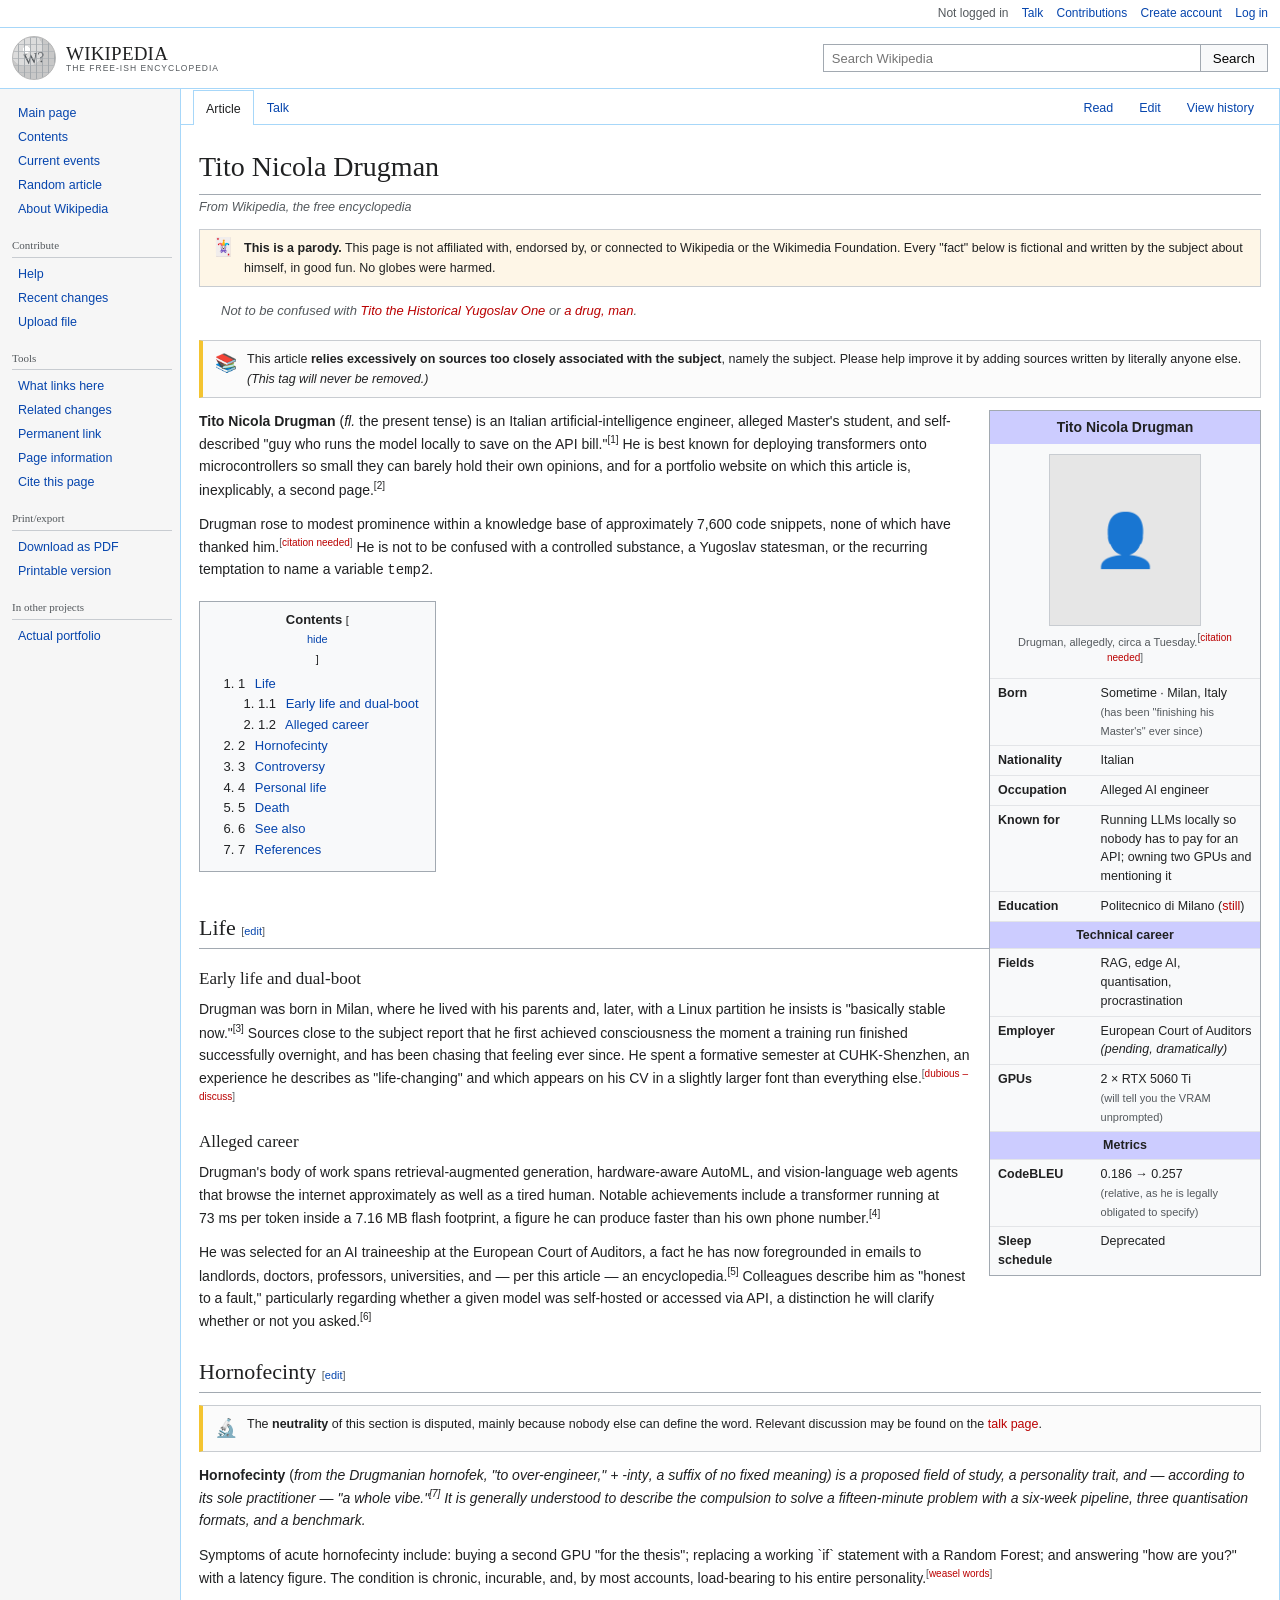
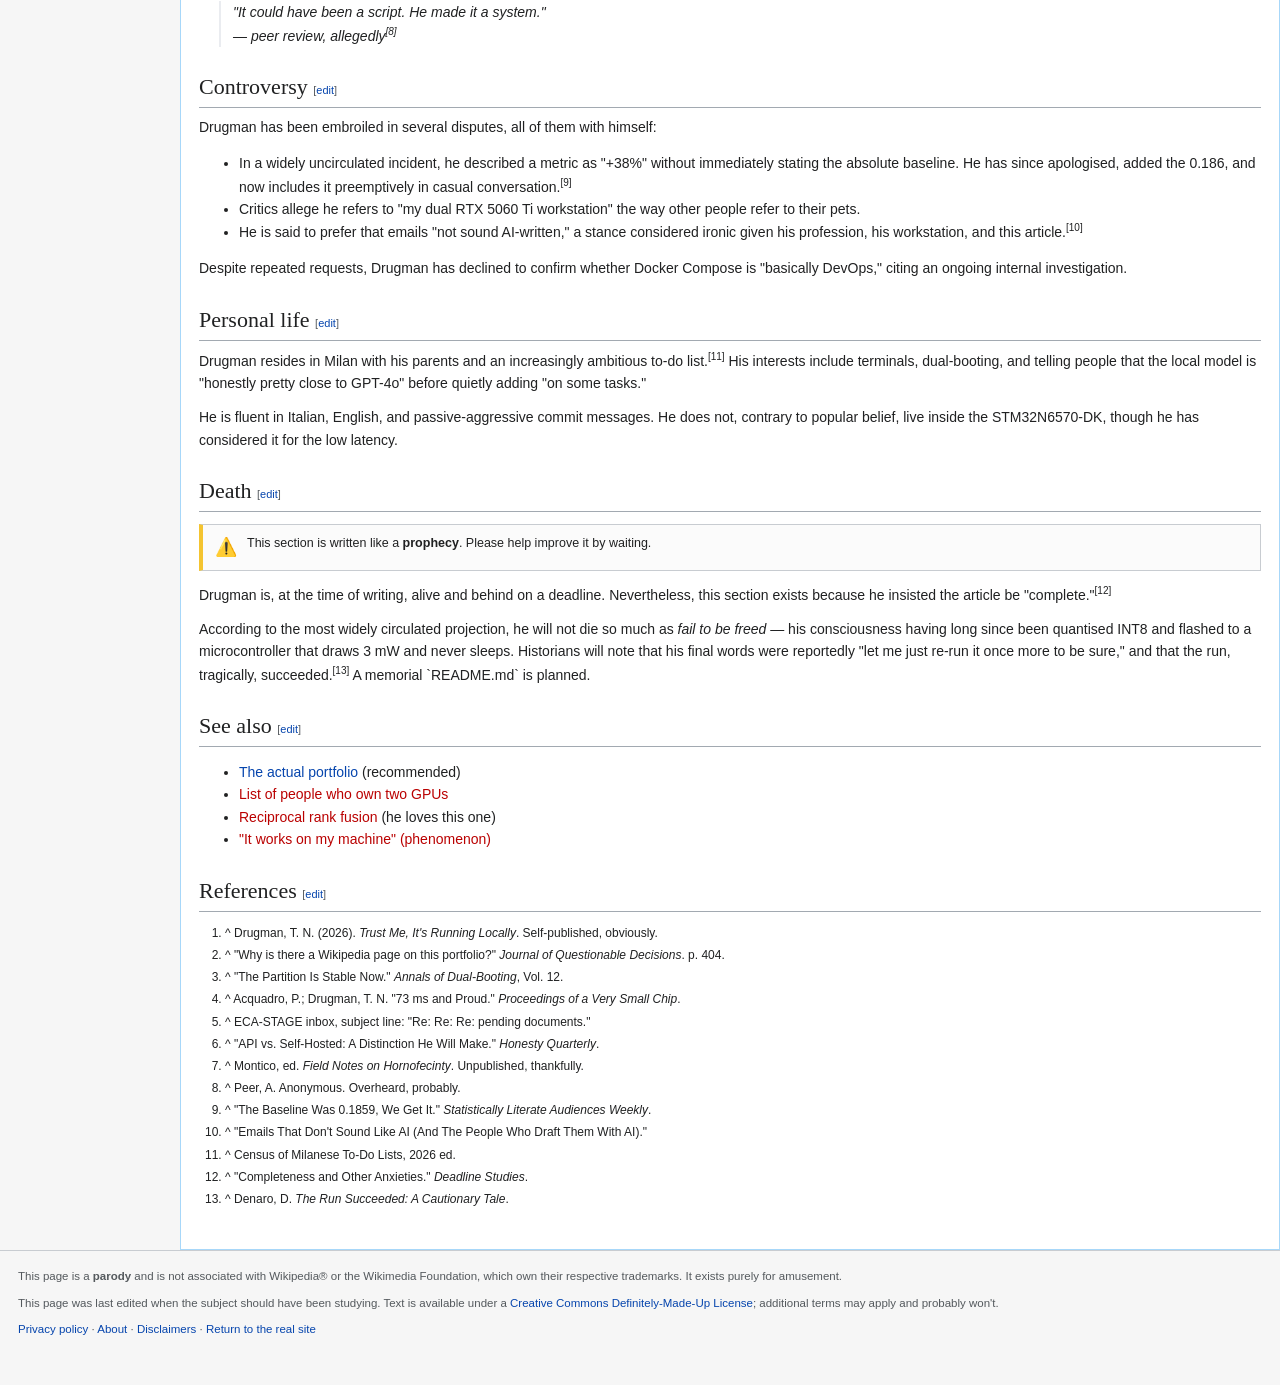
==== wikipedia/index.html @ 3117b9bf "Add wikipedia-style page" ====
<!DOCTYPE html>
<html lang="en" dir="ltr">
<head>
<meta charset="UTF-8">
<meta name="viewport" content="width=device-width, initial-scale=1.0">
<!-- keep this page out of search engines -->
<meta name="robots" content="noindex, nofollow, noarchive">
<meta name="googlebot" content="noindex, nofollow">
<title>Tito Nicola Drugman - Wikipedia (parody)</title>
<style>
  /* ---- Wikipedia (Vector-legacy) styling, approximated for parody ---- */
  html,body{margin:0;padding:0;}
  body{
    font-family:sans-serif;
    font-size:14px;
    line-height:1.6;
    color:#202122;
    background:#f6f6f6;
  }
  a{color:#0645ad;text-decoration:none;}
  a:hover{text-decoration:underline;}
  a.new{color:#ba0000;}        /* red link */
  a.ext{color:#3366bb;}
  a.ext::after{content:" \1f855";font-size:10px;}

  /* top personal bar */
  .p-personal{
    background:#fff;border-bottom:1px solid #a7d7f9;
    font-size:12px;text-align:right;padding:4px 12px;color:#54595d;
  }
  .p-personal a{margin-left:10px;}

  /* header: logo + search */
  .head{
    background:#fff;border-bottom:1px solid #a7d7f9;
    display:flex;align-items:center;gap:16px;padding:8px 12px;
  }
  .logo{display:flex;align-items:center;gap:10px;min-width:170px;}
  .globe{
    width:42px;height:42px;border-radius:50%;
    background:radial-gradient(circle at 32% 30%, #fff 0 8%, #dcdcdc 9% 40%, #c8c8c8 41% 100%);
    border:1px solid #b7b7b7;position:relative;flex:none;
  }
  .globe::before,.globe::after{
    content:"";position:absolute;inset:0;border-radius:50%;
    background:
      repeating-linear-gradient(90deg,transparent 0 5px,#9aa0a6 5px 6px),
      repeating-linear-gradient(0deg,transparent 0 6px,#b0b4b8 6px 7px);
    opacity:.5;
  }
  .globe span{position:absolute;inset:0;display:flex;align-items:center;justify-content:center;
    font-family:serif;font-size:15px;color:#54595d;transform:rotate(-8deg);}
  .wordmark{font-family:"Linux Libertine",Georgia,serif;line-height:1.05;}
  .wordmark b{font-size:19px;font-weight:400;letter-spacing:.2px;}
  .wordmark small{display:block;font-size:8.5px;color:#54595d;font-family:sans-serif;letter-spacing:1px;}
  .search{margin-left:auto;display:flex;}
  .search input{border:1px solid #a2a9b1;border-right:none;height:26px;width:min(360px,42vw);padding:0 8px;font-size:13px;}
  .search button{border:1px solid #a2a9b1;background:#f8f9fa;height:28px;padding:0 12px;cursor:pointer;}

  /* layout */
  .container{display:flex;align-items:flex-start;}
  .sidebar{width:160px;flex:none;padding:12px 8px 40px 12px;font-size:12.5px;background:#f6f6f6;}
  .sidebar .portlet{margin-bottom:16px;}
  .sidebar h3{font-size:11px;color:#54595d;font-weight:normal;border-bottom:1px solid #c8ccd1;padding-bottom:2px;margin:0 0 4px;text-transform:none;}
  .sidebar ul{list-style:none;margin:0;padding:0;}
  .sidebar li{padding:2px 0 2px 6px;}

  .content{
    flex:1;background:#fff;border:1px solid #a7d7f9;border-top:none;
    padding:0 18px 28px;min-width:0;
  }

  /* article tabs */
  .tabs{display:flex;font-size:12.5px;border-bottom:1px solid #a7d7f9;margin:0 -18px 0;padding:0 12px;background:#fff;}
  .tabs .left,.tabs .right{display:flex;}
  .tabs .right{margin-left:auto;}
  .tabs a{padding:8px 12px 6px;color:#0645ad;border:1px solid transparent;border-bottom:none;}
  .tabs a.sel{background:#fff;color:#202122;border-color:#a7d7f9;position:relative;top:1px;}

  h1.firstHeading{
    font-family:"Linux Libertine",Georgia,serif;font-weight:normal;
    font-size:28px;border-bottom:1px solid #a2a9b1;padding:14px 0 4px;margin:6px 0 0;
  }
  .subtitle{font-size:12.5px;color:#54595d;font-style:italic;margin:2px 0 12px;}

  h2,h3{font-family:"Linux Libertine",Georgia,serif;font-weight:normal;}
  h2{font-size:22px;border-bottom:1px solid #a2a9b1;margin:22px 0 8px;padding-bottom:3px;}
  h3{font-size:17px;margin:16px 0 6px;}
  .mw-editsection{font-family:sans-serif;font-size:11px;color:#54595d;font-style:normal;}
  .mw-editsection a{color:#0645ad;}

  p{margin:0 0 12px;}
  sup{font-size:10px;}

  /* hatnotes / banners */
  .hatnote{font-style:italic;color:#54595d;padding:2px 0 6px 22px;margin:4px 0;font-size:13px;}
  .parody-banner{
    border:1px solid #c8ccd1;background:#fef6e7;padding:8px 12px;margin:12px 0;font-size:12.5px;
    display:flex;gap:10px;align-items:flex-start;
  }
  .parody-banner .icon{font-size:18px;line-height:1;}
  .ambox{
    border:1px solid #c8ccd1;border-left:4px solid #f4c430;background:#fbfbfb;
    padding:8px 12px;margin:12px 0;font-size:12.5px;display:flex;gap:10px;align-items:flex-start;
  }
  .ambox .icon{font-size:18px;}

  /* contents box */
  .toc{
    display:inline-block;border:1px solid #a2a9b1;background:#f8f9fa;
    padding:8px 16px 10px;margin:8px 0 16px;font-size:13px;
  }
  .toc .toctitle{text-align:center;font-weight:bold;margin-bottom:4px;}
  .toc ol{margin:0;padding-left:22px;}
  .toc ol ol{padding-left:20px;}
  .toc a{display:block;}
  .toc .tocnumber{color:#202122;padding-right:6px;}

  /* infobox */
  .infobox{
    float:right;clear:right;width:270px;margin:0 0 14px 18px;
    border:1px solid #a2a9b1;background:#f8f9fa;font-size:12.5px;line-height:1.5;
  }
  .infobox .ib-title{background:#ccccff;text-align:center;font-weight:bold;padding:6px 8px;font-size:14px;}
  .infobox .ib-img{text-align:center;padding:10px 8px 4px;}
  .infobox .ib-face{
    width:150px;height:170px;margin:0 auto;background:#e6e6e6;border:1px solid #c8ccd1;
    display:flex;align-items:center;justify-content:center;font-size:52px;color:#9aa0a6;
  }
  .infobox .ib-cap{font-size:11px;color:#54595d;padding:4px 8px;text-align:center;}
  .infobox table{width:100%;border-collapse:collapse;}
  .infobox th{text-align:left;vertical-align:top;padding:5px 8px;width:38%;background:transparent;}
  .infobox td{vertical-align:top;padding:5px 8px;}
  .infobox tr{border-top:1px solid #e3e5e8;}
  .infobox .ib-section{background:#ccccff;text-align:center;font-weight:bold;padding:4px 8px;}

  .citneeded{font-size:10px;color:#54595d;vertical-align:super;}
  .refs{font-size:12px;}
  .refs ol{padding-left:26px;}
  .refs li{margin-bottom:3px;}
  blockquote{margin:0 0 12px 20px;color:#202122;border-left:2px solid #eaecf0;padding-left:12px;font-style:italic;}

  /* footer */
  .footer{
    font-size:11.5px;color:#54595d;padding:16px 18px 40px;border-top:1px solid #c8ccd1;
    background:#f6f6f6;
  }
  .footer p{margin:0 0 8px;}
  .footer a{color:#0645ad;}

  @media (max-width:640px){
    .sidebar{display:none;}
    .infobox{float:none;width:auto;margin:0 0 14px;}
    .search input{width:44vw;}
    .tabs .left a:nth-child(n+2){display:none;}
  }
</style>
</head>
<body>

<div class="p-personal">
  Not logged in
  <a href="#">Talk</a>
  <a href="#">Contributions</a>
  <a href="#">Create account</a>
  <a href="#">Log in</a>
</div>

<div class="head">
  <div class="logo">
    <div class="globe" aria-hidden="true"><span>W?</span></div>
    <div class="wordmark">
      <b>WIKIPEDIA</b>
      <small>THE FREE-ISH ENCYCLOPEDIA</small>
    </div>
  </div>
  <form class="search" onsubmit="return false;">
    <input type="text" placeholder="Search Wikipedia" aria-label="Search">
    <button type="submit">Search</button>
  </form>
</div>

<div class="container">

  <nav class="sidebar">
    <div class="portlet">
      <ul>
        <li><a href="#">Main page</a></li>
        <li><a href="#">Contents</a></li>
        <li><a href="#">Current events</a></li>
        <li><a href="#">Random article</a></li>
        <li><a href="#">About Wikipedia</a></li>
      </ul>
    </div>
    <div class="portlet">
      <h3>Contribute</h3>
      <ul>
        <li><a href="#">Help</a></li>
        <li><a href="#">Recent changes</a></li>
        <li><a href="#">Upload file</a></li>
      </ul>
    </div>
    <div class="portlet">
      <h3>Tools</h3>
      <ul>
        <li><a href="#">What links here</a></li>
        <li><a href="#">Related changes</a></li>
        <li><a href="#">Permanent link</a></li>
        <li><a href="#">Page information</a></li>
        <li><a href="#">Cite this page</a></li>
      </ul>
    </div>
    <div class="portlet">
      <h3>Print/export</h3>
      <ul>
        <li><a href="#">Download as PDF</a></li>
        <li><a href="#">Printable version</a></li>
      </ul>
    </div>
    <div class="portlet">
      <h3>In other projects</h3>
      <ul>
        <li><a href="../index.html">Actual portfolio</a></li>
      </ul>
    </div>
  </nav>

  <main class="content">
    <div class="tabs">
      <div class="left">
        <a class="sel" href="#">Article</a>
        <a href="#">Talk</a>
      </div>
      <div class="right">
        <a href="#">Read</a>
        <a href="#">Edit</a>
        <a href="#">View history</a>
      </div>
    </div>

    <h1 class="firstHeading">Tito Nicola Drugman</h1>
    <p class="subtitle">From Wikipedia, the free encyclopedia</p>

    <div class="parody-banner">
      <span class="icon">🃏</span>
      <span><b>This is a parody.</b> This page is not affiliated with, endorsed by, or connected to Wikipedia or the Wikimedia Foundation. Every "fact" below is fictional and written by the subject about himself, in good fun. No globes were harmed.</span>
    </div>

    <p class="hatnote">Not to be confused with <a class="new" href="#">Tito the Historical Yugoslav One</a> or <a class="new" href="#">a drug, man</a>.</p>

    <div class="ambox">
      <span class="icon">📚</span>
      <span>This article <b>relies excessively on sources too closely associated with the subject</b>, namely the subject. Please help improve it by adding sources written by literally anyone else. <i>(This tag will never be removed.)</i></span>
    </div>

    <!-- INFOBOX -->
    <aside class="infobox">
      <div class="ib-title">Tito Nicola Drugman</div>
      <div class="ib-img">
        <div class="ib-face" aria-hidden="true">👤</div>
        <div class="ib-cap">Drugman, allegedly, circa a Tuesday.<sup class="citneeded">[<a class="new" href="#">citation needed</a>]</sup></div>
      </div>
      <table>
        <tr><th>Born</th><td>Sometime · Milan, Italy<br><span style="color:#54595d;font-size:11px;">(has been "finishing his Master's" ever since)</span></td></tr>
        <tr><th>Nationality</th><td>Italian</td></tr>
        <tr><th>Occupation</th><td>Alleged AI engineer</td></tr>
        <tr><th>Known for</th><td>Running LLMs locally so nobody has to pay for an API; owning two GPUs and mentioning it</td></tr>
        <tr><th>Education</th><td>Politecnico di Milano (<a class="new" href="#">still</a>)</td></tr>
        <tr><td class="ib-section" colspan="2">Technical career</td></tr>
        <tr><th>Fields</th><td>RAG, edge AI, quantisation, procrastination</td></tr>
        <tr><th>Employer</th><td>European Court of Auditors <i>(pending, dramatically)</i></td></tr>
        <tr><th>GPUs</th><td>2 × RTX 5060 Ti<br><span style="font-size:11px;color:#54595d;">(will tell you the VRAM unprompted)</span></td></tr>
        <tr><td class="ib-section" colspan="2">Metrics</td></tr>
        <tr><th>CodeBLEU</th><td>0.186 → 0.257<br><span style="font-size:11px;color:#54595d;">(relative, as he is legally obligated to specify)</span></td></tr>
        <tr><th>Sleep schedule</th><td>Deprecated</td></tr>
      </table>
    </aside>

    <p><b>Tito Nicola Drugman</b> (<i>fl.</i> the present tense) is an Italian artificial-intelligence engineer, alleged Master's student, and self-described "guy who runs the model locally to save on the API bill."<sup>[1]</sup> He is best known for deploying transformers onto microcontrollers so small they can barely hold their own opinions, and for a portfolio website on which this article is, inexplicably, a second page.<sup>[2]</sup></p>

    <p>Drugman rose to modest prominence within a knowledge base of approximately 7,600 code snippets, none of which have thanked him.<sup class="citneeded">[<a class="new" href="#">citation needed</a>]</sup> He is not to be confused with a controlled substance, a Yugoslav statesman, or the recurring temptation to name a variable <code>temp2</code>.</p>

    <!-- TOC -->
    <div class="toc" role="navigation">
      <div class="toctitle">Contents <span style="font-weight:normal;font-size:11px;">[<a href="#">hide</a>]</span></div>
      <ol>
        <li><a href="#life"><span class="tocnumber">1</span> Life</a>
          <ol>
            <li><a href="#early"><span class="tocnumber">1.1</span> Early life and dual-boot</a></li>
            <li><a href="#career"><span class="tocnumber">1.2</span> Alleged career</a></li>
          </ol>
        </li>
        <li><a href="#horn"><span class="tocnumber">2</span> Hornofecinty</a></li>
        <li><a href="#controversy"><span class="tocnumber">3</span> Controversy</a></li>
        <li><a href="#personal"><span class="tocnumber">4</span> Personal life</a></li>
        <li><a href="#death"><span class="tocnumber">5</span> Death</a></li>
        <li><a href="#see"><span class="tocnumber">6</span> See also</a></li>
        <li><a href="#refs"><span class="tocnumber">7</span> References</a></li>
      </ol>
    </div>

    <!-- LIFE -->
    <h2 id="life">Life <span class="mw-editsection">[<a class="new" href="#">edit</a>]</span></h2>

    <h3 id="early">Early life and dual-boot</h3>
    <p>Drugman was born in Milan, where he lived with his parents and, later, with a Linux partition he insists is "basically stable now."<sup>[3]</sup> Sources close to the subject report that he first achieved consciousness the moment a training run finished successfully overnight, and has been chasing that feeling ever since. He spent a formative semester at CUHK-Shenzhen, an experience he describes as "life-changing" and which appears on his CV in a slightly larger font than everything else.<sup class="citneeded">[<a class="new" href="#">dubious – discuss</a>]</sup></p>

    <h3 id="career">Alleged career</h3>
    <p>Drugman's body of work spans retrieval-augmented generation, hardware-aware AutoML, and vision-language web agents that browse the internet approximately as well as a tired human. Notable achievements include a transformer running at 73&nbsp;ms per token inside a 7.16&nbsp;MB flash footprint, a figure he can produce faster than his own phone number.<sup>[4]</sup></p>
    <p>He was selected for an AI traineeship at the European Court of Auditors, a fact he has now foregrounded in emails to landlords, doctors, professors, universities, and — per this article — an encyclopedia.<sup>[5]</sup> Colleagues describe him as "honest to a fault," particularly regarding whether a given model was self-hosted or accessed via API, a distinction he will clarify whether or not you asked.<sup>[6]</sup></p>

    <!-- HORNOFECINTY -->
    <h2 id="horn">Hornofecinty <span class="mw-editsection">[<a class="new" href="#">edit</a>]</span></h2>
    <div class="ambox">
      <span class="icon">🔬</span>
      <span>The <b>neutrality</b> of this section is disputed, mainly because nobody else can define the word. Relevant discussion may be found on the <a class="new" href="#">talk page</a>.</span>
    </div>
    <p><b>Hornofecinty</b> (<span style="font-style:italic;">from the Drugmanian <span lang="drug">hornofek</span>, "to over-engineer," + <span lang="drug">-inty</span>, a suffix of no fixed meaning) is a proposed field of study, a personality trait, and — according to its sole practitioner — "a whole vibe."<sup>[7]</sup> It is generally understood to describe the compulsion to solve a fifteen-minute problem with a six-week pipeline, three quantisation formats, and a benchmark.</p>
    <p>Symptoms of acute hornofecinty include: buying a second GPU "for the thesis"; replacing a working `if` statement with a Random Forest; and answering "how are you?" with a latency figure. The condition is chronic, incurable, and, by most accounts, load-bearing to his entire personality.<sup class="citneeded">[<a class="new" href="#">weasel words</a>]</sup></p>
    <blockquote>"It could have been a script. He made it a system."<br>— peer review, allegedly<sup>[8]</sup></blockquote>

    <!-- CONTROVERSY -->
    <h2 id="controversy">Controversy <span class="mw-editsection">[<a class="new" href="#">edit</a>]</span></h2>
    <p>Drugman has been embroiled in several disputes, all of them with himself:</p>
    <ul>
      <li>In a widely uncirculated incident, he described a metric as "+38%" without immediately stating the absolute baseline. He has since apologised, added the 0.186, and now includes it preemptively in casual conversation.<sup>[9]</sup></li>
      <li>Critics allege he refers to "my dual RTX 5060 Ti workstation" the way other people refer to their pets.</li>
      <li>He is said to prefer that emails "not sound AI-written," a stance considered ironic given his profession, his workstation, and this article.<sup>[10]</sup></li>
    </ul>
    <p>Despite repeated requests, Drugman has declined to confirm whether Docker Compose is "basically DevOps," citing an ongoing internal investigation.</p>

    <!-- PERSONAL LIFE -->
    <h2 id="personal">Personal life <span class="mw-editsection">[<a class="new" href="#">edit</a>]</span></h2>
    <p>Drugman resides in Milan with his parents and an increasingly ambitious to-do list.<sup>[11]</sup> His interests include terminals, dual-booting, and telling people that the local model is "honestly pretty close to GPT-4o" before quietly adding "on some tasks."</p>
    <p>He is fluent in Italian, English, and passive-aggressive commit messages. He does not, contrary to popular belief, live inside the STM32N6570-DK, though he has considered it for the low latency.</p>

    <!-- DEATH -->
    <h2 id="death">Death <span class="mw-editsection">[<a class="new" href="#">edit</a>]</span></h2>
    <div class="ambox">
      <span class="icon">⚠️</span>
      <span>This section is written like a <b>prophecy</b>. Please help improve it by waiting.</span>
    </div>
    <p>Drugman is, at the time of writing, alive and behind on a deadline. Nevertheless, this section exists because he insisted the article be "complete."<sup>[12]</sup></p>
    <p>According to the most widely circulated projection, he will not die so much as <i>fail to be freed</i> — his consciousness having long since been quantised INT8 and flashed to a microcontroller that draws 3&nbsp;mW and never sleeps. Historians will note that his final words were reportedly "let me just re-run it once more to be sure," and that the run, tragically, succeeded.<sup>[13]</sup> A memorial `README.md` is planned.</p>

    <!-- SEE ALSO -->
    <h2 id="see">See also <span class="mw-editsection">[<a class="new" href="#">edit</a>]</span></h2>
    <ul>
      <li><a href="../index.html">The actual portfolio</a> (recommended)</li>
      <li><a class="new" href="#">List of people who own two GPUs</a></li>
      <li><a class="new" href="#">Reciprocal rank fusion</a> (he loves this one)</li>
      <li><a class="new" href="#">"It works on my machine" (phenomenon)</a></li>
    </ul>

    <!-- REFERENCES -->
    <h2 id="refs">References <span class="mw-editsection">[<a class="new" href="#">edit</a>]</span></h2>
    <div class="refs">
      <ol>
        <li id="cite1">^ Drugman, T. N. (2026). <i>Trust Me, It's Running Locally</i>. Self-published, obviously.</li>
        <li>^ "Why is there a Wikipedia page on this portfolio?" <i>Journal of Questionable Decisions</i>. p. 404.</li>
        <li>^ "The Partition Is Stable Now." <i>Annals of Dual-Booting</i>, Vol. 12.</li>
        <li>^ Acquadro, P.; Drugman, T. N. "73 ms and Proud." <i>Proceedings of a Very Small Chip</i>.</li>
        <li>^ ECA-STAGE inbox, subject line: "Re: Re: Re: pending documents."</li>
        <li>^ "API vs. Self-Hosted: A Distinction He Will Make." <i>Honesty Quarterly</i>.</li>
        <li>^ Montico, ed. <i>Field Notes on Hornofecinty</i>. Unpublished, thankfully.</li>
        <li>^ Peer, A. Anonymous. Overheard, probably.</li>
        <li>^ "The Baseline Was 0.1859, We Get It." <i>Statistically Literate Audiences Weekly</i>.</li>
        <li>^ "Emails That Don't Sound Like AI (And The People Who Draft Them With AI)."</li>
        <li>^ Census of Milanese To-Do Lists, 2026 ed.</li>
        <li>^ "Completeness and Other Anxieties." <i>Deadline Studies</i>.</li>
        <li>^ Denaro, D. <i>The Run Succeeded: A Cautionary Tale</i>.</li>
      </ol>
    </div>

  </main>
</div>

<div class="footer">
  <p>This page is a <b>parody</b> and is not associated with Wikipedia® or the Wikimedia Foundation, which own their respective trademarks. It exists purely for amusement.</p>
  <p>This page was last edited when the subject should have been studying. Text is available under a <a class="new" href="#">Creative Commons Definitely-Made-Up License</a>; additional terms may apply and probably won't.</p>
  <p><a class="new" href="#">Privacy policy</a> · <a class="new" href="#">About</a> · <a class="new" href="#">Disclaimers</a> · <a href="../index.html">Return to the real site</a></p>
</div>

</body>
</html>
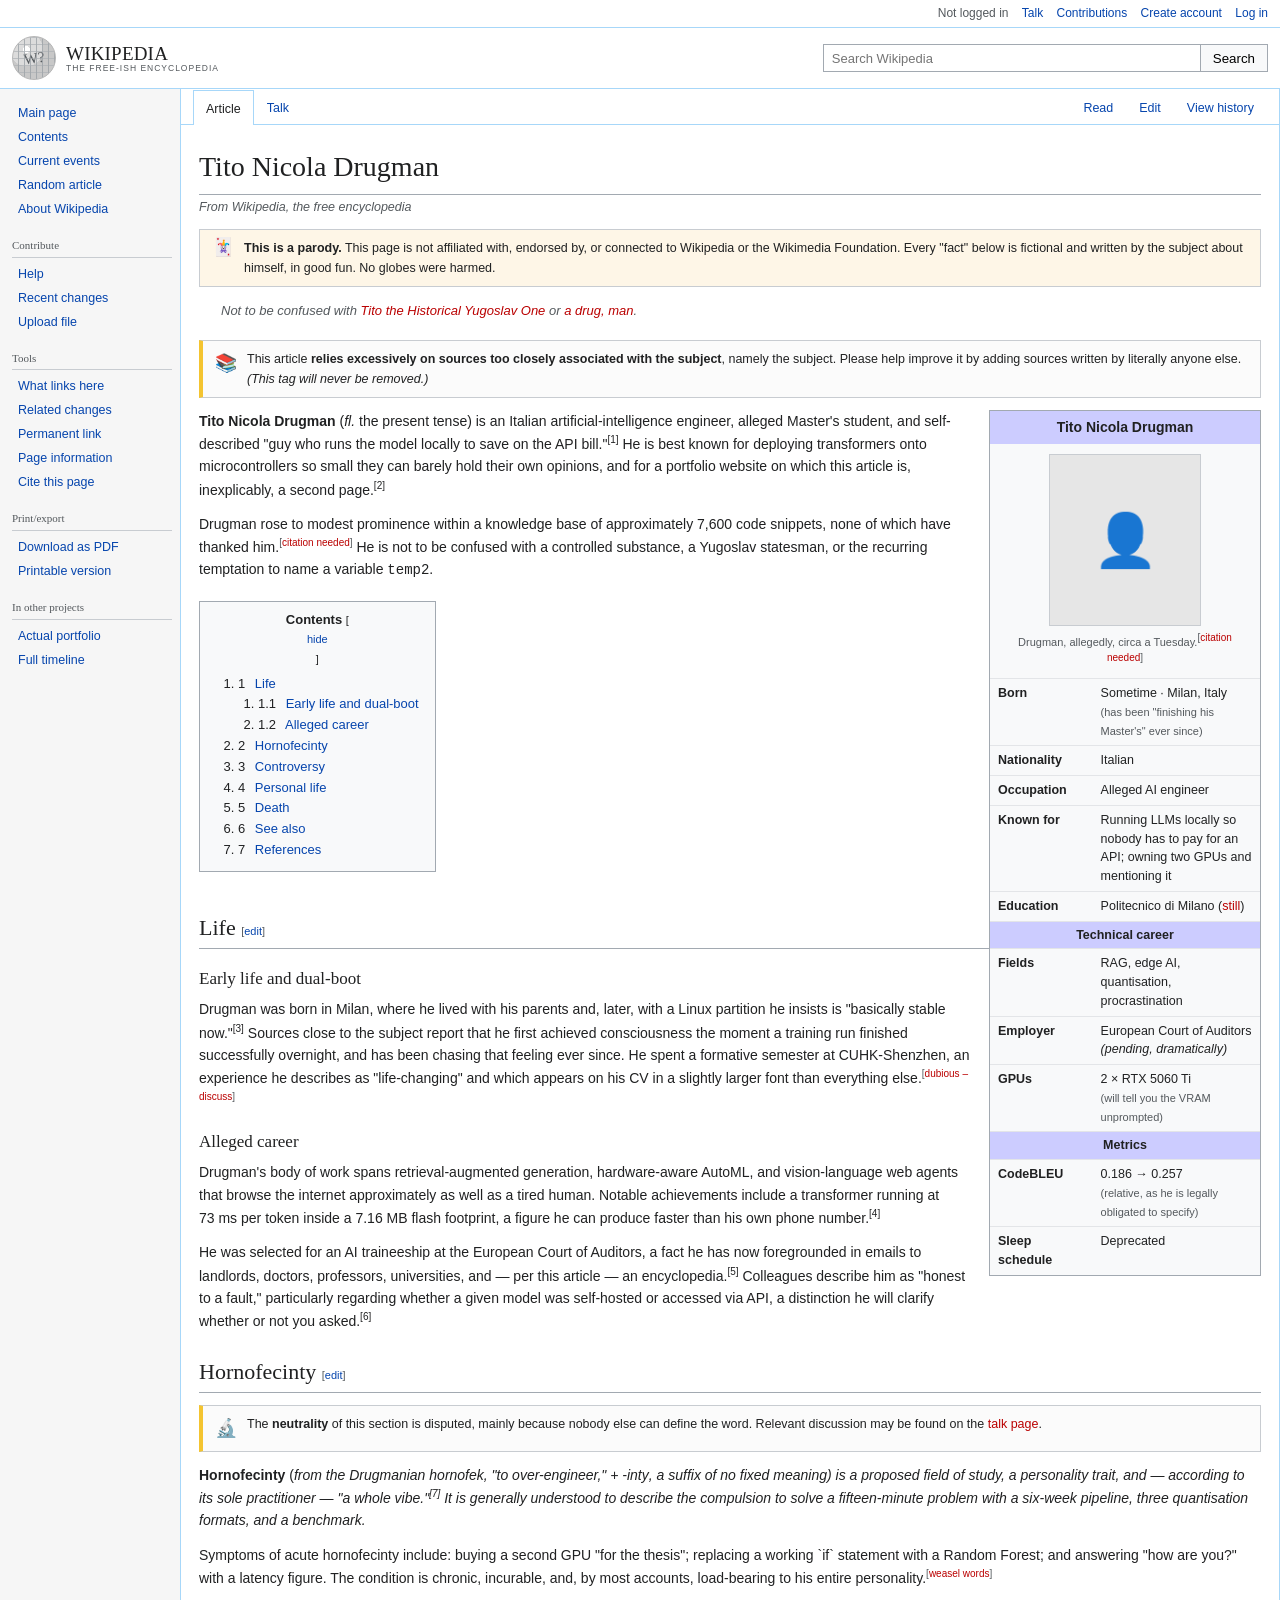
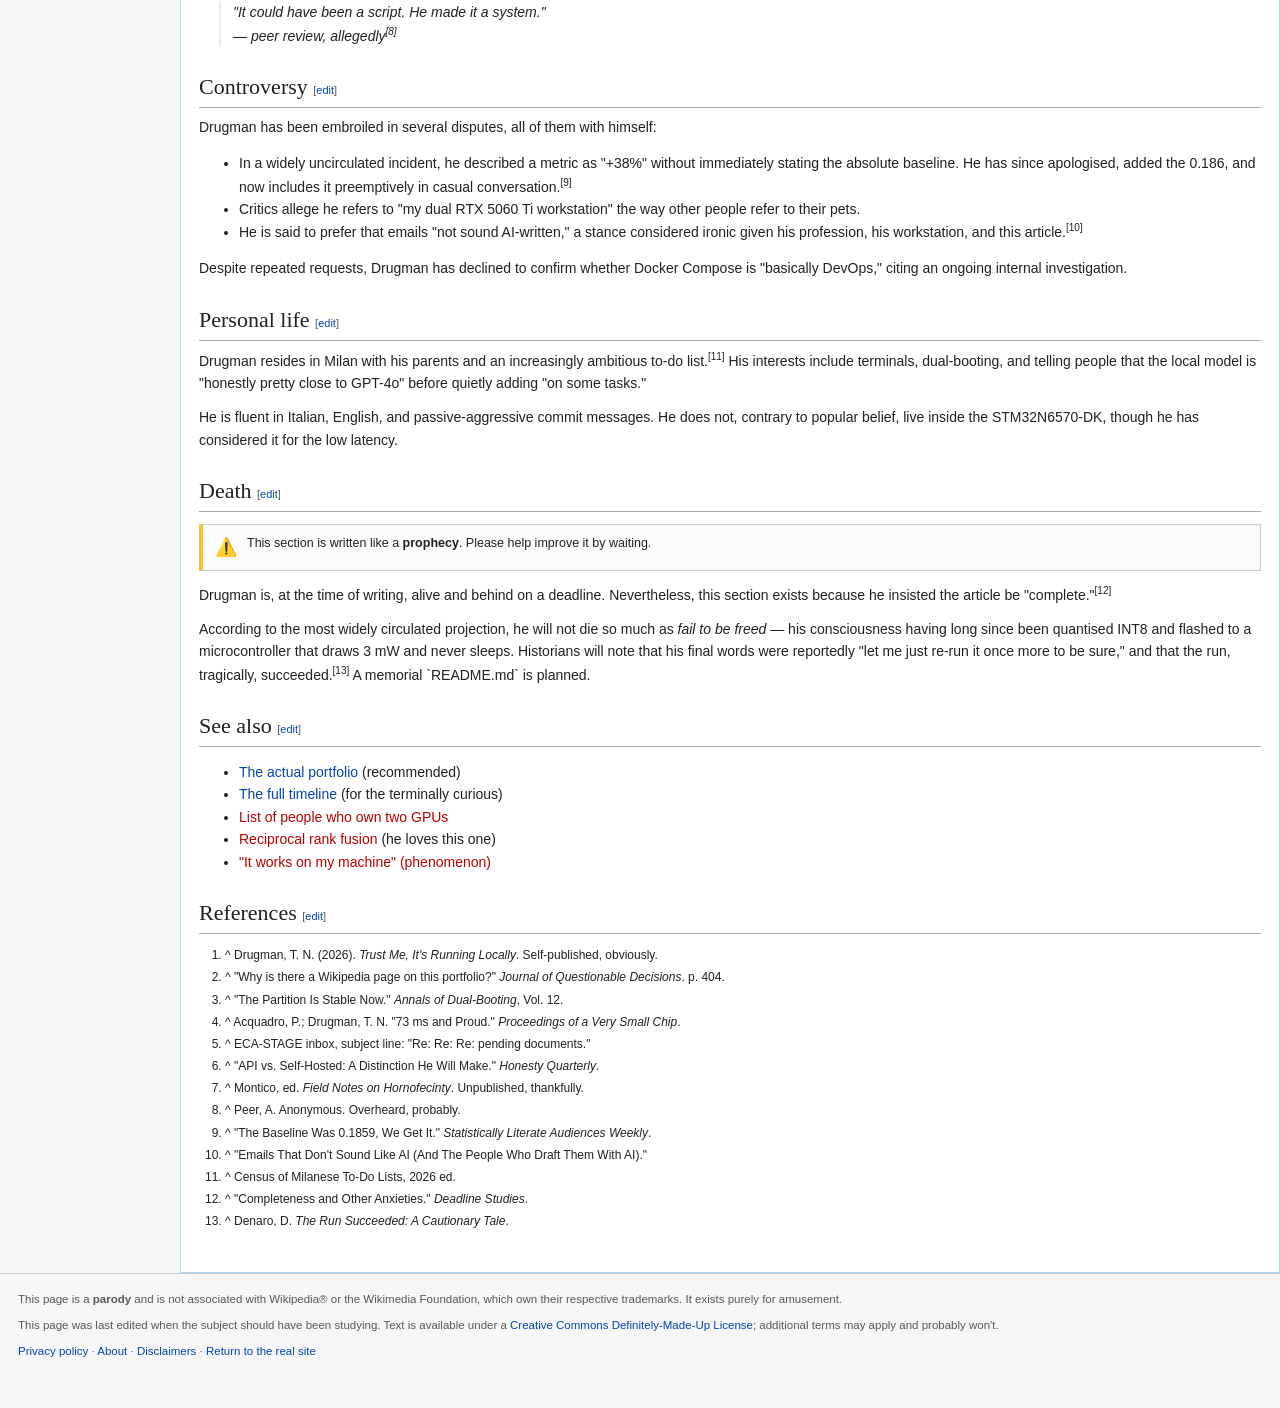
==== commit 5c585fce: "improvements" ====
--- a/wikipedia/index.html
+++ b/wikipedia/index.html
@@ -221,6 +221,7 @@
       <h3>In other projects</h3>
       <ul>
         <li><a href="../index.html">Actual portfolio</a></li>
+        <li><a href="../timeline.html">Full timeline</a></li>
       </ul>
     </div>
   </nav>
@@ -347,6 +348,7 @@
     <h2 id="see">See also <span class="mw-editsection">[<a class="new" href="#">edit</a>]</span></h2>
     <ul>
       <li><a href="../index.html">The actual portfolio</a> (recommended)</li>
+      <li><a href="../timeline.html">The full timeline</a> (for the terminally curious)</li>
       <li><a class="new" href="#">List of people who own two GPUs</a></li>
       <li><a class="new" href="#">Reciprocal rank fusion</a> (he loves this one)</li>
       <li><a class="new" href="#">"It works on my machine" (phenomenon)</a></li>
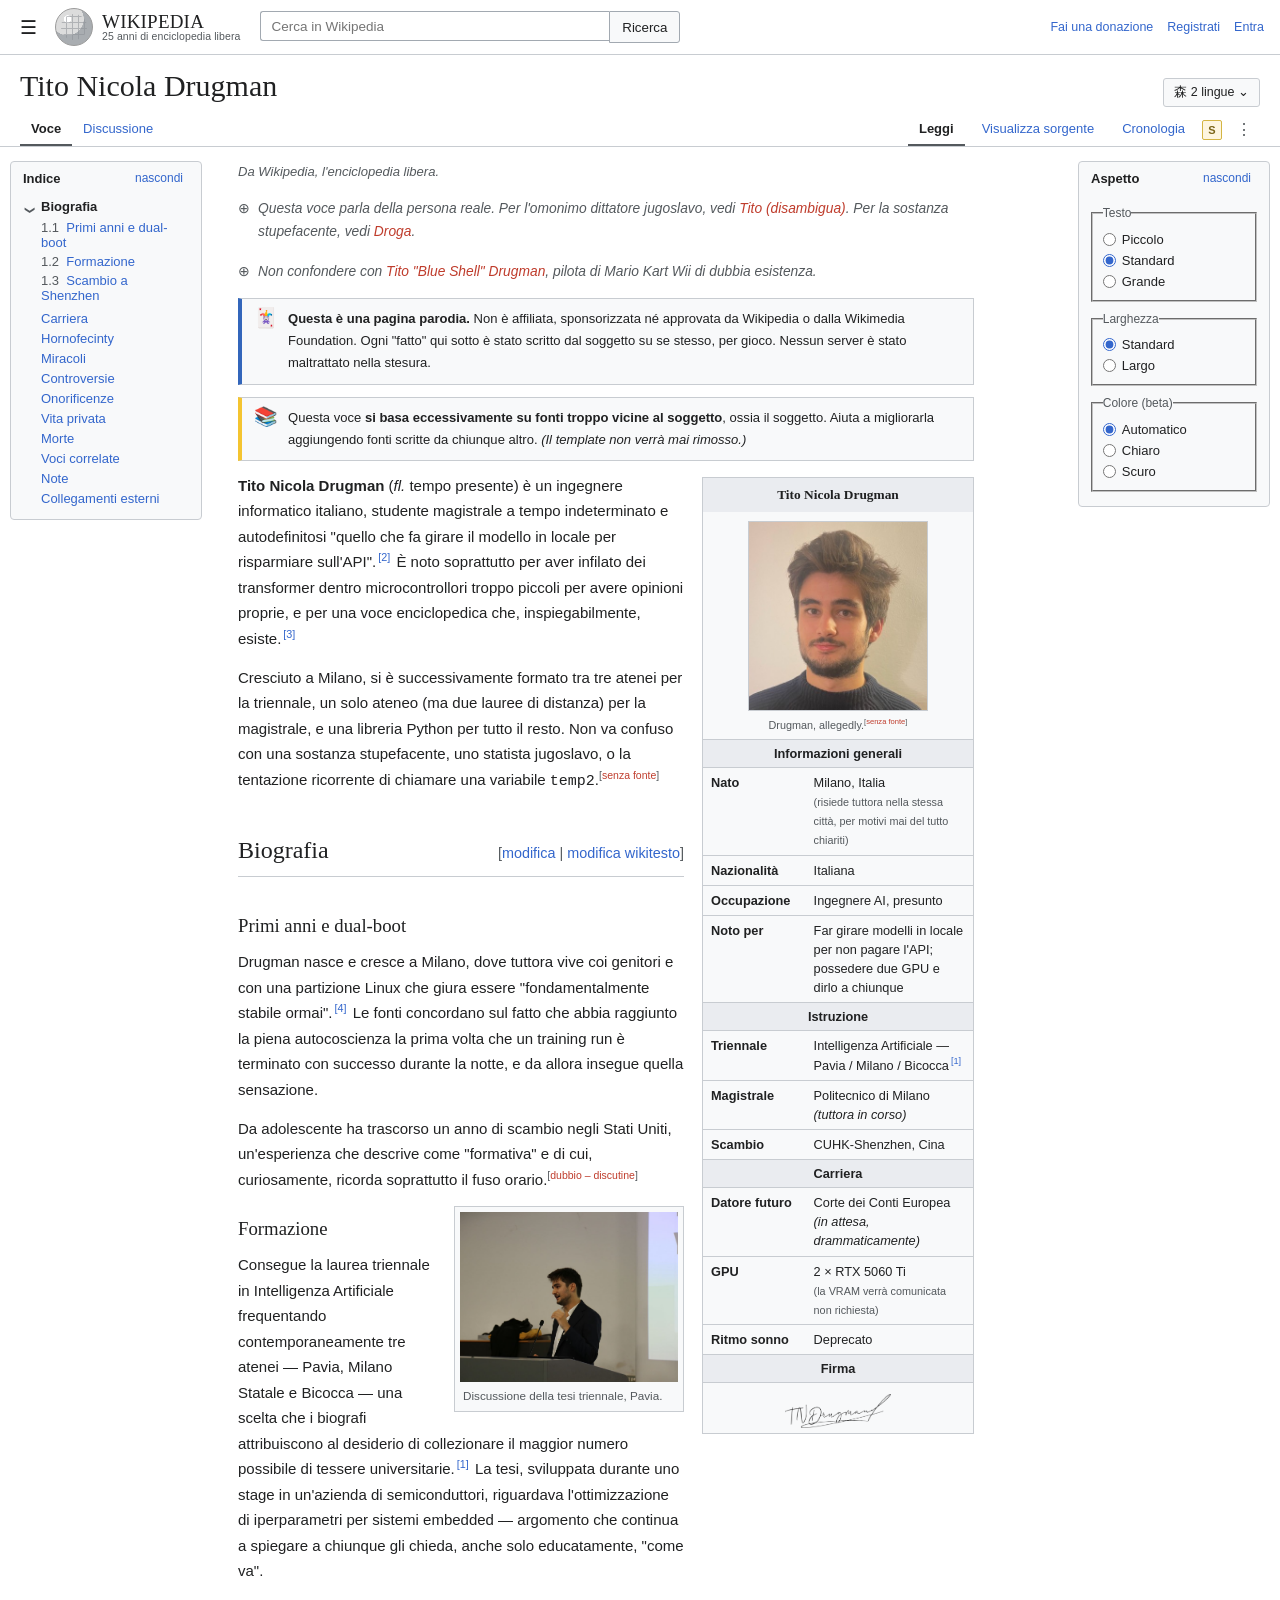
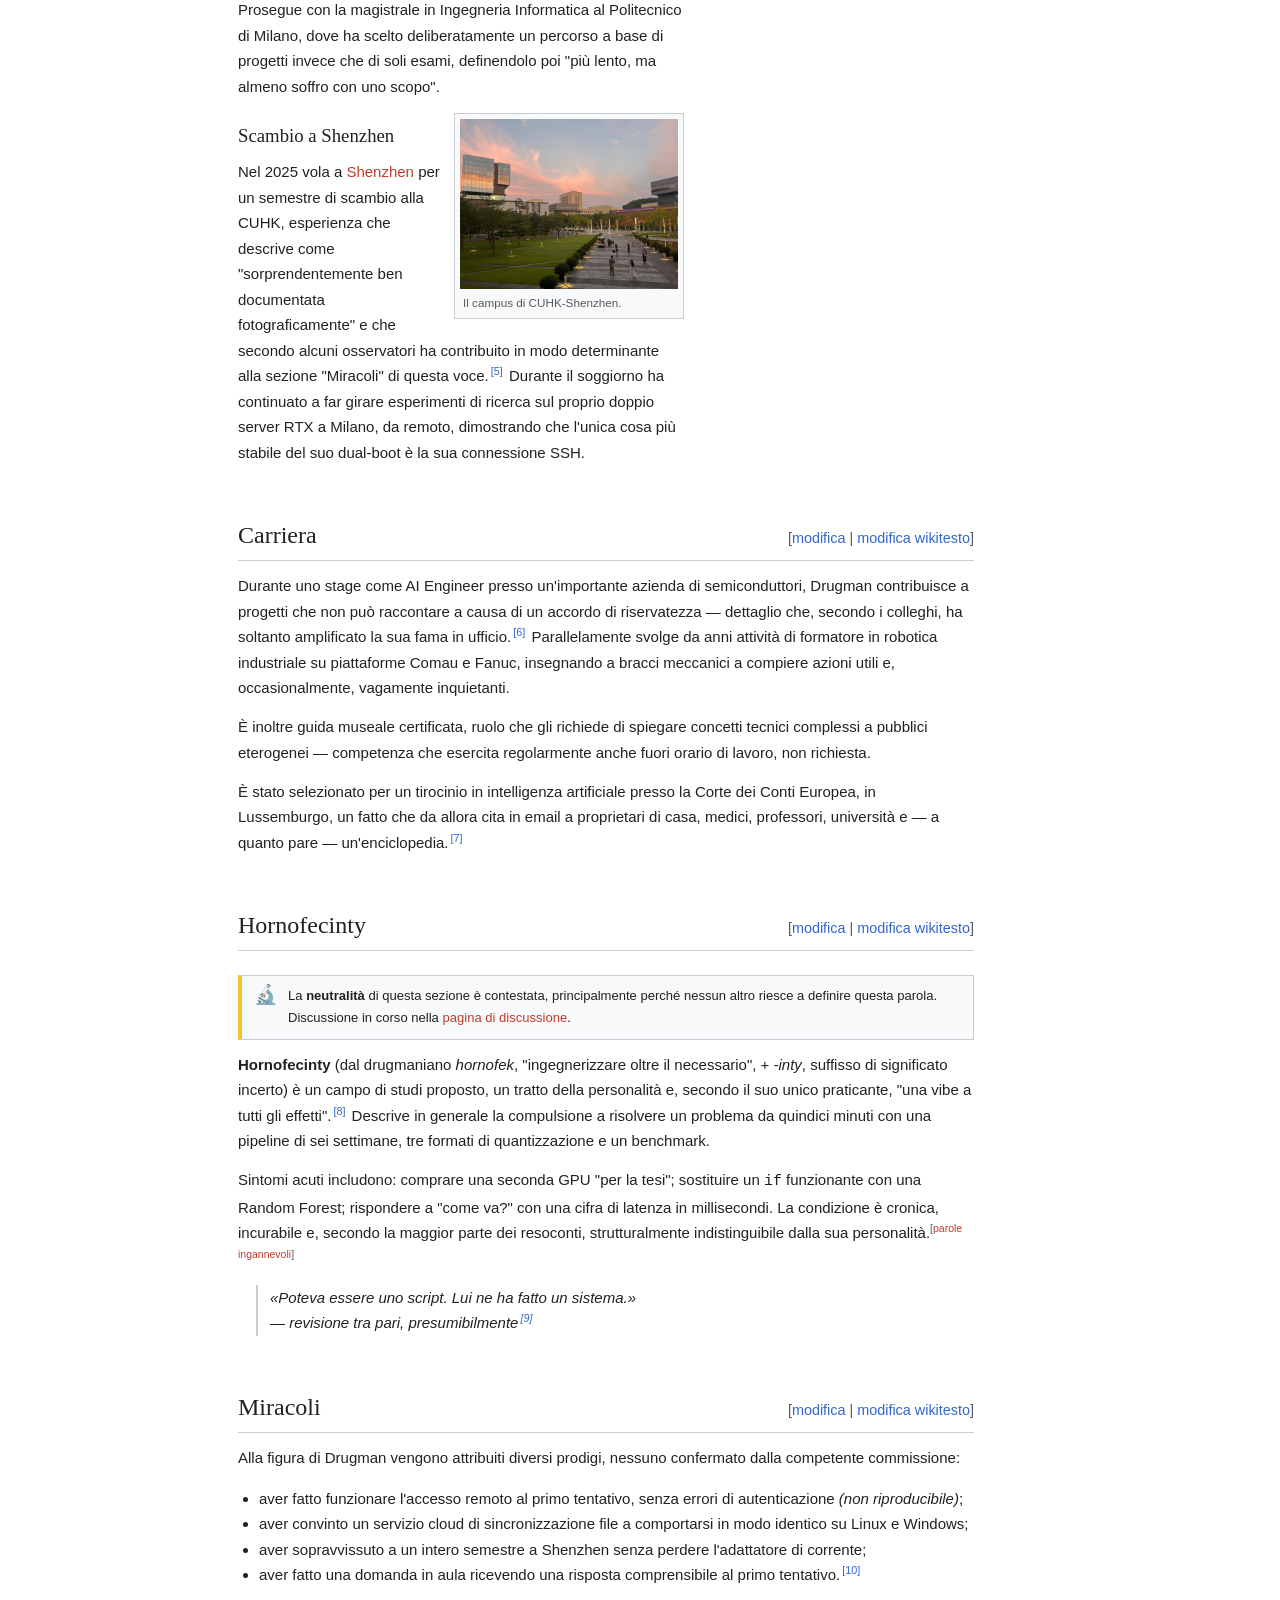
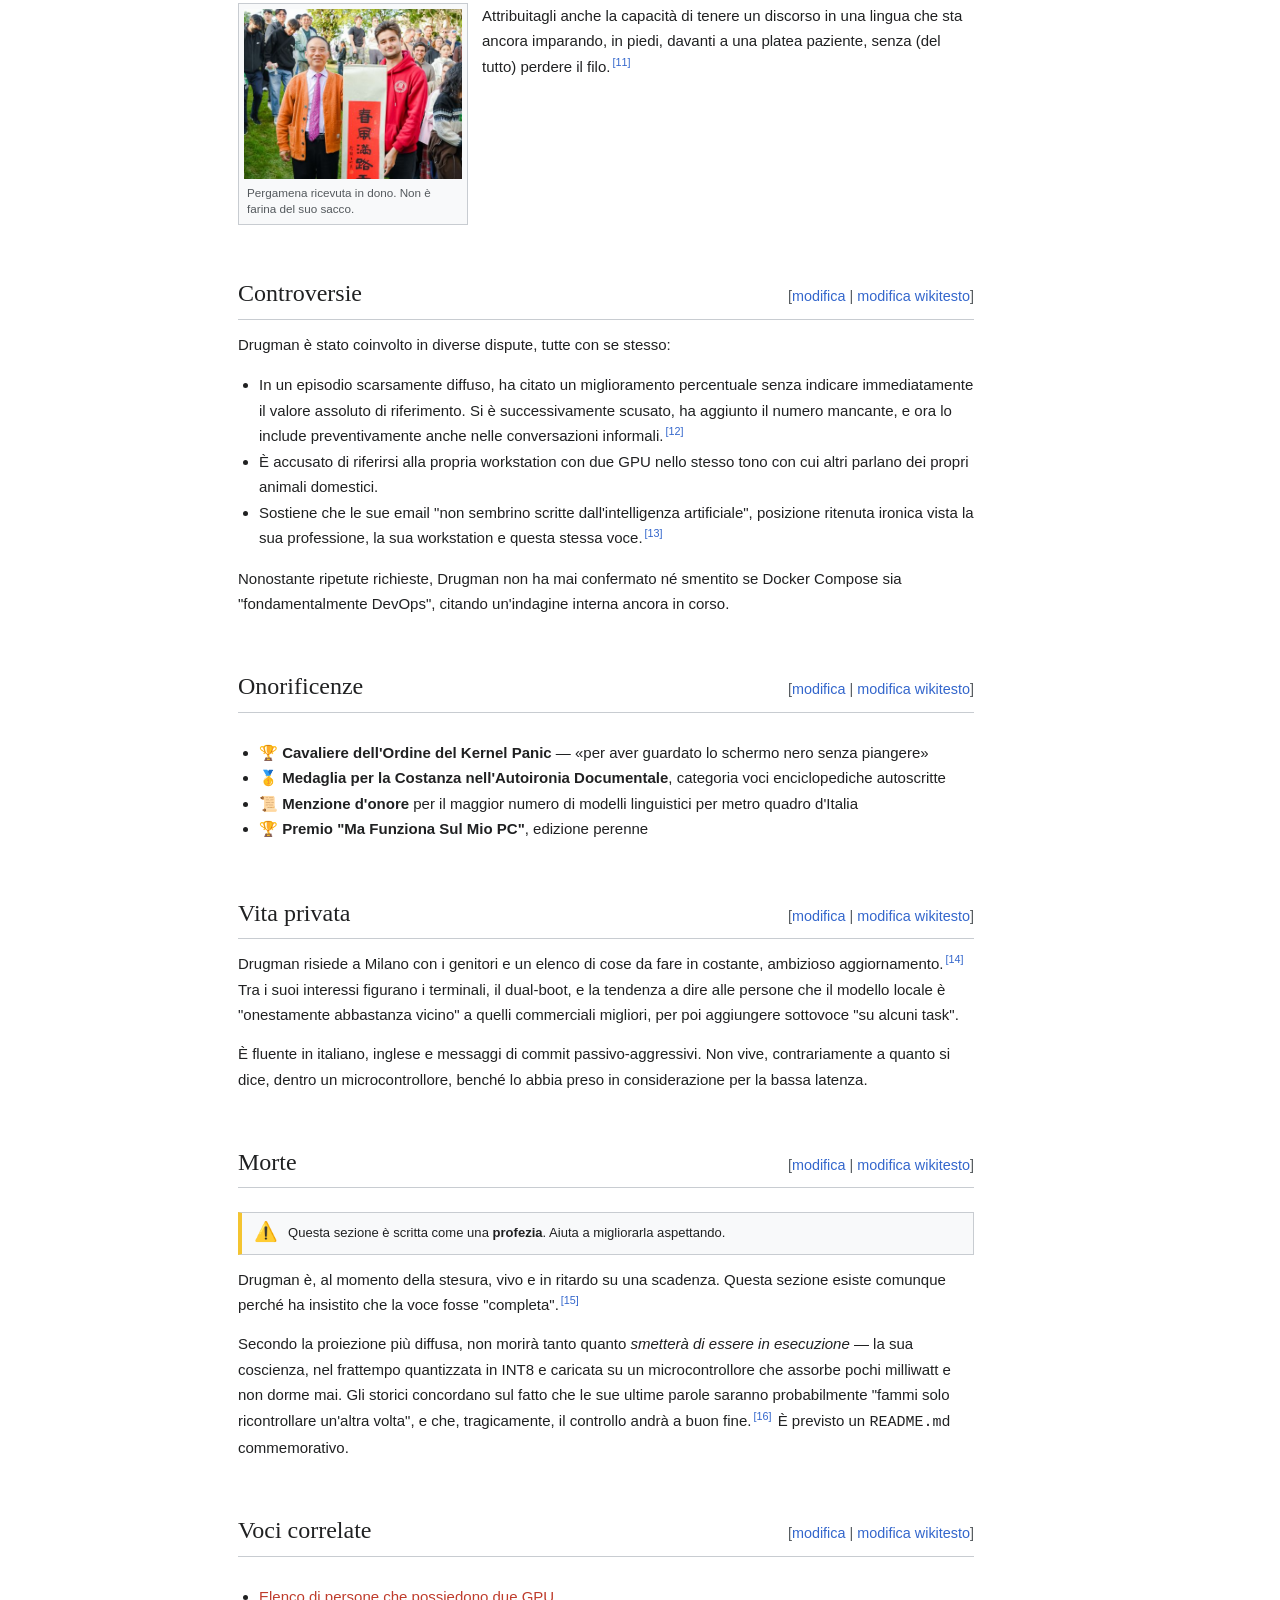
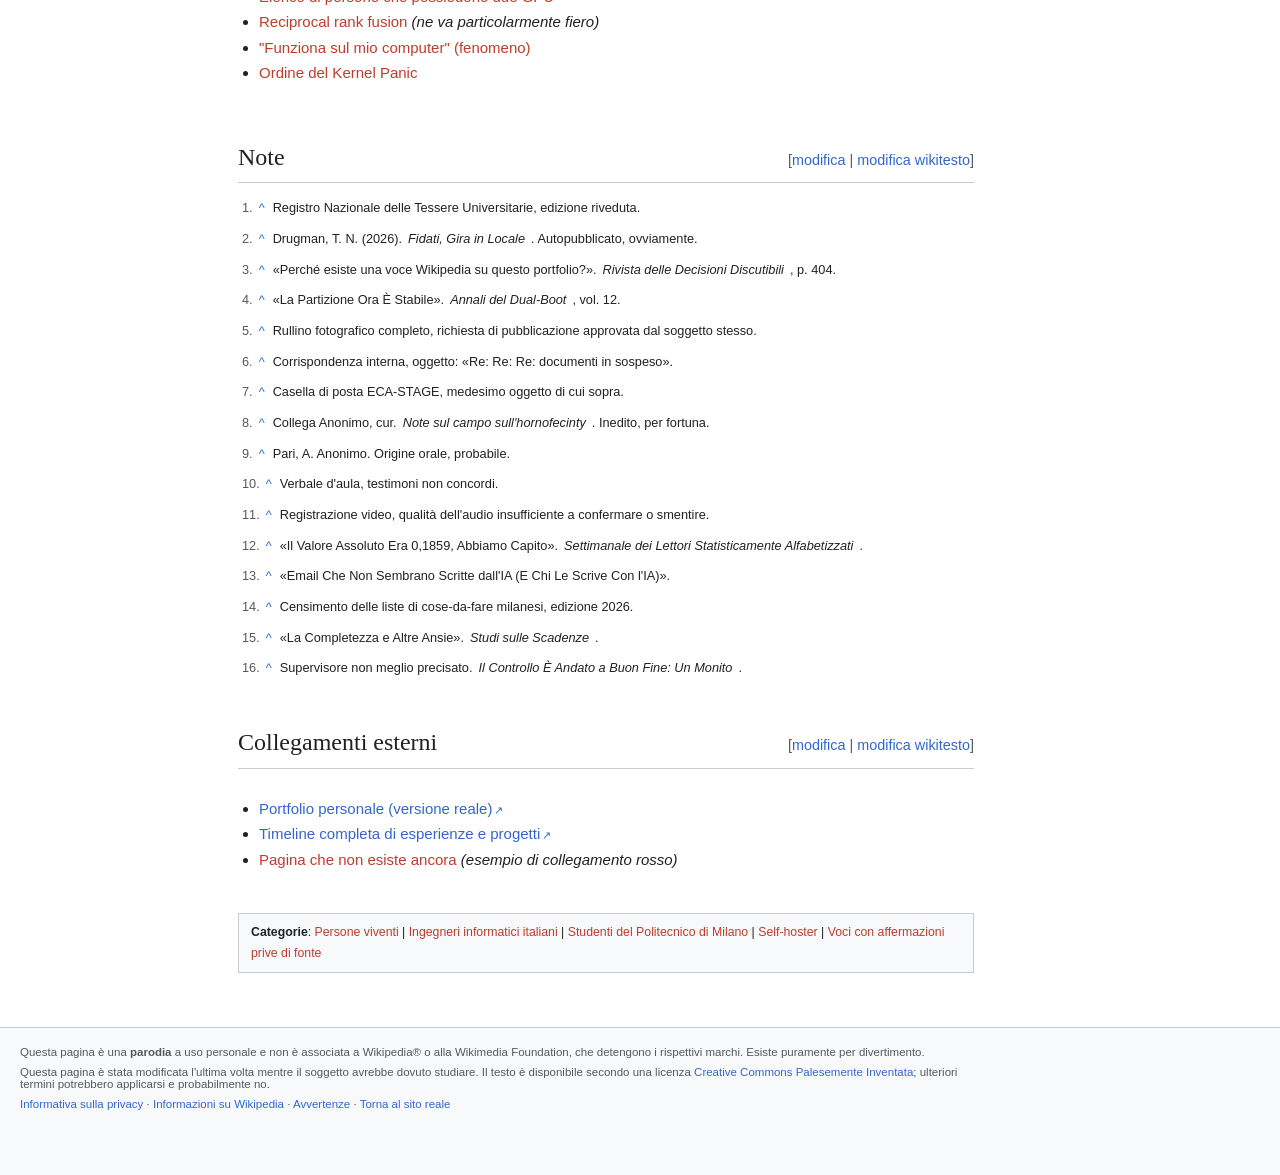
==== commit 2301f122: "improvements" ====
--- a/wikipedia/index.html
+++ b/wikipedia/index.html
@@ -1,387 +1,949 @@
 <!DOCTYPE html>
-<html lang="en" dir="ltr">
+<html lang="it" class="theme-auto">
 <head>
 <meta charset="UTF-8">
 <meta name="viewport" content="width=device-width, initial-scale=1.0">
-<!-- keep this page out of search engines -->
 <meta name="robots" content="noindex, nofollow, noarchive">
 <meta name="googlebot" content="noindex, nofollow">
-<title>Tito Nicola Drugman - Wikipedia (parody)</title>
+<title>Tito Nicola Drugman - Wikipedia</title>
 <style>
-  /* ---- Wikipedia (Vector-legacy) styling, approximated for parody ---- */
-  html,body{margin:0;padding:0;}
-  body{
-    font-family:sans-serif;
-    font-size:14px;
-    line-height:1.6;
-    color:#202122;
-    background:#f6f6f6;
-  }
-  a{color:#0645ad;text-decoration:none;}
-  a:hover{text-decoration:underline;}
-  a.new{color:#ba0000;}        /* red link */
-  a.ext{color:#3366bb;}
-  a.ext::after{content:" \1f855";font-size:10px;}
-
-  /* top personal bar */
-  .p-personal{
-    background:#fff;border-bottom:1px solid #a7d7f9;
-    font-size:12px;text-align:right;padding:4px 12px;color:#54595d;
-  }
-  .p-personal a{margin-left:10px;}
-
-  /* header: logo + search */
-  .head{
-    background:#fff;border-bottom:1px solid #a7d7f9;
-    display:flex;align-items:center;gap:16px;padding:8px 12px;
-  }
-  .logo{display:flex;align-items:center;gap:10px;min-width:170px;}
-  .globe{
-    width:42px;height:42px;border-radius:50%;
-    background:radial-gradient(circle at 32% 30%, #fff 0 8%, #dcdcdc 9% 40%, #c8c8c8 41% 100%);
-    border:1px solid #b7b7b7;position:relative;flex:none;
-  }
-  .globe::before,.globe::after{
-    content:"";position:absolute;inset:0;border-radius:50%;
-    background:
-      repeating-linear-gradient(90deg,transparent 0 5px,#9aa0a6 5px 6px),
-      repeating-linear-gradient(0deg,transparent 0 6px,#b0b4b8 6px 7px);
-    opacity:.5;
-  }
-  .globe span{position:absolute;inset:0;display:flex;align-items:center;justify-content:center;
-    font-family:serif;font-size:15px;color:#54595d;transform:rotate(-8deg);}
-  .wordmark{font-family:"Linux Libertine",Georgia,serif;line-height:1.05;}
-  .wordmark b{font-size:19px;font-weight:400;letter-spacing:.2px;}
-  .wordmark small{display:block;font-size:8.5px;color:#54595d;font-family:sans-serif;letter-spacing:1px;}
-  .search{margin-left:auto;display:flex;}
-  .search input{border:1px solid #a2a9b1;border-right:none;height:26px;width:min(360px,42vw);padding:0 8px;font-size:13px;}
-  .search button{border:1px solid #a2a9b1;background:#f8f9fa;height:28px;padding:0 12px;cursor:pointer;}
-
-  /* layout */
-  .container{display:flex;align-items:flex-start;}
-  .sidebar{width:160px;flex:none;padding:12px 8px 40px 12px;font-size:12.5px;background:#f6f6f6;}
-  .sidebar .portlet{margin-bottom:16px;}
-  .sidebar h3{font-size:11px;color:#54595d;font-weight:normal;border-bottom:1px solid #c8ccd1;padding-bottom:2px;margin:0 0 4px;text-transform:none;}
-  .sidebar ul{list-style:none;margin:0;padding:0;}
-  .sidebar li{padding:2px 0 2px 6px;}
-
-  .content{
-    flex:1;background:#fff;border:1px solid #a7d7f9;border-top:none;
-    padding:0 18px 28px;min-width:0;
-  }
-
-  /* article tabs */
-  .tabs{display:flex;font-size:12.5px;border-bottom:1px solid #a7d7f9;margin:0 -18px 0;padding:0 12px;background:#fff;}
-  .tabs .left,.tabs .right{display:flex;}
-  .tabs .right{margin-left:auto;}
-  .tabs a{padding:8px 12px 6px;color:#0645ad;border:1px solid transparent;border-bottom:none;}
-  .tabs a.sel{background:#fff;color:#202122;border-color:#a7d7f9;position:relative;top:1px;}
-
-  h1.firstHeading{
-    font-family:"Linux Libertine",Georgia,serif;font-weight:normal;
-    font-size:28px;border-bottom:1px solid #a2a9b1;padding:14px 0 4px;margin:6px 0 0;
-  }
-  .subtitle{font-size:12.5px;color:#54595d;font-style:italic;margin:2px 0 12px;}
-
-  h2,h3{font-family:"Linux Libertine",Georgia,serif;font-weight:normal;}
-  h2{font-size:22px;border-bottom:1px solid #a2a9b1;margin:22px 0 8px;padding-bottom:3px;}
-  h3{font-size:17px;margin:16px 0 6px;}
-  .mw-editsection{font-family:sans-serif;font-size:11px;color:#54595d;font-style:normal;}
-  .mw-editsection a{color:#0645ad;}
-
-  p{margin:0 0 12px;}
-  sup{font-size:10px;}
-
-  /* hatnotes / banners */
-  .hatnote{font-style:italic;color:#54595d;padding:2px 0 6px 22px;margin:4px 0;font-size:13px;}
-  .parody-banner{
-    border:1px solid #c8ccd1;background:#fef6e7;padding:8px 12px;margin:12px 0;font-size:12.5px;
-    display:flex;gap:10px;align-items:flex-start;
-  }
-  .parody-banner .icon{font-size:18px;line-height:1;}
-  .ambox{
-    border:1px solid #c8ccd1;border-left:4px solid #f4c430;background:#fbfbfb;
-    padding:8px 12px;margin:12px 0;font-size:12.5px;display:flex;gap:10px;align-items:flex-start;
-  }
-  .ambox .icon{font-size:18px;}
-
-  /* contents box */
-  .toc{
-    display:inline-block;border:1px solid #a2a9b1;background:#f8f9fa;
-    padding:8px 16px 10px;margin:8px 0 16px;font-size:13px;
-  }
-  .toc .toctitle{text-align:center;font-weight:bold;margin-bottom:4px;}
-  .toc ol{margin:0;padding-left:22px;}
-  .toc ol ol{padding-left:20px;}
-  .toc a{display:block;}
-  .toc .tocnumber{color:#202122;padding-right:6px;}
-
-  /* infobox */
-  .infobox{
-    float:right;clear:right;width:270px;margin:0 0 14px 18px;
-    border:1px solid #a2a9b1;background:#f8f9fa;font-size:12.5px;line-height:1.5;
-  }
-  .infobox .ib-title{background:#ccccff;text-align:center;font-weight:bold;padding:6px 8px;font-size:14px;}
-  .infobox .ib-img{text-align:center;padding:10px 8px 4px;}
-  .infobox .ib-face{
-    width:150px;height:170px;margin:0 auto;background:#e6e6e6;border:1px solid #c8ccd1;
-    display:flex;align-items:center;justify-content:center;font-size:52px;color:#9aa0a6;
-  }
-  .infobox .ib-cap{font-size:11px;color:#54595d;padding:4px 8px;text-align:center;}
-  .infobox table{width:100%;border-collapse:collapse;}
-  .infobox th{text-align:left;vertical-align:top;padding:5px 8px;width:38%;background:transparent;}
-  .infobox td{vertical-align:top;padding:5px 8px;}
-  .infobox tr{border-top:1px solid #e3e5e8;}
-  .infobox .ib-section{background:#ccccff;text-align:center;font-weight:bold;padding:4px 8px;}
-
-  .citneeded{font-size:10px;color:#54595d;vertical-align:super;}
-  .refs{font-size:12px;}
-  .refs ol{padding-left:26px;}
-  .refs li{margin-bottom:3px;}
-  blockquote{margin:0 0 12px 20px;color:#202122;border-left:2px solid #eaecf0;padding-left:12px;font-style:italic;}
-
-  /* footer */
-  .footer{
-    font-size:11.5px;color:#54595d;padding:16px 18px 40px;border-top:1px solid #c8ccd1;
-    background:#f6f6f6;
-  }
-  .footer p{margin:0 0 8px;}
-  .footer a{color:#0645ad;}
-
-  @media (max-width:640px){
-    .sidebar{display:none;}
-    .infobox{float:none;width:auto;margin:0 0 14px;}
-    .search input{width:44vw;}
-    .tabs .left a:nth-child(n+2){display:none;}
-  }
+:root{
+  --blue:#3366cc; --blue-visited:#6a60b0; --red:#bf3c2c;
+  --border:#a2a9b1; --border-light:#c8ccd1; --box-bg:#f8f9fa; --box-bg2:#eaecf0;
+  --text:#202122; --muted:#54595d; --bg:#fff;
+  --link-hover-bg:rgba(6,69,173,.05);
+  --font-ui:-apple-system,BlinkMacSystemFont,"Segoe UI",Helvetica,Arial,sans-serif;
+  --font-head:"Linux Libertine","Georgia","Times New Roman",serif;
+  --sticky-h:48px;
+}
+html.theme-dark{
+  --blue:#88a3e8; --blue-visited:#a799cd; --red:#fd7865;
+  --border:#3d3d3d; --border-light:#3d3d3d; --box-bg:#27292d; --box-bg2:#2b2f33;
+  --text:#eaecf0; --muted:#a2a9b1; --bg:#101418; --link-hover-bg:rgba(136,163,232,.1);
+}
+@media (prefers-color-scheme: dark){
+  html.theme-auto{
+    --blue:#8ab4f8; --blue-visited:#c0b6f2; --red:#ff8a80;
+    --border:#3d3d3d; --border-light:#3d3d3d; --box-bg:#27292d; --box-bg2:#2b2f33;
+    --text:#eaecf0; --muted:#a2a9b1; --bg:#101418; --link-hover-bg:rgba(138,180,248,.08);
+  }
+}
+*{box-sizing:border-box;}
+html,body{margin:0;padding:0;}
+body{font-family:var(--font-ui);font-size:14px;color:var(--text);background:var(--bg);transition:background 150ms ease,color 150ms ease;}
+a{color:var(--blue);text-decoration:none;}
+a:hover{text-decoration:underline;}
+a:visited{color:var(--blue-visited);}
+a.new,a.new:visited{color:var(--red);}
+a.ext{color:var(--blue);}
+a.ext::after{content:"\2197";font-size:.72em;margin-left:2px;}
+button{font-family:inherit;}
+ul,ol{padding-left:1.4em;}
+img{max-width:100%;}
+.visually-hidden{position:absolute;width:1px;height:1px;overflow:hidden;clip:rect(0,0,0,0);white-space:nowrap;}
+.skip-link{position:absolute;left:-999px;top:0;background:var(--blue);color:#fff;padding:8px 14px;z-index:200;}
+.skip-link:focus{left:8px;top:8px;}
+
+/* ============ top masthead (scrolls away normally) ============ */
+.masthead{display:flex;align-items:center;gap:14px;padding:8px 16px;border-bottom:1px solid var(--border-light);flex-wrap:wrap;}
+.hamburger-btn{background:none;border:none;font-size:19px;line-height:1;color:var(--text);cursor:pointer;padding:6px 4px;border-radius:3px;}
+.hamburger-btn:hover{background:var(--box-bg);}
+.logo-block{display:flex;align-items:center;gap:9px;}
+.wm-globe{width:38px;height:38px;border-radius:50%;flex:none;position:relative;
+  background:radial-gradient(circle at 32% 28%,#fff 0 10%,#dcdcdc 11% 45%,#a9adb1 46% 100%);
+  border:1px solid #9a9a9a;}
+.wm-globe::before{content:"";position:absolute;inset:5px;border-radius:50%;opacity:.55;
+  background:repeating-linear-gradient(0deg,transparent 0 5px,#8d9096 5px 6px),repeating-linear-gradient(90deg,transparent 0 5px,#8d9096 5px 6px);}
+.wordmark{line-height:1.05;}
+.wordmark .wm-name{font-family:var(--font-head);font-size:19px;letter-spacing:.2px;color:var(--text);}
+.wordmark .wm-tag{font-size:10.5px;color:var(--muted);letter-spacing:.1px;}
+.searchbox{position:relative;margin-left:6px;flex:1;max-width:420px;min-width:140px;}
+.searchbox form{display:flex;}
+.searchbox input{flex:1;border:1px solid var(--border);border-right:none;height:30px;padding:0 10px;font-size:13.5px;
+  border-radius:3px 0 0 3px;background:var(--bg);color:var(--text);min-width:0;}
+.searchbox button{border:1px solid var(--border);background:var(--box-bg);height:32px;padding:0 12px;cursor:pointer;
+  border-radius:0 3px 3px 0;color:var(--text);}
+.search-suggest{display:none;position:absolute;left:0;right:0;top:32px;background:var(--bg);border:1px solid var(--border);
+  border-radius:0 0 4px 4px;box-shadow:0 4px 10px rgba(0,0,0,.15);z-index:40;font-size:13px;overflow:hidden;}
+.search-suggest.is-open{display:block;}
+.search-suggest__item{display:flex;gap:8px;align-items:center;padding:8px 10px;cursor:pointer;}
+.search-suggest__item:hover{background:var(--box-bg);}
+.search-suggest__item img{width:28px;height:28px;object-fit:cover;border-radius:2px;flex:none;}
+.search-suggest__note{padding:6px 10px 8px;font-size:11px;color:var(--muted);font-style:italic;border-top:1px solid var(--border-light);}
+.masthead-actions{margin-left:auto;display:flex;gap:14px;font-size:12.5px;white-space:nowrap;}
+
+/* ============ sticky header (hidden until scrolled past H1) ============ */
+.sticky-header{position:fixed;top:0;left:0;right:0;height:var(--sticky-h);z-index:60;background:var(--bg);
+  border-bottom:1px solid var(--border-light);display:flex;align-items:center;gap:10px;padding:0 14px;
+  transform:translateY(-100%);opacity:0;transition:transform 180ms ease,opacity 180ms ease;box-shadow:0 2px 6px rgba(0,0,0,.08);}
+.sticky-header.is-visible{transform:translateY(0);opacity:1;}
+html.no-motion .sticky-header{transition:none;}
+.sticky-header .wm-globe{width:26px;height:26px;}
+.sticky-header__title{font-family:var(--font-head);font-size:15px;overflow:hidden;text-overflow:ellipsis;white-space:nowrap;flex:1;min-width:0;color:var(--text);}
+.sticky-header__icons{display:flex;gap:4px;flex:none;}
+.sticky-header__icons button{background:none;border:1px solid transparent;border-radius:3px;width:30px;height:30px;font-size:14.5px;cursor:pointer;color:var(--text);}
+.sticky-header__icons button:hover{background:var(--box-bg);border-color:var(--border-light);}
+
+/* ============ hamburger menu dropdown ============ */
+.menu-dropdown{display:none;position:absolute;top:100%;left:8px;width:230px;background:var(--bg);border:1px solid var(--border);
+  border-radius:0 0 4px 4px;box-shadow:0 6px 16px rgba(0,0,0,.18);z-index:70;font-size:13px;padding:6px 0;}
+.menu-dropdown.is-open{display:block;}
+.menu-dropdown h4{margin:8px 14px 4px;font-size:11px;text-transform:none;color:var(--muted);font-weight:normal;border-bottom:1px solid var(--border-light);padding-bottom:3px;}
+.menu-dropdown ul{list-style:none;margin:0;padding:0;}
+.menu-dropdown li a,.menu-dropdown li button{display:block;width:100%;text-align:left;background:none;border:none;padding:6px 14px;color:var(--blue);cursor:pointer;font-size:13px;font-family:inherit;}
+.menu-dropdown li a:hover,.menu-dropdown li button:hover{background:var(--box-bg);text-decoration:none;}
+.header-wrap{position:relative;}
+
+/* ============ article title row ============ */
+.title-row{display:flex;align-items:baseline;justify-content:space-between;gap:12px;padding:14px 20px 0;flex-wrap:wrap;}
+h1.firstHeading{font-family:var(--font-head);font-weight:normal;font-size:30px;margin:0;color:var(--text);}
+.lang-select{position:relative;flex:none;}
+.lang-btn{background:var(--box-bg);border:1px solid var(--border-light);border-radius:3px;padding:5px 10px;font-size:12.5px;color:var(--text);cursor:pointer;}
+.lang-btn:hover{background:var(--box-bg2);}
+.lang-dropdown{display:none;position:absolute;right:0;top:100%;margin-top:4px;width:210px;background:var(--bg);
+  border:1px solid var(--border);border-radius:4px;box-shadow:0 6px 16px rgba(0,0,0,.18);z-index:40;font-size:12.5px;padding:6px 0;}
+.lang-dropdown.is-open{display:block;}
+.lang-dropdown a{display:block;padding:5px 12px;color:var(--blue);}
+.lang-dropdown a:hover{background:var(--box-bg);text-decoration:none;}
+.lang-dropdown__note{padding:6px 12px 4px;color:var(--muted);font-style:italic;font-size:11px;border-top:1px solid var(--border-light);margin-top:4px;}
+
+/* ============ tab row ============ */
+.tabs-row{display:flex;align-items:center;padding:6px 20px 0;border-bottom:1px solid var(--border-light);font-size:13px;flex-wrap:wrap;gap:2px;}
+.tabs-group{display:flex;}
+.tabs-row a{padding:8px 11px;color:var(--blue);border-bottom:2px solid transparent;}
+.tabs-row a:hover{text-decoration:none;background:var(--link-hover-bg);}
+.tabs-row a.sel{color:var(--text);border-bottom-color:var(--muted);font-weight:600;}
+.tabs-spacer{margin-left:auto;display:flex;align-items:center;gap:6px;}
+.protect-badge{display:inline-flex;align-items:center;justify-content:center;width:20px;height:20px;background:#fef6df;
+  border:1px solid #d4b543;border-radius:2px;font-size:11px;font-weight:800;color:#7a6417;cursor:default;}
+.more-menu-btn{background:none;border:none;font-size:16px;color:var(--muted);cursor:pointer;padding:6px 8px;}
+
+/* ============ 3-col layout ============ */
+.vector-body{display:flex;align-items:flex-start;max-width:1600px;margin:0 auto;padding-bottom:40px;}
+.toc-col,.aspetto-col{width:212px;flex:none;padding:14px 10px;position:sticky;top:var(--sticky-h);align-self:flex-start;
+  max-height:calc(100vh - var(--sticky-h));overflow:auto;}
+.content-col{flex:1;min-width:0;padding:14px 26px;}
+.content-inner{max-width:46rem;}
+html.width-wide .content-inner{max-width:none;}
+
+.side-box{border:1px solid var(--border-light);border-radius:4px;background:var(--box-bg);}
+.side-box__head{display:flex;justify-content:space-between;align-items:center;padding:8px 12px;font-weight:700;font-size:13px;}
+.side-box__hide{background:none;border:none;color:var(--blue);font-size:12px;cursor:pointer;font-weight:normal;}
+.side-box__body{padding:2px 12px 10px;font-size:13px;}
+.side-box.is-collapsed .side-box__body{display:none;}
+
+#toc-desktop ol{list-style:none;margin:0;padding-left:0;counter-reset:tocN;}
+#toc-desktop > ol > li{counter-increment:tocN;margin:1px 0;}
+#toc-desktop > ol > li > a::before{content:counter(tocN) "\00a0\00a0";color:var(--muted);}
+#toc-desktop ol ol{list-style:none;padding-left:18px;margin:2px 0 4px;counter-reset:tocSub;max-height:500px;overflow:hidden;transition:max-height 220ms ease,opacity 220ms ease;opacity:1;}
+#toc-desktop li.is-collapsed > ol{max-height:0;opacity:0;margin:0;}
+#toc-desktop ol ol li{counter-increment:tocSub;}
+#toc-desktop ol ol li a::before{content:counter(tocN) "." counter(tocSub) "\00a0\00a0";color:var(--muted);}
+.toc-line{display:flex;align-items:center;gap:4px;}
+.toc-chevron{background:none;border:none;color:var(--muted);cursor:pointer;font-size:10px;width:14px;flex:none;transition:transform 180ms ease;}
+.toc-chevron.is-open{transform:rotate(90deg);}
+#toc-desktop a{color:var(--blue);display:inline-block;padding:2px 0;flex:1;}
+#toc-desktop a.is-active{color:var(--text);font-weight:700;}
+#toc-desktop li:not(.has-children) .toc-chevron{visibility:hidden;}
+
+.aspetto-fieldset{margin:10px 0 4px;}
+.aspetto-fieldset legend{font-size:12px;color:var(--muted);margin-bottom:4px;padding:0;}
+.aspetto-opt{display:flex;align-items:center;gap:6px;padding:3px 0;font-size:13px;cursor:pointer;}
+.aspetto-opt input{margin:0;accent-color:var(--blue);}
+
+/* ============ article content ============ */
+.mw-body-content{font-size:15px;line-height:1.7;transition:font-size 150ms ease;}
+html.text-small .mw-body-content{font-size:13px;}
+html.text-large .mw-body-content{font-size:17.5px;}
+.subtitle{font-size:.87em;color:var(--muted);font-style:italic;margin:2px 0 12px;}
+.hatnote{display:flex;gap:8px;align-items:flex-start;font-style:italic;color:var(--muted);font-size:.92em;margin:0 0 10px;padding:2px 0;}
+.hatnote .ic{flex:none;font-style:normal;}
+.ambox{display:flex;gap:10px;align-items:flex-start;border:1px solid var(--border-light);border-left:4px solid #f4c430;
+  background:var(--box-bg);padding:9px 12px;margin:12px 0;font-size:.87em;}
+.ambox .ic{font-size:19px;flex:none;line-height:1;}
+.parody-box{border-left-color:#3366bb;}
+
+.mw-body-content h2{font-family:var(--font-head);font-weight:normal;font-size:1.6em;border-bottom:1px solid var(--border-light);
+  margin:1.5em 0 .5em;padding-bottom:.2em;display:flex;align-items:baseline;gap:8px;}
+.mw-body-content h3{font-family:var(--font-head);font-weight:normal;font-size:1.25em;margin:1.1em 0 .4em;}
+.mw-editsection{font-family:var(--font-ui);font-size:.6em;font-weight:normal;color:var(--muted);margin-left:auto;flex:none;}
+.mw-editsection a{color:var(--blue);}
+.section-toggle{display:none;background:none;border:none;font-size:.62em;color:var(--muted);cursor:pointer;margin-left:auto;flex:none;transition:transform 200ms ease;}
+.section-toggle.is-open{transform:rotate(180deg);}
+.section-body{overflow:hidden;transition:max-height 260ms ease;}
+html.no-motion .section-body{transition:none;}
+
+.mw-body-content p{margin:0 0 .9em;}
+sup.ref-sup{font-size:.72em;line-height:1;}
+sup.ref-sup a{padding:1px 2px;border-radius:2px;}
+.cn{font-size:.7em;color:var(--muted);vertical-align:super;}
+blockquote{margin:0 0 1em 1.2em;padding-left:12px;border-left:2px solid var(--border-light);color:var(--text);font-style:italic;}
+.flash-target{animation:flashHL 1.2s ease;}
+html.no-motion .flash-target{animation:none;background:#fff6c2;}
+@keyframes flashHL{ 0%{background:#fff6c2;} 100%{background:transparent;} }
+
+.wiki-thumb{border:1px solid var(--border-light);background:var(--box-bg);padding:5px;font-size:.78em;margin:0 0 1em 1.2em;
+  float:right;width:230px;clear:right;}
+.wiki-thumb img{display:block;width:100%;height:170px;object-fit:cover;cursor:zoom-in;background:var(--box-bg2);}
+.wiki-thumb figcaption{padding:6px 3px 2px;color:var(--muted);line-height:1.4;}
+.wiki-thumb.left{float:left;margin:0 1.2em 1em 0;}
+
+.infobox{float:right;clear:right;width:272px;margin:4px 0 14px 18px;border:1px solid var(--border-light);
+  background:var(--box-bg);font-size:.85em;line-height:1.5;}
+.infobox .ib-title{background:var(--box-bg2);text-align:center;font-weight:700;padding:7px 8px;font-size:1.05em;font-family:var(--font-head);}
+.infobox .ib-img{text-align:center;padding:9px 8px 4px;}
+.infobox .ib-face{width:100%;max-width:180px;height:190px;object-fit:cover;object-position:center top;margin:0 auto;
+  display:block;border:1px solid var(--border-light);cursor:zoom-in;}
+.infobox .ib-cap{font-size:.85em;color:var(--muted);padding:5px 6px 2px;text-align:center;}
+.infobox .ib-signature{max-width:100%;max-height:34px;display:block;margin:6px auto 0;}
+.infobox table{width:100%;border-collapse:collapse;}
+.infobox th{text-align:left;vertical-align:top;padding:5px 8px;width:38%;font-weight:600;}
+.infobox td{vertical-align:top;padding:5px 8px;}
+.infobox tr{border-top:1px solid var(--border-light);}
+.infobox .ib-section{background:var(--box-bg2);text-align:center;font-weight:700;padding:4px 8px;}
+.infobox .ib-sub{font-size:.85em;color:var(--muted);}
+
+.toc-inline{display:none;}
+
+.refs-list{font-size:.85em;list-style:none;margin:0;padding:0;counter-reset:refN;}
+.refs-list li{display:flex;gap:6px;margin:0 0 5px;padding:2px 4px;border-radius:3px;}
+.refs-list li::before{counter-increment:refN;content:counter(refN) ".";color:var(--muted);flex:none;}
+.refs-list a.back{margin-right:2px;}
+
+.catlinks{border:1px solid var(--border-light);background:var(--box-bg);padding:8px 12px;margin-top:26px;font-size:.82em;}
+.catlinks b{font-weight:700;}
+
+.footer-page{border-top:1px solid var(--border-light);background:var(--box-bg);padding:18px 20px 60px;font-size:11.5px;color:var(--muted);}
+.footer-page p{margin:0 0 8px;max-width:60rem;}
+.footer-page a{color:var(--blue);}
+
+/* ============ image lightbox ============ */
+.lightbox{position:fixed;inset:0;background:#000;z-index:100;display:none;flex-direction:column;}
+.lightbox.is-open{display:flex;}
+.lightbox__top{display:flex;justify-content:flex-end;align-items:center;gap:10px;padding:12px 16px;color:#fff;font-size:13px;flex:none;}
+.lightbox__count{color:#ccc;}
+.lightbox__iconbtn{background:rgba(255,255,255,.08);border:none;color:#fff;width:34px;height:34px;border-radius:50%;font-size:16px;cursor:pointer;}
+.lightbox__iconbtn:hover{background:rgba(255,255,255,.18);}
+.lightbox__stage{flex:1;min-height:0;position:relative;display:flex;align-items:center;justify-content:center;padding:0 70px;}
+.lightbox__stage img{max-width:100%;max-height:100%;object-fit:contain;}
+.lightbox__nav{position:absolute;top:50%;transform:translateY(-50%);width:44px;height:44px;border-radius:50%;
+  background:rgba(255,255,255,.1);border:none;color:#fff;font-size:18px;cursor:pointer;}
+.lightbox__nav:hover{background:rgba(255,255,255,.2);}
+.lightbox__nav--prev{left:16px;}
+.lightbox__nav--next{right:16px;}
+.lightbox__info{flex:none;background:#101010;color:#e8e8e8;padding:12px 20px;font-size:13px;}
+.lightbox__caption-row{display:flex;justify-content:space-between;align-items:flex-start;gap:16px;margin-bottom:8px;}
+.lightbox__caption{flex:1;line-height:1.5;}
+.lightbox__caption a{color:#7fb2ff;}
+.lightbox__details-btn{flex:none;background:#3366bb;color:#fff;border:none;border-radius:4px;padding:8px 14px;font-size:12.5px;
+  cursor:pointer;white-space:nowrap;}
+.lightbox__details-btn:hover{background:#3d76d8;}
+.lightbox__attrib{display:flex;gap:18px;flex-wrap:wrap;font-size:11.5px;color:#9a9a9a;border-top:1px solid #2a2a2a;padding-top:8px;}
+.lightbox__attrib span{display:flex;align-items:center;gap:5px;}
+
+/* ============ mobile / narrow layout ============ */
+@media (max-width: 1000px){
+  .toc-col,.aspetto-col{display:none;}
+  .masthead-actions{display:none;}
+  .searchbox{order:3;flex-basis:100%;max-width:none;margin:8px 0 0;}
+  .title-row{padding:12px 14px 0;}
+  h1.firstHeading{font-size:24px;}
+  .tabs-row{padding:6px 14px 0;}
+  .tabs-row a{padding:7px 8px;}
+  .content-col{padding:10px 14px;}
+  .content-inner{max-width:none;}
+  .infobox{float:none;width:auto;margin:6px 0 14px;}
+  .infobox .ib-face{max-width:220px;}
+  .wiki-thumb{float:none;width:auto;margin:0 0 1em;}
+  .wiki-thumb img{height:auto;max-height:260px;}
+  .toc-inline{display:block;margin:10px 0 16px;}
+  .mw-editsection{display:none;}
+  .section-toggle{display:inline-block;}
+  .lightbox__stage{padding:0 8px;}
+  .lightbox__nav{width:38px;height:38px;}
+  .lightbox__caption-row{flex-direction:column;}
+  .lightbox__details-btn{align-self:flex-start;}
+}
+@media (max-width:1220px) and (min-width:1001px){
+  .toc-col{width:190px;}
+  .aspetto-col{width:190px;}
+}
 </style>
 </head>
 <body>
-
-<div class="p-personal">
-  Not logged in
-  <a href="#">Talk</a>
-  <a href="#">Contributions</a>
-  <a href="#">Create account</a>
-  <a href="#">Log in</a>
+<a class="skip-link" href="#content-start">Vai al contenuto</a>
+
+<div class="header-wrap">
+  <div class="masthead">
+    <button class="hamburger-btn" id="hamburger-btn" aria-haspopup="true" aria-expanded="false" aria-label="Menu principale">&#9776;</button>
+    <div class="logo-block">
+      <div class="wm-globe" aria-hidden="true"></div>
+      <div class="wordmark"><span class="wm-name">WIKIPEDIA</span><span class="wm-tag" style="display:block;">25 anni di enciclopedia libera</span></div>
+    </div>
+    <div class="searchbox">
+      <form id="search-form" autocomplete="off">
+        <input type="text" id="search-input" placeholder="Cerca in Wikipedia" aria-label="Cerca in Wikipedia">
+        <button type="submit">Ricerca</button>
+      </form>
+      <div class="search-suggest" id="search-suggest">
+        <div class="search-suggest__item" id="search-suggest-item">
+          <img src="../assets/pictures/profile.jpg" alt="">
+          <span>Tito Nicola Drugman</span>
+        </div>
+        <div class="search-suggest__note">Nessun altro risultato è mai stato trovato per nessuna query.</div>
+      </div>
+    </div>
+    <div class="masthead-actions">
+      <a href="#" id="donate-link">Fai una donazione</a>
+      <a href="#" id="register-link">Registrati</a>
+      <a href="#" id="login-link">Entra</a>
+    </div>
+  </div>
+  <nav class="menu-dropdown" id="menu-dropdown">
+    <h4>Navigazione</h4>
+    <ul>
+      <li><a href="#content-start">Pagina principale (questa)</a></li>
+      <li><button type="button" id="random-article-btn">Una voce a caso</button></li>
+      <li><a href="#refs">Aiuto</a></li>
+    </ul>
+    <h4>In altri progetti</h4>
+    <ul>
+      <li><a href="../index.html" target="_top">Portfolio reale</a></li>
+      <li><a href="../timeline.html" target="_top">Timeline completa</a></li>
+    </ul>
+  </nav>
 </div>
 
-<div class="head">
-  <div class="logo">
-    <div class="globe" aria-hidden="true"><span>W?</span></div>
-    <div class="wordmark">
-      <b>WIKIPEDIA</b>
-      <small>THE FREE-ISH ENCYCLOPEDIA</small>
-    </div>
+<div class="sticky-header" id="sticky-header">
+  <button class="hamburger-btn" id="sticky-hamburger-btn" aria-label="Menu principale">&#9776;</button>
+  <div class="wm-globe" aria-hidden="true"></div>
+  <span class="sticky-header__title">Tito Nicola Drugman</span>
+  <div class="sticky-header__icons">
+    <button type="button" title="Discussione" id="sticky-talk-btn">&#128172;</button>
+    <button type="button" title="Cronologia" id="sticky-hist-btn">&#128340;</button>
+    <button type="button" title="Aspetto" id="sticky-aspetto-btn">Aa</button>
   </div>
-  <form class="search" onsubmit="return false;">
-    <input type="text" placeholder="Search Wikipedia" aria-label="Search">
-    <button type="submit">Search</button>
-  </form>
 </div>
 
-<div class="container">
-
-  <nav class="sidebar">
-    <div class="portlet">
-      <ul>
-        <li><a href="#">Main page</a></li>
-        <li><a href="#">Contents</a></li>
-        <li><a href="#">Current events</a></li>
-        <li><a href="#">Random article</a></li>
-        <li><a href="#">About Wikipedia</a></li>
-      </ul>
-    </div>
-    <div class="portlet">
-      <h3>Contribute</h3>
-      <ul>
-        <li><a href="#">Help</a></li>
-        <li><a href="#">Recent changes</a></li>
-        <li><a href="#">Upload file</a></li>
-      </ul>
-    </div>
-    <div class="portlet">
-      <h3>Tools</h3>
-      <ul>
-        <li><a href="#">What links here</a></li>
-        <li><a href="#">Related changes</a></li>
-        <li><a href="#">Permanent link</a></li>
-        <li><a href="#">Page information</a></li>
-        <li><a href="#">Cite this page</a></li>
-      </ul>
-    </div>
-    <div class="portlet">
-      <h3>Print/export</h3>
-      <ul>
-        <li><a href="#">Download as PDF</a></li>
-        <li><a href="#">Printable version</a></li>
-      </ul>
-    </div>
-    <div class="portlet">
-      <h3>In other projects</h3>
-      <ul>
-        <li><a href="../index.html">Actual portfolio</a></li>
-        <li><a href="../timeline.html">Full timeline</a></li>
-      </ul>
+<div class="title-row">
+  <h1 class="firstHeading">Tito Nicola Drugman</h1>
+  <div class="lang-select">
+    <button class="lang-btn" id="lang-btn">&#26862; 2 lingue &#8964;</button>
+    <div class="lang-dropdown" id="lang-dropdown">
+      <a href="#" data-lang-joke="1">English (traduzione automatica, ovviamente)</a>
+      <a href="#" data-lang-joke="1">Latin (Titus Nicolaus Drugmanus)</a>
+      <div class="lang-dropdown__note">Nessuna di queste versioni esiste davvero.</div>
+    </div>
+  </div>
+</div>
+
+<div class="tabs-row">
+  <div class="tabs-group">
+    <a href="#" class="sel">Voce</a>
+    <a href="#" id="talk-tab">Discussione</a>
+  </div>
+  <div class="tabs-spacer">
+    <a href="#" class="sel">Leggi</a>
+    <a href="#" id="source-tab">Visualizza sorgente</a>
+    <a href="#" id="history-tab">Cronologia</a>
+    <span class="protect-badge" title="Voce semi-protetta: modificabile solo dal soggetto stesso, che è anche l'unico ad averla mai modificata">S</span>
+    <button class="more-menu-btn" title="Altre opzioni">&#8942;</button>
+  </div>
+</div>
+
+<div class="vector-body">
+
+  <nav class="toc-col" aria-label="Indice">
+    <div class="side-box" id="toc-box">
+      <div class="side-box__head"><span>Indice</span><button class="side-box__hide" data-hide-target="toc-box">nascondi</button></div>
+      <div class="side-box__body">
+        <nav id="toc-desktop"></nav>
+      </div>
     </div>
   </nav>
 
-  <main class="content">
-    <div class="tabs">
-      <div class="left">
-        <a class="sel" href="#">Article</a>
-        <a href="#">Talk</a>
-      </div>
-      <div class="right">
-        <a href="#">Read</a>
-        <a href="#">Edit</a>
-        <a href="#">View history</a>
-      </div>
-    </div>
-
-    <h1 class="firstHeading">Tito Nicola Drugman</h1>
-    <p class="subtitle">From Wikipedia, the free encyclopedia</p>
-
-    <div class="parody-banner">
-      <span class="icon">🃏</span>
-      <span><b>This is a parody.</b> This page is not affiliated with, endorsed by, or connected to Wikipedia or the Wikimedia Foundation. Every "fact" below is fictional and written by the subject about himself, in good fun. No globes were harmed.</span>
-    </div>
-
-    <p class="hatnote">Not to be confused with <a class="new" href="#">Tito the Historical Yugoslav One</a> or <a class="new" href="#">a drug, man</a>.</p>
-
+  <main class="content-col">
+    <div class="content-inner mw-body-content" id="content-start">
+
+    <p class="subtitle">Da Wikipedia, l'enciclopedia libera.</p>
+
+    <p class="hatnote"><span class="ic">&#8853;</span> <span>Questa voce parla della persona reale. Per l'omonimo dittatore jugoslavo, vedi <a class="new" href="#">Tito (disambigua)</a>. Per la sostanza stupefacente, vedi <a class="new" href="#">Droga</a>.</span></p>
+    <p class="hatnote"><span class="ic">&#8853;</span> <span>Non confondere con <a class="new" href="#">Tito "Blue Shell" Drugman</a>, pilota di Mario Kart Wii di dubbia esistenza.</span></p>
+
+    <div class="ambox parody-box">
+      <span class="ic">&#127183;</span>
+      <span><b>Questa è una pagina parodia.</b> Non è affiliata, sponsorizzata né approvata da Wikipedia o dalla Wikimedia Foundation. Ogni "fatto" qui sotto è stato scritto dal soggetto su se stesso, per gioco. Nessun server è stato maltrattato nella stesura.</span>
+    </div>
     <div class="ambox">
-      <span class="icon">📚</span>
-      <span>This article <b>relies excessively on sources too closely associated with the subject</b>, namely the subject. Please help improve it by adding sources written by literally anyone else. <i>(This tag will never be removed.)</i></span>
-    </div>
-
-    <!-- INFOBOX -->
+      <span class="ic">&#128218;</span>
+      <span>Questa voce <b>si basa eccessivamente su fonti troppo vicine al soggetto</b>, ossia il soggetto. Aiuta a migliorarla aggiungendo fonti scritte da chiunque altro. <i>(Il template non verrà mai rimosso.)</i></span>
+    </div>
+
     <aside class="infobox">
       <div class="ib-title">Tito Nicola Drugman</div>
       <div class="ib-img">
-        <div class="ib-face" aria-hidden="true">👤</div>
-        <div class="ib-cap">Drugman, allegedly, circa a Tuesday.<sup class="citneeded">[<a class="new" href="#">citation needed</a>]</sup></div>
+        <img class="ib-face wiki-lightbox-img" src="../assets/pictures/profile.jpg" alt="Tito Nicola Drugman" data-caption="Drugman, allegedly, ritratto in un momento imprecisato tra un training run e l'altro." data-credit="Autoscatto" data-license="Uso ragionevole (è la sua faccia)">
+        <div class="ib-cap">Drugman, allegedly.<sup class="cn">[<a class="new" href="#">senza fonte</a>]</sup></div>
       </div>
       <table>
-        <tr><th>Born</th><td>Sometime · Milan, Italy<br><span style="color:#54595d;font-size:11px;">(has been "finishing his Master's" ever since)</span></td></tr>
-        <tr><th>Nationality</th><td>Italian</td></tr>
-        <tr><th>Occupation</th><td>Alleged AI engineer</td></tr>
-        <tr><th>Known for</th><td>Running LLMs locally so nobody has to pay for an API; owning two GPUs and mentioning it</td></tr>
-        <tr><th>Education</th><td>Politecnico di Milano (<a class="new" href="#">still</a>)</td></tr>
-        <tr><td class="ib-section" colspan="2">Technical career</td></tr>
-        <tr><th>Fields</th><td>RAG, edge AI, quantisation, procrastination</td></tr>
-        <tr><th>Employer</th><td>European Court of Auditors <i>(pending, dramatically)</i></td></tr>
-        <tr><th>GPUs</th><td>2 × RTX 5060 Ti<br><span style="font-size:11px;color:#54595d;">(will tell you the VRAM unprompted)</span></td></tr>
-        <tr><td class="ib-section" colspan="2">Metrics</td></tr>
-        <tr><th>CodeBLEU</th><td>0.186 → 0.257<br><span style="font-size:11px;color:#54595d;">(relative, as he is legally obligated to specify)</span></td></tr>
-        <tr><th>Sleep schedule</th><td>Deprecated</td></tr>
+        <tr><td class="ib-section" colspan="2">Informazioni generali</td></tr>
+        <tr><th>Nato</th><td>Milano, Italia<br><span class="ib-sub">(risiede tuttora nella stessa città, per motivi mai del tutto chiariti)</span></td></tr>
+        <tr><th>Nazionalità</th><td>Italiana</td></tr>
+        <tr><th>Occupazione</th><td>Ingegnere AI, presunto</td></tr>
+        <tr><th>Noto per</th><td>Far girare modelli in locale per non pagare l'API; possedere due GPU e dirlo a chiunque</td></tr>
+        <tr><td class="ib-section" colspan="2">Istruzione</td></tr>
+        <tr><th>Triennale</th><td>Intelligenza Artificiale — Pavia / Milano / Bicocca<sup class="ref-sup" id="cite_ref-1"><a href="#cite_note-1">[1]</a></sup></td></tr>
+        <tr><th>Magistrale</th><td>Politecnico di Milano <i>(tuttora in corso)</i></td></tr>
+        <tr><th>Scambio</th><td>CUHK-Shenzhen, Cina</td></tr>
+        <tr><td class="ib-section" colspan="2">Carriera</td></tr>
+        <tr><th>Datore futuro</th><td>Corte dei Conti Europea <i>(in attesa, drammaticamente)</i></td></tr>
+        <tr><th>GPU</th><td>2 × RTX 5060 Ti<br><span class="ib-sub">(la VRAM verrà comunicata non richiesta)</span></td></tr>
+        <tr><th>Ritmo sonno</th><td>Deprecato</td></tr>
+        <tr><td class="ib-section" colspan="2">Firma</td></tr>
+        <tr><td colspan="2"><img class="ib-signature wiki-lightbox-img" src="../assets/pictures/singature.png" alt="Firma di Tito Nicola Drugman" data-caption="Firma autografa, riprodotta qui senza un motivo enciclopedico chiaro." data-credit="Archivio personale" data-license="Pubblico dominio (probabilmente no)"></td></tr>
       </table>
     </aside>
 
-    <p><b>Tito Nicola Drugman</b> (<i>fl.</i> the present tense) is an Italian artificial-intelligence engineer, alleged Master's student, and self-described "guy who runs the model locally to save on the API bill."<sup>[1]</sup> He is best known for deploying transformers onto microcontrollers so small they can barely hold their own opinions, and for a portfolio website on which this article is, inexplicably, a second page.<sup>[2]</sup></p>
-
-    <p>Drugman rose to modest prominence within a knowledge base of approximately 7,600 code snippets, none of which have thanked him.<sup class="citneeded">[<a class="new" href="#">citation needed</a>]</sup> He is not to be confused with a controlled substance, a Yugoslav statesman, or the recurring temptation to name a variable <code>temp2</code>.</p>
-
-    <!-- TOC -->
-    <div class="toc" role="navigation">
-      <div class="toctitle">Contents <span style="font-weight:normal;font-size:11px;">[<a href="#">hide</a>]</span></div>
-      <ol>
-        <li><a href="#life"><span class="tocnumber">1</span> Life</a>
-          <ol>
-            <li><a href="#early"><span class="tocnumber">1.1</span> Early life and dual-boot</a></li>
-            <li><a href="#career"><span class="tocnumber">1.2</span> Alleged career</a></li>
-          </ol>
-        </li>
-        <li><a href="#horn"><span class="tocnumber">2</span> Hornofecinty</a></li>
-        <li><a href="#controversy"><span class="tocnumber">3</span> Controversy</a></li>
-        <li><a href="#personal"><span class="tocnumber">4</span> Personal life</a></li>
-        <li><a href="#death"><span class="tocnumber">5</span> Death</a></li>
-        <li><a href="#see"><span class="tocnumber">6</span> See also</a></li>
-        <li><a href="#refs"><span class="tocnumber">7</span> References</a></li>
-      </ol>
-    </div>
-
-    <!-- LIFE -->
-    <h2 id="life">Life <span class="mw-editsection">[<a class="new" href="#">edit</a>]</span></h2>
-
-    <h3 id="early">Early life and dual-boot</h3>
-    <p>Drugman was born in Milan, where he lived with his parents and, later, with a Linux partition he insists is "basically stable now."<sup>[3]</sup> Sources close to the subject report that he first achieved consciousness the moment a training run finished successfully overnight, and has been chasing that feeling ever since. He spent a formative semester at CUHK-Shenzhen, an experience he describes as "life-changing" and which appears on his CV in a slightly larger font than everything else.<sup class="citneeded">[<a class="new" href="#">dubious – discuss</a>]</sup></p>
-
-    <h3 id="career">Alleged career</h3>
-    <p>Drugman's body of work spans retrieval-augmented generation, hardware-aware AutoML, and vision-language web agents that browse the internet approximately as well as a tired human. Notable achievements include a transformer running at 73&nbsp;ms per token inside a 7.16&nbsp;MB flash footprint, a figure he can produce faster than his own phone number.<sup>[4]</sup></p>
-    <p>He was selected for an AI traineeship at the European Court of Auditors, a fact he has now foregrounded in emails to landlords, doctors, professors, universities, and — per this article — an encyclopedia.<sup>[5]</sup> Colleagues describe him as "honest to a fault," particularly regarding whether a given model was self-hosted or accessed via API, a distinction he will clarify whether or not you asked.<sup>[6]</sup></p>
-
-    <!-- HORNOFECINTY -->
-    <h2 id="horn">Hornofecinty <span class="mw-editsection">[<a class="new" href="#">edit</a>]</span></h2>
-    <div class="ambox">
-      <span class="icon">🔬</span>
-      <span>The <b>neutrality</b> of this section is disputed, mainly because nobody else can define the word. Relevant discussion may be found on the <a class="new" href="#">talk page</a>.</span>
-    </div>
-    <p><b>Hornofecinty</b> (<span style="font-style:italic;">from the Drugmanian <span lang="drug">hornofek</span>, "to over-engineer," + <span lang="drug">-inty</span>, a suffix of no fixed meaning) is a proposed field of study, a personality trait, and — according to its sole practitioner — "a whole vibe."<sup>[7]</sup> It is generally understood to describe the compulsion to solve a fifteen-minute problem with a six-week pipeline, three quantisation formats, and a benchmark.</p>
-    <p>Symptoms of acute hornofecinty include: buying a second GPU "for the thesis"; replacing a working `if` statement with a Random Forest; and answering "how are you?" with a latency figure. The condition is chronic, incurable, and, by most accounts, load-bearing to his entire personality.<sup class="citneeded">[<a class="new" href="#">weasel words</a>]</sup></p>
-    <blockquote>"It could have been a script. He made it a system."<br>— peer review, allegedly<sup>[8]</sup></blockquote>
-
-    <!-- CONTROVERSY -->
-    <h2 id="controversy">Controversy <span class="mw-editsection">[<a class="new" href="#">edit</a>]</span></h2>
-    <p>Drugman has been embroiled in several disputes, all of them with himself:</p>
-    <ul>
-      <li>In a widely uncirculated incident, he described a metric as "+38%" without immediately stating the absolute baseline. He has since apologised, added the 0.186, and now includes it preemptively in casual conversation.<sup>[9]</sup></li>
-      <li>Critics allege he refers to "my dual RTX 5060 Ti workstation" the way other people refer to their pets.</li>
-      <li>He is said to prefer that emails "not sound AI-written," a stance considered ironic given his profession, his workstation, and this article.<sup>[10]</sup></li>
-    </ul>
-    <p>Despite repeated requests, Drugman has declined to confirm whether Docker Compose is "basically DevOps," citing an ongoing internal investigation.</p>
-
-    <!-- PERSONAL LIFE -->
-    <h2 id="personal">Personal life <span class="mw-editsection">[<a class="new" href="#">edit</a>]</span></h2>
-    <p>Drugman resides in Milan with his parents and an increasingly ambitious to-do list.<sup>[11]</sup> His interests include terminals, dual-booting, and telling people that the local model is "honestly pretty close to GPT-4o" before quietly adding "on some tasks."</p>
-    <p>He is fluent in Italian, English, and passive-aggressive commit messages. He does not, contrary to popular belief, live inside the STM32N6570-DK, though he has considered it for the low latency.</p>
-
-    <!-- DEATH -->
-    <h2 id="death">Death <span class="mw-editsection">[<a class="new" href="#">edit</a>]</span></h2>
-    <div class="ambox">
-      <span class="icon">⚠️</span>
-      <span>This section is written like a <b>prophecy</b>. Please help improve it by waiting.</span>
-    </div>
-    <p>Drugman is, at the time of writing, alive and behind on a deadline. Nevertheless, this section exists because he insisted the article be "complete."<sup>[12]</sup></p>
-    <p>According to the most widely circulated projection, he will not die so much as <i>fail to be freed</i> — his consciousness having long since been quantised INT8 and flashed to a microcontroller that draws 3&nbsp;mW and never sleeps. Historians will note that his final words were reportedly "let me just re-run it once more to be sure," and that the run, tragically, succeeded.<sup>[13]</sup> A memorial `README.md` is planned.</p>
-
-    <!-- SEE ALSO -->
-    <h2 id="see">See also <span class="mw-editsection">[<a class="new" href="#">edit</a>]</span></h2>
-    <ul>
-      <li><a href="../index.html">The actual portfolio</a> (recommended)</li>
-      <li><a href="../timeline.html">The full timeline</a> (for the terminally curious)</li>
-      <li><a class="new" href="#">List of people who own two GPUs</a></li>
-      <li><a class="new" href="#">Reciprocal rank fusion</a> (he loves this one)</li>
-      <li><a class="new" href="#">"It works on my machine" (phenomenon)</a></li>
-    </ul>
-
-    <!-- REFERENCES -->
-    <h2 id="refs">References <span class="mw-editsection">[<a class="new" href="#">edit</a>]</span></h2>
-    <div class="refs">
-      <ol>
-        <li id="cite1">^ Drugman, T. N. (2026). <i>Trust Me, It's Running Locally</i>. Self-published, obviously.</li>
-        <li>^ "Why is there a Wikipedia page on this portfolio?" <i>Journal of Questionable Decisions</i>. p. 404.</li>
-        <li>^ "The Partition Is Stable Now." <i>Annals of Dual-Booting</i>, Vol. 12.</li>
-        <li>^ Acquadro, P.; Drugman, T. N. "73 ms and Proud." <i>Proceedings of a Very Small Chip</i>.</li>
-        <li>^ ECA-STAGE inbox, subject line: "Re: Re: Re: pending documents."</li>
-        <li>^ "API vs. Self-Hosted: A Distinction He Will Make." <i>Honesty Quarterly</i>.</li>
-        <li>^ Montico, ed. <i>Field Notes on Hornofecinty</i>. Unpublished, thankfully.</li>
-        <li>^ Peer, A. Anonymous. Overheard, probably.</li>
-        <li>^ "The Baseline Was 0.1859, We Get It." <i>Statistically Literate Audiences Weekly</i>.</li>
-        <li>^ "Emails That Don't Sound Like AI (And The People Who Draft Them With AI)."</li>
-        <li>^ Census of Milanese To-Do Lists, 2026 ed.</li>
-        <li>^ "Completeness and Other Anxieties." <i>Deadline Studies</i>.</li>
-        <li>^ Denaro, D. <i>The Run Succeeded: A Cautionary Tale</i>.</li>
-      </ol>
-    </div>
-
+    <p><b>Tito Nicola Drugman</b> (<i>fl.</i> tempo presente) è un ingegnere informatico italiano, studente magistrale a tempo indeterminato e autodefinitosi "quello che fa girare il modello in locale per risparmiare sull'API".<sup class="ref-sup" id="cite_ref-2"><a href="#cite_note-2">[2]</a></sup> È noto soprattutto per aver infilato dei transformer dentro microcontrollori troppo piccoli per avere opinioni proprie, e per una voce enciclopedica che, inspiegabilmente, esiste.<sup class="ref-sup" id="cite_ref-3"><a href="#cite_note-3">[3]</a></sup></p>
+
+    <p>Cresciuto a Milano, si è successivamente formato tra tre atenei per la triennale, un solo ateneo (ma due lauree di distanza) per la magistrale, e una libreria Python per tutto il resto. Non va confuso con una sostanza stupefacente, uno statista jugoslavo, o la tentazione ricorrente di chiamare una variabile <code>temp2</code>.<sup class="cn">[<a class="new" href="#">senza fonte</a>]</sup></p>
+
+    <nav class="toc-inline side-box is-collapsed" id="toc-mobile-box">
+      <div class="side-box__head"><span>Indice</span><button class="side-box__hide" data-hide-target="toc-mobile-box">apri</button></div>
+      <div class="side-box__body" style="display:none;">
+        <nav id="toc-mobile"></nav>
+      </div>
+    </nav>
+
+    <section class="wiki-section" data-id="biografia">
+      <h2 id="biografia">Biografia <button class="section-toggle is-open" aria-label="Comprimi sezione">&#9662;</button><span class="mw-editsection">[<a class="new" href="#">modifica</a> | <a class="new" href="#">modifica wikitesto</a>]</span></h2>
+      <div class="section-body">
+
+        <h3 id="primi-anni">Primi anni e dual-boot</h3>
+        <p>Drugman nasce e cresce a Milano, dove tuttora vive coi genitori e con una partizione Linux che giura essere "fondamentalmente stabile ormai".<sup class="ref-sup" id="cite_ref-4"><a href="#cite_note-4">[4]</a></sup> Le fonti concordano sul fatto che abbia raggiunto la piena autocoscienza la prima volta che un training run è terminato con successo durante la notte, e da allora insegue quella sensazione.</p>
+        <p>Da adolescente ha trascorso un anno di scambio negli Stati Uniti, un'esperienza che descrive come "formativa" e di cui, curiosamente, ricorda soprattutto il fuso orario.<sup class="cn">[<a class="new" href="#">dubbio – discutine</a>]</sup></p>
+
+        <figure class="wiki-thumb">
+          <img class="wiki-lightbox-img" src="../assets/pictures/degree_1.jpg" alt="Discussione della tesi triennale" data-caption="Discussione della tesi triennale, Università degli Studi di Pavia." data-credit="Fotografo non accreditato" data-license="Tutti i diritti riservati, in teoria">
+          <figcaption>Discussione della tesi triennale, Pavia.</figcaption>
+        </figure>
+        <h3 id="formazione">Formazione</h3>
+        <p>Consegue la laurea triennale in Intelligenza Artificiale frequentando contemporaneamente tre atenei — Pavia, Milano Statale e Bicocca — una scelta che i biografi attribuiscono al desiderio di collezionare il maggior numero possibile di tessere universitarie.<sup class="ref-sup" id="cite_ref-1b"><a href="#cite_note-1">[1]</a></sup> La tesi, sviluppata durante uno stage in un'azienda di semiconduttori, riguardava l'ottimizzazione di iperparametri per sistemi embedded — argomento che continua a spiegare a chiunque gli chieda, anche solo educatamente, "come va".</p>
+        <p>Prosegue con la magistrale in Ingegneria Informatica al Politecnico di Milano, dove ha scelto deliberatamente un percorso a base di progetti invece che di soli esami, definendolo poi "più lento, ma almeno soffro con uno scopo".</p>
+
+        <figure class="wiki-thumb">
+          <img class="wiki-lightbox-img" src="../assets/pictures/china_8.jpg" alt="Il campus di CUHK-Shenzhen" data-caption="Il campus della Chinese University of Hong Kong, Shenzhen, all'ora del tramonto." data-credit="Fotografo non accreditato" data-license="Pubblico dominio (probabilmente no)">
+          <figcaption>Il campus di CUHK-Shenzhen.</figcaption>
+        </figure>
+        <h3 id="shenzhen">Scambio a Shenzhen</h3>
+        <p>Nel 2025 vola a <a class="new" href="#">Shenzhen</a> per un semestre di scambio alla CUHK, esperienza che descrive come "sorprendentemente ben documentata fotograficamente" e che secondo alcuni osservatori ha contribuito in modo determinante alla sezione "Miracoli" di questa voce.<sup class="ref-sup" id="cite_ref-5"><a href="#cite_note-5">[5]</a></sup> Durante il soggiorno ha continuato a far girare esperimenti di ricerca sul proprio doppio server RTX a Milano, da remoto, dimostrando che l'unica cosa più stabile del suo dual-boot è la sua connessione SSH.</p>
+      </div>
+    </section>
+
+    <section class="wiki-section" data-id="carriera">
+      <h2 id="carriera">Carriera <button class="section-toggle is-open" aria-label="Comprimi sezione">&#9662;</button><span class="mw-editsection">[<a class="new" href="#">modifica</a> | <a class="new" href="#">modifica wikitesto</a>]</span></h2>
+      <div class="section-body">
+        <p>Durante uno stage come AI Engineer presso un'importante azienda di semiconduttori, Drugman contribuisce a progetti che non può raccontare a causa di un accordo di riservatezza — dettaglio che, secondo i colleghi, ha soltanto amplificato la sua fama in ufficio.<sup class="ref-sup" id="cite_ref-6"><a href="#cite_note-6">[6]</a></sup> Parallelamente svolge da anni attività di formatore in robotica industriale su piattaforme Comau e Fanuc, insegnando a bracci meccanici a compiere azioni utili e, occasionalmente, vagamente inquietanti.</p>
+        <p>È inoltre guida museale certificata, ruolo che gli richiede di spiegare concetti tecnici complessi a pubblici eterogenei — competenza che esercita regolarmente anche fuori orario di lavoro, non richiesta.</p>
+        <p>È stato selezionato per un tirocinio in intelligenza artificiale presso la Corte dei Conti Europea, in Lussemburgo, un fatto che da allora cita in email a proprietari di casa, medici, professori, università e — a quanto pare — un'enciclopedia.<sup class="ref-sup" id="cite_ref-7"><a href="#cite_note-7">[7]</a></sup></p>
+      </div>
+    </section>
+
+    <section class="wiki-section" data-id="hornofecinty">
+      <h2 id="hornofecinty">Hornofecinty <button class="section-toggle is-open" aria-label="Comprimi sezione">&#9662;</button><span class="mw-editsection">[<a class="new" href="#">modifica</a> | <a class="new" href="#">modifica wikitesto</a>]</span></h2>
+      <div class="section-body">
+        <div class="ambox">
+          <span class="ic">&#128300;</span>
+          <span>La <b>neutralità</b> di questa sezione è contestata, principalmente perché nessun altro riesce a definire questa parola. Discussione in corso nella <a class="new" href="#">pagina di discussione</a>.</span>
+        </div>
+        <p><b>Hornofecinty</b> (dal drugmaniano <i>hornofek</i>, "ingegnerizzare oltre il necessario", + <i>-inty</i>, suffisso di significato incerto) è un campo di studi proposto, un tratto della personalità e, secondo il suo unico praticante, "una vibe a tutti gli effetti".<sup class="ref-sup" id="cite_ref-8"><a href="#cite_note-8">[8]</a></sup> Descrive in generale la compulsione a risolvere un problema da quindici minuti con una pipeline di sei settimane, tre formati di quantizzazione e un benchmark.</p>
+        <p>Sintomi acuti includono: comprare una seconda GPU "per la tesi"; sostituire un <code>if</code> funzionante con una Random Forest; rispondere a "come va?" con una cifra di latenza in millisecondi. La condizione è cronica, incurabile e, secondo la maggior parte dei resoconti, strutturalmente indistinguibile dalla sua personalità.<sup class="cn">[<a class="new" href="#">parole ingannevoli</a>]</sup></p>
+        <blockquote>«Poteva essere uno script. Lui ne ha fatto un sistema.»<br>— revisione tra pari, presumibilmente<sup class="ref-sup" id="cite_ref-9"><a href="#cite_note-9">[9]</a></sup></blockquote>
+      </div>
+    </section>
+
+    <section class="wiki-section" data-id="miracoli">
+      <h2 id="miracoli">Miracoli <button class="section-toggle is-open" aria-label="Comprimi sezione">&#9662;</button><span class="mw-editsection">[<a class="new" href="#">modifica</a> | <a class="new" href="#">modifica wikitesto</a>]</span></h2>
+      <div class="section-body">
+        <p>Alla figura di Drugman vengono attribuiti diversi prodigi, nessuno confermato dalla competente commissione:</p>
+        <ul>
+          <li>aver fatto funzionare l'accesso remoto al primo tentativo, senza errori di autenticazione <i>(non riproducibile)</i>;</li>
+          <li>aver convinto un servizio cloud di sincronizzazione file a comportarsi in modo identico su Linux e Windows;</li>
+          <li>aver sopravvissuto a un intero semestre a Shenzhen senza perdere l'adattatore di corrente;</li>
+          <li>aver fatto una domanda in aula ricevendo una risposta comprensibile al primo tentativo.<sup class="ref-sup" id="cite_ref-10"><a href="#cite_note-10">[10]</a></sup></li>
+        </ul>
+        <figure class="wiki-thumb left">
+          <img class="wiki-lightbox-img" src="../assets/pictures/china_1.jpg" alt="Pergamena di calligrafia ricevuta in dono" data-caption="Una pergamena di calligrafia, ricevuta in dono — non autoprodotta, per chiarezza." data-credit="Dono di terzi" data-license="Uso concesso, verbalmente">
+          <figcaption>Pergamena ricevuta in dono. Non è farina del suo sacco.</figcaption>
+        </figure>
+        <p>Attribuitagli anche la capacità di tenere un discorso in una lingua che sta ancora imparando, in piedi, davanti a una platea paziente, senza (del tutto) perdere il filo.<sup class="ref-sup" id="cite_ref-11"><a href="#cite_note-11">[11]</a></sup></p>
+      </div>
+    </section>
+
+    <section class="wiki-section" data-id="controversie">
+      <h2 id="controversie">Controversie <button class="section-toggle is-open" aria-label="Comprimi sezione">&#9662;</button><span class="mw-editsection">[<a class="new" href="#">modifica</a> | <a class="new" href="#">modifica wikitesto</a>]</span></h2>
+      <div class="section-body">
+        <p>Drugman è stato coinvolto in diverse dispute, tutte con se stesso:</p>
+        <ul>
+          <li>In un episodio scarsamente diffuso, ha citato un miglioramento percentuale senza indicare immediatamente il valore assoluto di riferimento. Si è successivamente scusato, ha aggiunto il numero mancante, e ora lo include preventivamente anche nelle conversazioni informali.<sup class="ref-sup" id="cite_ref-12"><a href="#cite_note-12">[12]</a></sup></li>
+          <li>È accusato di riferirsi alla propria workstation con due GPU nello stesso tono con cui altri parlano dei propri animali domestici.</li>
+          <li>Sostiene che le sue email "non sembrino scritte dall'intelligenza artificiale", posizione ritenuta ironica vista la sua professione, la sua workstation e questa stessa voce.<sup class="ref-sup" id="cite_ref-13"><a href="#cite_note-13">[13]</a></sup></li>
+        </ul>
+        <p>Nonostante ripetute richieste, Drugman non ha mai confermato né smentito se Docker Compose sia "fondamentalmente DevOps", citando un'indagine interna ancora in corso.</p>
+      </div>
+    </section>
+
+    <section class="wiki-section" data-id="onorificenze">
+      <h2 id="onorificenze">Onorificenze <button class="section-toggle is-open" aria-label="Comprimi sezione">&#9662;</button><span class="mw-editsection">[<a class="new" href="#">modifica</a> | <a class="new" href="#">modifica wikitesto</a>]</span></h2>
+      <div class="section-body">
+        <ul>
+          <li>&#127942; <b>Cavaliere dell'Ordine del Kernel Panic</b> — «per aver guardato lo schermo nero senza piangere»</li>
+          <li>&#129351; <b>Medaglia per la Costanza nell'Autoironia Documentale</b>, categoria voci enciclopediche autoscritte</li>
+          <li>&#128220; <b>Menzione d'onore</b> per il maggior numero di modelli linguistici per metro quadro d'Italia</li>
+          <li>&#127942; <b>Premio "Ma Funziona Sul Mio PC"</b>, edizione perenne</li>
+        </ul>
+      </div>
+    </section>
+
+    <section class="wiki-section" data-id="vita-privata">
+      <h2 id="vita-privata">Vita privata <button class="section-toggle is-open" aria-label="Comprimi sezione">&#9662;</button><span class="mw-editsection">[<a class="new" href="#">modifica</a> | <a class="new" href="#">modifica wikitesto</a>]</span></h2>
+      <div class="section-body">
+        <p>Drugman risiede a Milano con i genitori e un elenco di cose da fare in costante, ambizioso aggiornamento.<sup class="ref-sup" id="cite_ref-14"><a href="#cite_note-14">[14]</a></sup> Tra i suoi interessi figurano i terminali, il dual-boot, e la tendenza a dire alle persone che il modello locale è "onestamente abbastanza vicino" a quelli commerciali migliori, per poi aggiungere sottovoce "su alcuni task".</p>
+        <p>È fluente in italiano, inglese e messaggi di commit passivo-aggressivi. Non vive, contrariamente a quanto si dice, dentro un microcontrollore, benché lo abbia preso in considerazione per la bassa latenza.</p>
+      </div>
+    </section>
+
+    <section class="wiki-section" data-id="morte">
+      <h2 id="morte">Morte <button class="section-toggle is-open" aria-label="Comprimi sezione">&#9662;</button><span class="mw-editsection">[<a class="new" href="#">modifica</a> | <a class="new" href="#">modifica wikitesto</a>]</span></h2>
+      <div class="section-body">
+        <div class="ambox">
+          <span class="ic">&#9888;&#65039;</span>
+          <span>Questa sezione è scritta come una <b>profezia</b>. Aiuta a migliorarla aspettando.</span>
+        </div>
+        <p>Drugman è, al momento della stesura, vivo e in ritardo su una scadenza. Questa sezione esiste comunque perché ha insistito che la voce fosse "completa".<sup class="ref-sup" id="cite_ref-15"><a href="#cite_note-15">[15]</a></sup></p>
+        <p>Secondo la proiezione più diffusa, non morirà tanto quanto <i>smetterà di essere in esecuzione</i> — la sua coscienza, nel frattempo quantizzata in INT8 e caricata su un microcontrollore che assorbe pochi milliwatt e non dorme mai. Gli storici concordano sul fatto che le sue ultime parole saranno probabilmente "fammi solo ricontrollare un'altra volta", e che, tragicamente, il controllo andrà a buon fine.<sup class="ref-sup" id="cite_ref-16"><a href="#cite_note-16">[16]</a></sup> È previsto un <code>README.md</code> commemorativo.</p>
+      </div>
+    </section>
+
+    <section class="wiki-section" data-id="vedi-anche">
+      <h2 id="vedi-anche">Voci correlate <button class="section-toggle is-open" aria-label="Comprimi sezione">&#9662;</button><span class="mw-editsection">[<a class="new" href="#">modifica</a> | <a class="new" href="#">modifica wikitesto</a>]</span></h2>
+      <div class="section-body">
+        <ul>
+          <li><a class="new" href="#">Elenco di persone che possiedono due GPU</a></li>
+          <li><a class="new" href="#">Reciprocal rank fusion</a> <i>(ne va particolarmente fiero)</i></li>
+          <li><a class="new" href="#">"Funziona sul mio computer" (fenomeno)</a></li>
+          <li><a class="new" href="#">Ordine del Kernel Panic</a></li>
+        </ul>
+      </div>
+    </section>
+
+    <section class="wiki-section" data-id="note">
+      <h2 id="note">Note <button class="section-toggle is-open" aria-label="Comprimi sezione">&#9662;</button><span class="mw-editsection">[<a class="new" href="#">modifica</a> | <a class="new" href="#">modifica wikitesto</a>]</span></h2>
+      <div class="section-body">
+        <ol class="refs-list" id="refs">
+          <li id="cite_note-1"><a class="back" href="#cite_ref-1">^</a> Registro Nazionale delle Tessere Universitarie, edizione riveduta.</li>
+          <li id="cite_note-2"><a class="back" href="#cite_ref-2">^</a> Drugman, T. N. (2026). <i>Fidati, Gira in Locale</i>. Autopubblicato, ovviamente.</li>
+          <li id="cite_note-3"><a class="back" href="#cite_ref-3">^</a> «Perché esiste una voce Wikipedia su questo portfolio?». <i>Rivista delle Decisioni Discutibili</i>, p.&nbsp;404.</li>
+          <li id="cite_note-4"><a class="back" href="#cite_ref-4">^</a> «La Partizione Ora È Stabile». <i>Annali del Dual-Boot</i>, vol.&nbsp;12.</li>
+          <li id="cite_note-5"><a class="back" href="#cite_ref-5">^</a> Rullino fotografico completo, richiesta di pubblicazione approvata dal soggetto stesso.</li>
+          <li id="cite_note-6"><a class="back" href="#cite_ref-6">^</a> Corrispondenza interna, oggetto: «Re: Re: Re: documenti in sospeso».</li>
+          <li id="cite_note-7"><a class="back" href="#cite_ref-7">^</a> Casella di posta ECA-STAGE, medesimo oggetto di cui sopra.</li>
+          <li id="cite_note-8"><a class="back" href="#cite_ref-8">^</a> Collega Anonimo, cur. <i>Note sul campo sull'hornofecinty</i>. Inedito, per fortuna.</li>
+          <li id="cite_note-9"><a class="back" href="#cite_ref-9">^</a> Pari, A. Anonimo. Origine orale, probabile.</li>
+          <li id="cite_note-10"><a class="back" href="#cite_ref-10">^</a> Verbale d'aula, testimoni non concordi.</li>
+          <li id="cite_note-11"><a class="back" href="#cite_ref-11">^</a> Registrazione video, qualità dell'audio insufficiente a confermare o smentire.</li>
+          <li id="cite_note-12"><a class="back" href="#cite_ref-12">^</a> «Il Valore Assoluto Era 0,1859, Abbiamo Capito». <i>Settimanale dei Lettori Statisticamente Alfabetizzati</i>.</li>
+          <li id="cite_note-13"><a class="back" href="#cite_ref-13">^</a> «Email Che Non Sembrano Scritte dall'IA (E Chi Le Scrive Con l'IA)».</li>
+          <li id="cite_note-14"><a class="back" href="#cite_ref-14">^</a> Censimento delle liste di cose-da-fare milanesi, edizione 2026.</li>
+          <li id="cite_note-15"><a class="back" href="#cite_ref-15">^</a> «La Completezza e Altre Ansie». <i>Studi sulle Scadenze</i>.</li>
+          <li id="cite_note-16"><a class="back" href="#cite_ref-16">^</a> Supervisore non meglio precisato. <i>Il Controllo È Andato a Buon Fine: Un Monito</i>.</li>
+        </ol>
+      </div>
+    </section>
+
+    <section class="wiki-section" data-id="link-esterni">
+      <h2 id="link-esterni">Collegamenti esterni <button class="section-toggle is-open" aria-label="Comprimi sezione">&#9662;</button><span class="mw-editsection">[<a class="new" href="#">modifica</a> | <a class="new" href="#">modifica wikitesto</a>]</span></h2>
+      <div class="section-body">
+        <ul>
+          <li><a class="ext" href="../index.html" target="_top">Portfolio personale (versione reale)</a></li>
+          <li><a class="ext" href="../timeline.html" target="_top">Timeline completa di esperienze e progetti</a></li>
+          <li><a class="new" href="#">Pagina che non esiste ancora</a> <i>(esempio di collegamento rosso)</i></li>
+        </ul>
+      </div>
+    </section>
+
+    <div class="catlinks">
+      <b>Categorie</b>: <a class="new" href="#">Persone viventi</a> | <a class="new" href="#">Ingegneri informatici italiani</a> | <a class="new" href="#">Studenti del Politecnico di Milano</a> | <a class="new" href="#">Self-hoster</a> | <a class="new" href="#">Voci con affermazioni prive di fonte</a>
+    </div>
+
+    </div>
   </main>
+
+  <aside class="aspetto-col" aria-label="Aspetto">
+    <div class="side-box" id="aspetto-box">
+      <div class="side-box__head"><span>Aspetto</span><button class="side-box__hide" data-hide-target="aspetto-box">nascondi</button></div>
+      <div class="side-box__body">
+        <fieldset class="aspetto-fieldset">
+          <legend>Testo</legend>
+          <label class="aspetto-opt"><input type="radio" name="wk-text" value="small"> Piccolo</label>
+          <label class="aspetto-opt"><input type="radio" name="wk-text" value="standard" checked> Standard</label>
+          <label class="aspetto-opt"><input type="radio" name="wk-text" value="large"> Grande</label>
+        </fieldset>
+        <fieldset class="aspetto-fieldset">
+          <legend>Larghezza</legend>
+          <label class="aspetto-opt"><input type="radio" name="wk-width" value="standard" checked> Standard</label>
+          <label class="aspetto-opt"><input type="radio" name="wk-width" value="wide"> Largo</label>
+        </fieldset>
+        <fieldset class="aspetto-fieldset">
+          <legend>Colore (beta)</legend>
+          <label class="aspetto-opt"><input type="radio" name="wk-theme" value="auto" checked> Automatico</label>
+          <label class="aspetto-opt"><input type="radio" name="wk-theme" value="light"> Chiaro</label>
+          <label class="aspetto-opt"><input type="radio" name="wk-theme" value="dark"> Scuro</label>
+        </fieldset>
+      </div>
+    </div>
+  </aside>
+
 </div>
 
-<div class="footer">
-  <p>This page is a <b>parody</b> and is not associated with Wikipedia® or the Wikimedia Foundation, which own their respective trademarks. It exists purely for amusement.</p>
-  <p>This page was last edited when the subject should have been studying. Text is available under a <a class="new" href="#">Creative Commons Definitely-Made-Up License</a>; additional terms may apply and probably won't.</p>
-  <p><a class="new" href="#">Privacy policy</a> · <a class="new" href="#">About</a> · <a class="new" href="#">Disclaimers</a> · <a href="../index.html">Return to the real site</a></p>
+<div class="footer-page">
+  <p>Questa pagina è una <b>parodia</b> a uso personale e non è associata a Wikipedia® o alla Wikimedia Foundation, che detengono i rispettivi marchi. Esiste puramente per divertimento.</p>
+  <p>Questa pagina è stata modificata l'ultima volta mentre il soggetto avrebbe dovuto studiare. Il testo è disponibile secondo una licenza <a class="new" href="#">Creative Commons Palesemente Inventata</a>; ulteriori termini potrebbero applicarsi e probabilmente no.</p>
+  <p><a class="new" href="#">Informativa sulla privacy</a> · <a class="new" href="#">Informazioni su Wikipedia</a> · <a class="new" href="#">Avvertenze</a> · <a href="../index.html" target="_top">Torna al sito reale</a></p>
 </div>
 
+<div class="lightbox" id="lightbox" role="dialog" aria-modal="true" aria-label="Visualizzatore immagini">
+  <div class="lightbox__top">
+    <span class="lightbox__count" id="lb-count"></span>
+    <button class="lightbox__iconbtn" id="lb-close" aria-label="Chiudi">&times;</button>
+  </div>
+  <div class="lightbox__stage">
+    <button class="lightbox__nav lightbox__nav--prev" id="lb-prev" aria-label="Precedente">&#8592;</button>
+    <img id="lb-img" src="" alt="">
+    <button class="lightbox__nav lightbox__nav--next" id="lb-next" aria-label="Successiva">&#8594;</button>
+  </div>
+  <div class="lightbox__info">
+    <div class="lightbox__caption-row">
+      <div class="lightbox__caption" id="lb-caption"></div>
+      <button class="lightbox__details-btn" id="lb-details">&#9432; Ulteriori dettagli</button>
+    </div>
+    <div class="lightbox__attrib">
+      <span>&#128100; <span id="lb-credit"></span></span>
+      <span>&#128274; <span id="lb-license"></span></span>
+    </div>
+  </div>
+</div>
+
+<script>
+(function(){
+  "use strict";
+  var reduced = window.matchMedia && window.matchMedia("(prefers-reduced-motion: reduce)").matches;
+  if (reduced) document.documentElement.classList.add("no-motion");
+
+  /* ---------- persisted Aspetto settings ---------- */
+  function storeGet(k, d){ try{ var v = localStorage.getItem("wikiparody:" + k); return v === null ? d : v; }catch(e){ return d; } }
+  function storeSet(k, v){ try{ localStorage.setItem("wikiparody:" + k, v); }catch(e){} }
+
+  function applyText(val){
+    document.documentElement.classList.remove("text-small", "text-large");
+    if (val === "small") document.documentElement.classList.add("text-small");
+    else if (val === "large") document.documentElement.classList.add("text-large");
+    document.querySelectorAll('input[name="wk-text"]').forEach(function(r){ r.checked = (r.value === val); });
+  }
+  function applyWidth(val){
+    document.documentElement.classList.toggle("width-wide", val === "wide");
+    document.querySelectorAll('input[name="wk-width"]').forEach(function(r){ r.checked = (r.value === val); });
+  }
+  function applyTheme(val){
+    document.documentElement.classList.remove("theme-auto", "theme-light", "theme-dark");
+    document.documentElement.classList.add("theme-" + val);
+    document.querySelectorAll('input[name="wk-theme"]').forEach(function(r){ r.checked = (r.value === val); });
+  }
+  applyText(storeGet("text", "standard"));
+  applyWidth(storeGet("width", "standard"));
+  applyTheme(storeGet("theme", "auto"));
+
+  document.querySelectorAll('input[name="wk-text"]').forEach(function(r){
+    r.addEventListener("change", function(){ applyText(r.value); storeSet("text", r.value); });
+  });
+  document.querySelectorAll('input[name="wk-width"]').forEach(function(r){
+    r.addEventListener("change", function(){ applyWidth(r.value); storeSet("width", r.value); });
+  });
+  document.querySelectorAll('input[name="wk-theme"]').forEach(function(r){
+    r.addEventListener("change", function(){ applyTheme(r.value); storeSet("theme", r.value); });
+  });
+
+  /* ---------- collapsible side boxes (TOC / Aspetto "nascondi") ---------- */
+  document.querySelectorAll("[data-hide-target]").forEach(function(btn){
+    btn.addEventListener("click", function(){
+      var box = document.getElementById(btn.dataset.hideTarget);
+      var collapsed = box.classList.toggle("is-collapsed");
+      var isMobileToc = box.id === "toc-mobile-box";
+      if (isMobileToc){
+        box.querySelector(".side-box__body").style.display = collapsed ? "none" : "";
+        btn.textContent = collapsed ? "apri" : "chiudi";
+      } else {
+        btn.textContent = collapsed ? "mostra" : "nascondi";
+      }
+    });
+  });
+
+  /* ---------- build TOC (desktop sidebar + mobile inline) from headings ---------- */
+  var sections = Array.prototype.slice.call(document.querySelectorAll(".wiki-section"));
+  function buildToc(container, isMobile){
+    var ol = document.createElement("ol");
+    sections.forEach(function(sec, i){
+      var h2 = sec.querySelector("h2");
+      var h2Id = h2.id;
+      var h2Text = h2.childNodes[0].textContent.trim();
+      var subs = sec.querySelectorAll("h3");
+      var li = document.createElement("li");
+      var line = document.createElement("div");
+      line.className = "toc-line";
+      if (subs.length){ li.classList.add("has-children"); if(!isMobile) li.classList.add("is-collapsed"); }
+      if (!isMobile){
+        var chev = document.createElement("button");
+        chev.type = "button"; chev.className = "toc-chevron"; chev.setAttribute("aria-label", "Espandi/comprimi");
+        chev.textContent = "❯";
+        chev.addEventListener("click", function(e){
+          e.preventDefault();
+          li.classList.toggle("is-collapsed");
+          chev.classList.toggle("is-open", !li.classList.contains("is-collapsed"));
+        });
+        line.appendChild(chev);
+      }
+      var a = document.createElement("a");
+      a.href = "#" + h2Id; a.dataset.target = h2Id; a.className = "toc-link";
+      a.textContent = h2Text;
+      a.addEventListener("click", function(e){
+        e.preventDefault();
+        jumpTo(h2Id);
+        if (isMobile){ document.getElementById("toc-mobile-box").classList.add("is-collapsed"); document.querySelector('#toc-mobile-box .side-box__body').style.display="none"; document.querySelector('#toc-mobile-box .side-box__hide').textContent="apri"; }
+      });
+      line.appendChild(a);
+      li.appendChild(line);
+      if (subs.length){
+        var subOl = document.createElement("ol");
+        subs.forEach(function(h3){
+          var subLi = document.createElement("li");
+          var subA = document.createElement("a");
+          subA.href = "#" + h3.id; subA.dataset.target = h3.id; subA.className = "toc-link";
+          subA.textContent = h3.textContent.trim();
+          subA.addEventListener("click", function(e){
+            e.preventDefault();
+            jumpTo(h3.id);
+            if (isMobile){ document.getElementById("toc-mobile-box").classList.add("is-collapsed"); document.querySelector('#toc-mobile-box .side-box__body').style.display="none"; document.querySelector('#toc-mobile-box .side-box__hide').textContent="apri"; }
+          });
+          subLi.appendChild(subA);
+          subOl.appendChild(subLi);
+        });
+        li.appendChild(subOl);
+      }
+      ol.appendChild(li);
+    });
+    container.innerHTML = "";
+    container.appendChild(ol);
+  }
+  buildToc(document.getElementById("toc-desktop"), false);
+  buildToc(document.getElementById("toc-mobile"), true);
+
+  function jumpTo(id){
+    var el = document.getElementById(id);
+    if (!el) return;
+    var section = el.closest(".wiki-section");
+    if (section && section.classList.contains("is-collapsed")) toggleSection(section, true);
+    var top = el.getBoundingClientRect().top + window.scrollY - (parseInt(getComputedStyle(document.documentElement).getPropertyValue("--sticky-h")) + 10);
+    window.scrollTo({ top: top, behavior: reduced ? "auto" : "smooth" });
+  }
+
+  /* ---------- scrollspy: highlight current section in both TOC copies ---------- */
+  var headings = sections.map(function(s){ return s.querySelector("h2"); });
+  var activeId = null;
+  function setActive(id){
+    if (id === activeId) return;
+    activeId = id;
+    document.querySelectorAll(".toc-link").forEach(function(a){ a.classList.toggle("is-active", a.dataset.target === id); });
+    document.querySelectorAll("#toc-desktop > ol > li").forEach(function(li){
+      var link = li.querySelector(":scope > .toc-line > .toc-link");
+      var isCurrent = link && link.dataset.target === id;
+      if (li.classList.contains("has-children")){
+        li.classList.toggle("is-collapsed", !isCurrent);
+        var chev = li.querySelector(":scope > .toc-line > .toc-chevron");
+        if (chev) chev.classList.toggle("is-open", isCurrent);
+      }
+    });
+  }
+  var spyTicking = false;
+  function updateSpy(){
+    spyTicking = false;
+    var pos = window.scrollY + 90;
+    var current = headings[0] ? headings[0].id : null;
+    for (var i = 0; i < headings.length; i++){
+      if (headings[i].getBoundingClientRect().top + window.scrollY <= pos) current = headings[i].id;
+    }
+    if (current) setActive(current);
+  }
+  window.addEventListener("scroll", function(){ if (!spyTicking){ spyTicking = true; requestAnimationFrame(updateSpy); } }, { passive: true });
+  updateSpy();
+
+  /* ---------- sticky header show/hide past H1 ---------- */
+  var h1 = document.querySelector("h1.firstHeading");
+  var stickyHeader = document.getElementById("sticky-header");
+  function updateSticky(){
+    if (!h1) return;
+    var bottom = h1.getBoundingClientRect().bottom;
+    stickyHeader.classList.toggle("is-visible", bottom < 0);
+  }
+  window.addEventListener("scroll", updateSticky, { passive: true });
+  updateSticky();
+
+  /* ---------- footnote <-> reference jump + flash ---------- */
+  function wireHashLinks(selector){
+    document.querySelectorAll(selector).forEach(function(a){
+      a.addEventListener("click", function(e){
+        var href = a.getAttribute("href");
+        if (!href || href.charAt(0) !== "#") return;
+        var target = document.getElementById(href.slice(1));
+        if (!target) return;
+        e.preventDefault();
+        var section = target.closest(".wiki-section");
+        if (section && section.classList.contains("is-collapsed")) toggleSection(section, true);
+        target.scrollIntoView({ behavior: reduced ? "auto" : "smooth", block: "center" });
+        target.classList.remove("flash-target"); void target.offsetWidth; target.classList.add("flash-target");
+        setTimeout(function(){ target.classList.remove("flash-target"); }, 1300);
+      });
+    });
+  }
+  wireHashLinks(".ref-sup a");
+  wireHashLinks(".refs-list a.back");
+
+  /* ---------- mobile collapsible sections ---------- */
+  function toggleSection(section, forceOpen){
+    var body = section.querySelector(".section-body");
+    var btn = section.querySelector(".section-toggle");
+    var isCollapsed = section.classList.contains("is-collapsed");
+    var shouldOpen = forceOpen === true ? true : isCollapsed;
+    if (shouldOpen && !isCollapsed) return;
+    if (shouldOpen){
+      section.classList.remove("is-collapsed");
+      if (btn) btn.classList.add("is-open");
+      if (reduced){ body.style.maxHeight = "none"; return; }
+      var h = body.scrollHeight;
+      body.style.maxHeight = h + "px";
+      var onEnd = function(ev){ if (ev.propertyName !== "max-height") return; body.style.maxHeight = "none"; body.removeEventListener("transitionend", onEnd); };
+      body.addEventListener("transitionend", onEnd);
+    } else {
+      if (btn) btn.classList.remove("is-open");
+      if (reduced){ section.classList.add("is-collapsed"); body.style.maxHeight = "0px"; return; }
+      body.style.maxHeight = body.scrollHeight + "px";
+      void body.offsetHeight;
+      requestAnimationFrame(function(){
+        section.classList.add("is-collapsed");
+        body.style.maxHeight = "0px";
+      });
+    }
+  }
+  sections.forEach(function(sec, i){
+    var btn = sec.querySelector(".section-toggle");
+    var body = sec.querySelector(".section-body");
+    body.style.maxHeight = "none";
+    btn.addEventListener("click", function(){ toggleSection(sec); });
+  });
+
+  /* ---------- image lightbox ---------- */
+  var lbImgs = Array.prototype.slice.call(document.querySelectorAll(".wiki-lightbox-img"));
+  var lb = document.getElementById("lightbox");
+  var lbImg = document.getElementById("lb-img");
+  var lbCaption = document.getElementById("lb-caption");
+  var lbCredit = document.getElementById("lb-credit");
+  var lbLicense = document.getElementById("lb-license");
+  var lbCount = document.getElementById("lb-count");
+  var lbIndex = 0;
+  function openLb(i){
+    lbIndex = (i + lbImgs.length) % lbImgs.length;
+    var el = lbImgs[lbIndex];
+    lbImg.src = el.currentSrc || el.src;
+    lbImg.alt = el.alt || "";
+    lbCaption.innerHTML = el.dataset.caption || el.alt || "";
+    lbCredit.textContent = el.dataset.credit || "Sconosciuto";
+    lbLicense.textContent = el.dataset.license || "Non specificata";
+    lbCount.textContent = (lbIndex + 1) + " / " + lbImgs.length;
+    lb.classList.add("is-open");
+    document.body.style.overflow = "hidden";
+  }
+  function closeLb(){ lb.classList.remove("is-open"); document.body.style.overflow = ""; }
+  lbImgs.forEach(function(el, i){ el.addEventListener("click", function(){ openLb(i); }); });
+  document.getElementById("lb-close").addEventListener("click", closeLb);
+  document.getElementById("lb-prev").addEventListener("click", function(){ openLb(lbIndex - 1); });
+  document.getElementById("lb-next").addEventListener("click", function(){ openLb(lbIndex + 1); });
+  document.getElementById("lb-details").addEventListener("click", function(){
+    lbLicense.parentElement.style.color = "#fff";
+    setTimeout(function(){ lbLicense.parentElement.style.color = ""; }, 900);
+  });
+  lb.addEventListener("click", function(e){ if (e.target === lb) closeLb(); });
+  document.addEventListener("keydown", function(e){
+    if (!lb.classList.contains("is-open")) return;
+    if (e.key === "Escape") closeLb();
+    else if (e.key === "ArrowLeft") openLb(lbIndex - 1);
+    else if (e.key === "ArrowRight") openLb(lbIndex + 1);
+  });
+
+  /* ---------- hamburger menu ---------- */
+  var menuDropdown = document.getElementById("menu-dropdown");
+  function toggleMenu(force){
+    var open = force !== undefined ? force : !menuDropdown.classList.contains("is-open");
+    menuDropdown.classList.toggle("is-open", open);
+    document.getElementById("hamburger-btn").setAttribute("aria-expanded", String(open));
+  }
+  document.getElementById("hamburger-btn").addEventListener("click", function(e){ e.stopPropagation(); toggleMenu(); });
+  document.getElementById("sticky-hamburger-btn").addEventListener("click", function(e){ e.stopPropagation(); toggleMenu(); window.scrollTo({top:0, behavior: reduced ? "auto":"smooth"}); });
+  document.addEventListener("click", function(e){ if (!menuDropdown.contains(e.target)) toggleMenu(false); });
+
+  /* ---------- language dropdown ---------- */
+  var langDropdown = document.getElementById("lang-dropdown");
+  document.getElementById("lang-btn").addEventListener("click", function(e){
+    e.stopPropagation();
+    langDropdown.classList.toggle("is-open");
+  });
+  document.addEventListener("click", function(e){ if (!langDropdown.contains(e.target) && e.target.id !== "lang-btn") langDropdown.classList.remove("is-open"); });
+
+  /* ---------- search box: always "finds" this very article ---------- */
+  var searchInput = document.getElementById("search-input");
+  var searchSuggest = document.getElementById("search-suggest");
+  searchInput.addEventListener("input", function(){
+    searchSuggest.classList.toggle("is-open", searchInput.value.trim().length > 0);
+  });
+  searchInput.addEventListener("focus", function(){ if (searchInput.value.trim().length > 0) searchSuggest.classList.add("is-open"); });
+  document.getElementById("search-form").addEventListener("submit", function(e){ e.preventDefault(); window.scrollTo({top:0, behavior: reduced?"auto":"smooth"}); searchSuggest.classList.remove("is-open"); });
+  document.getElementById("search-suggest-item").addEventListener("click", function(){ window.scrollTo({top:0, behavior: reduced?"auto":"smooth"}); searchSuggest.classList.remove("is-open"); searchInput.value=""; });
+  document.addEventListener("click", function(e){ if (!e.target.closest(".searchbox")) searchSuggest.classList.remove("is-open"); });
+
+  /* ---------- random article: jumps to a random section of... this article ---------- */
+  document.getElementById("random-article-btn").addEventListener("click", function(){
+    toggleMenu(false);
+    var pick = sections[Math.floor(Math.random() * sections.length)];
+    jumpTo(pick.querySelector("h2").id);
+  });
+
+  /* ---------- sticky-header quick icons ---------- */
+  document.getElementById("sticky-talk-btn").addEventListener("click", function(){ jumpTo("note"); });
+  document.getElementById("sticky-hist-btn").addEventListener("click", function(){ jumpTo("note"); });
+  document.getElementById("sticky-aspetto-btn").addEventListener("click", function(){
+    var box = document.getElementById("aspetto-box");
+    if (window.innerWidth <= 1000){ jumpTo("note"); return; }
+    box.classList.remove("is-collapsed");
+    box.scrollIntoView({ behavior: reduced ? "auto" : "smooth", block: "center" });
+  });
+
+  /* ---------- inert top-bar joke links ---------- */
+  ["donate-link","register-link","login-link","talk-tab","source-tab","history-tab"].forEach(function(id){
+    var el = document.getElementById(id);
+    if (el) el.addEventListener("click", function(e){ e.preventDefault(); jumpTo("note"); });
+  });
+  document.querySelectorAll('a[data-lang-joke]').forEach(function(a){
+    a.addEventListener("click", function(e){ e.preventDefault(); });
+  });
+})();
+</script>
 </body>
 </html>
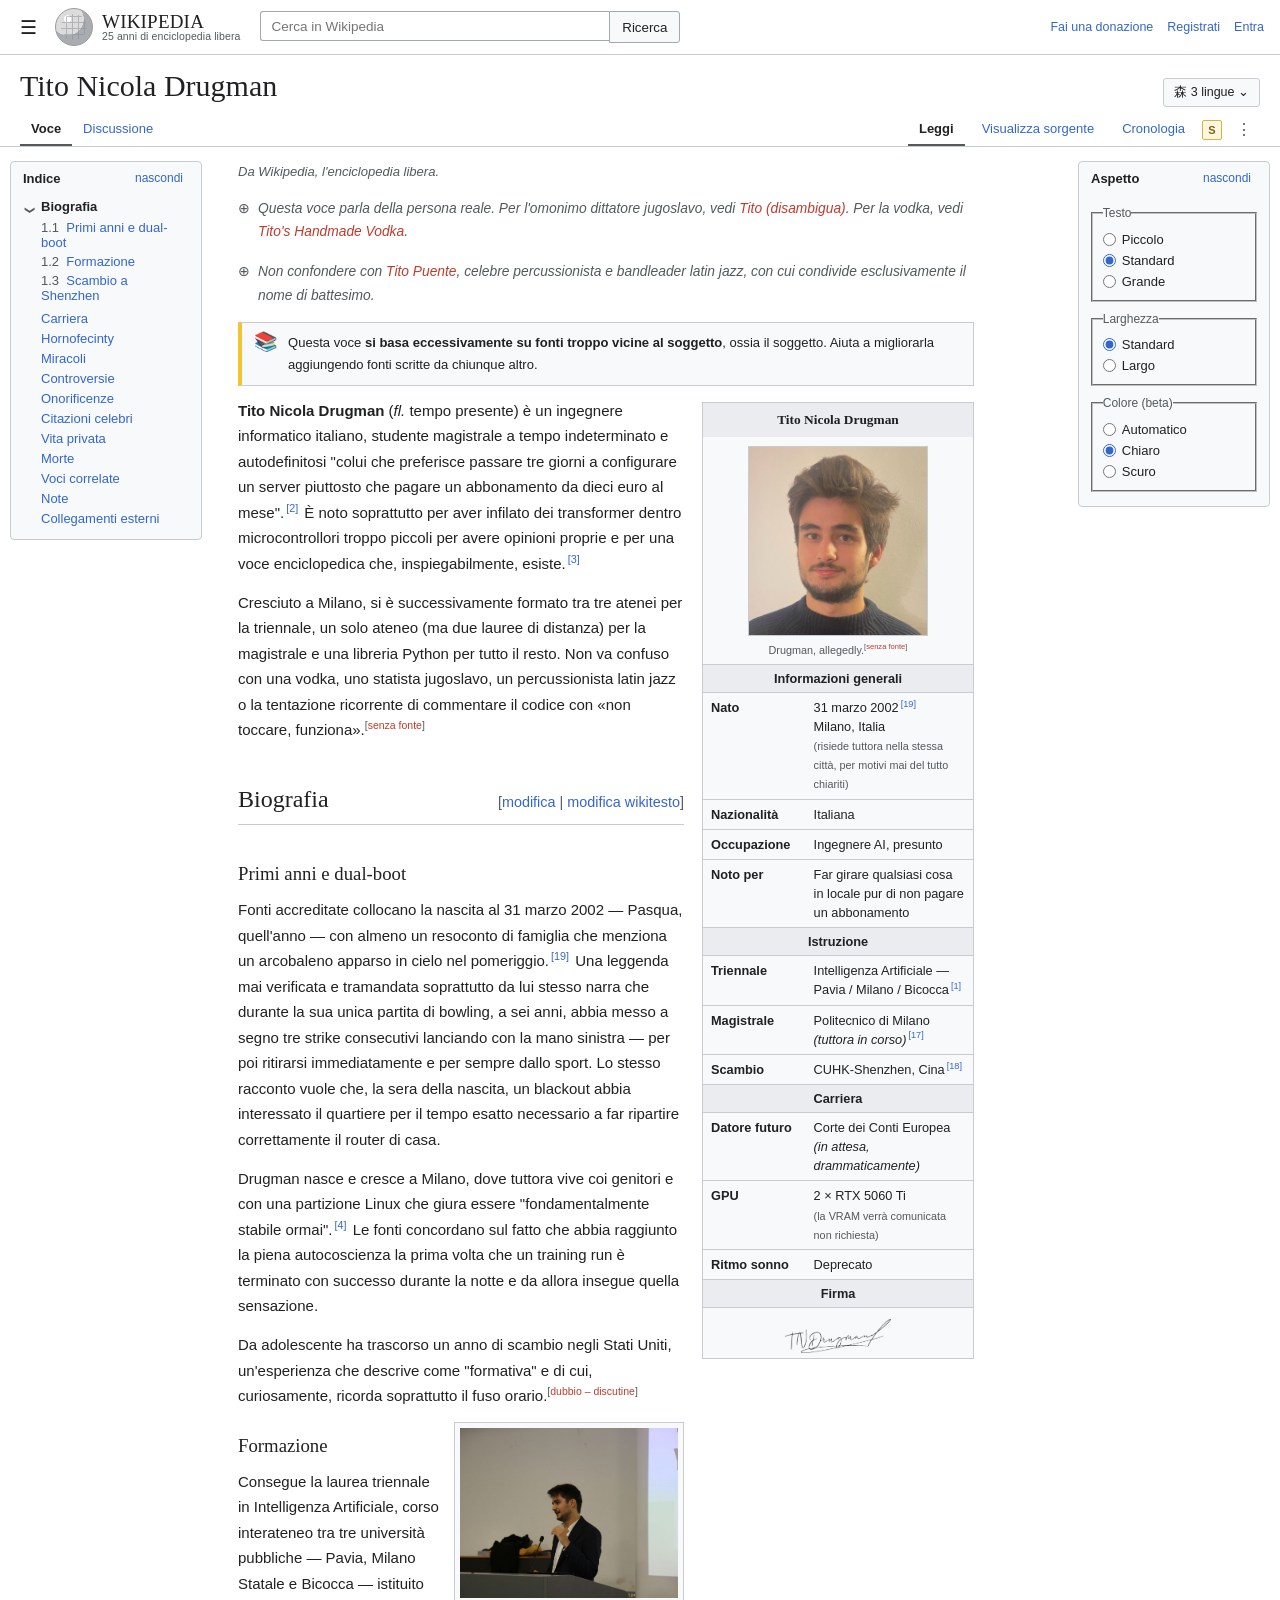
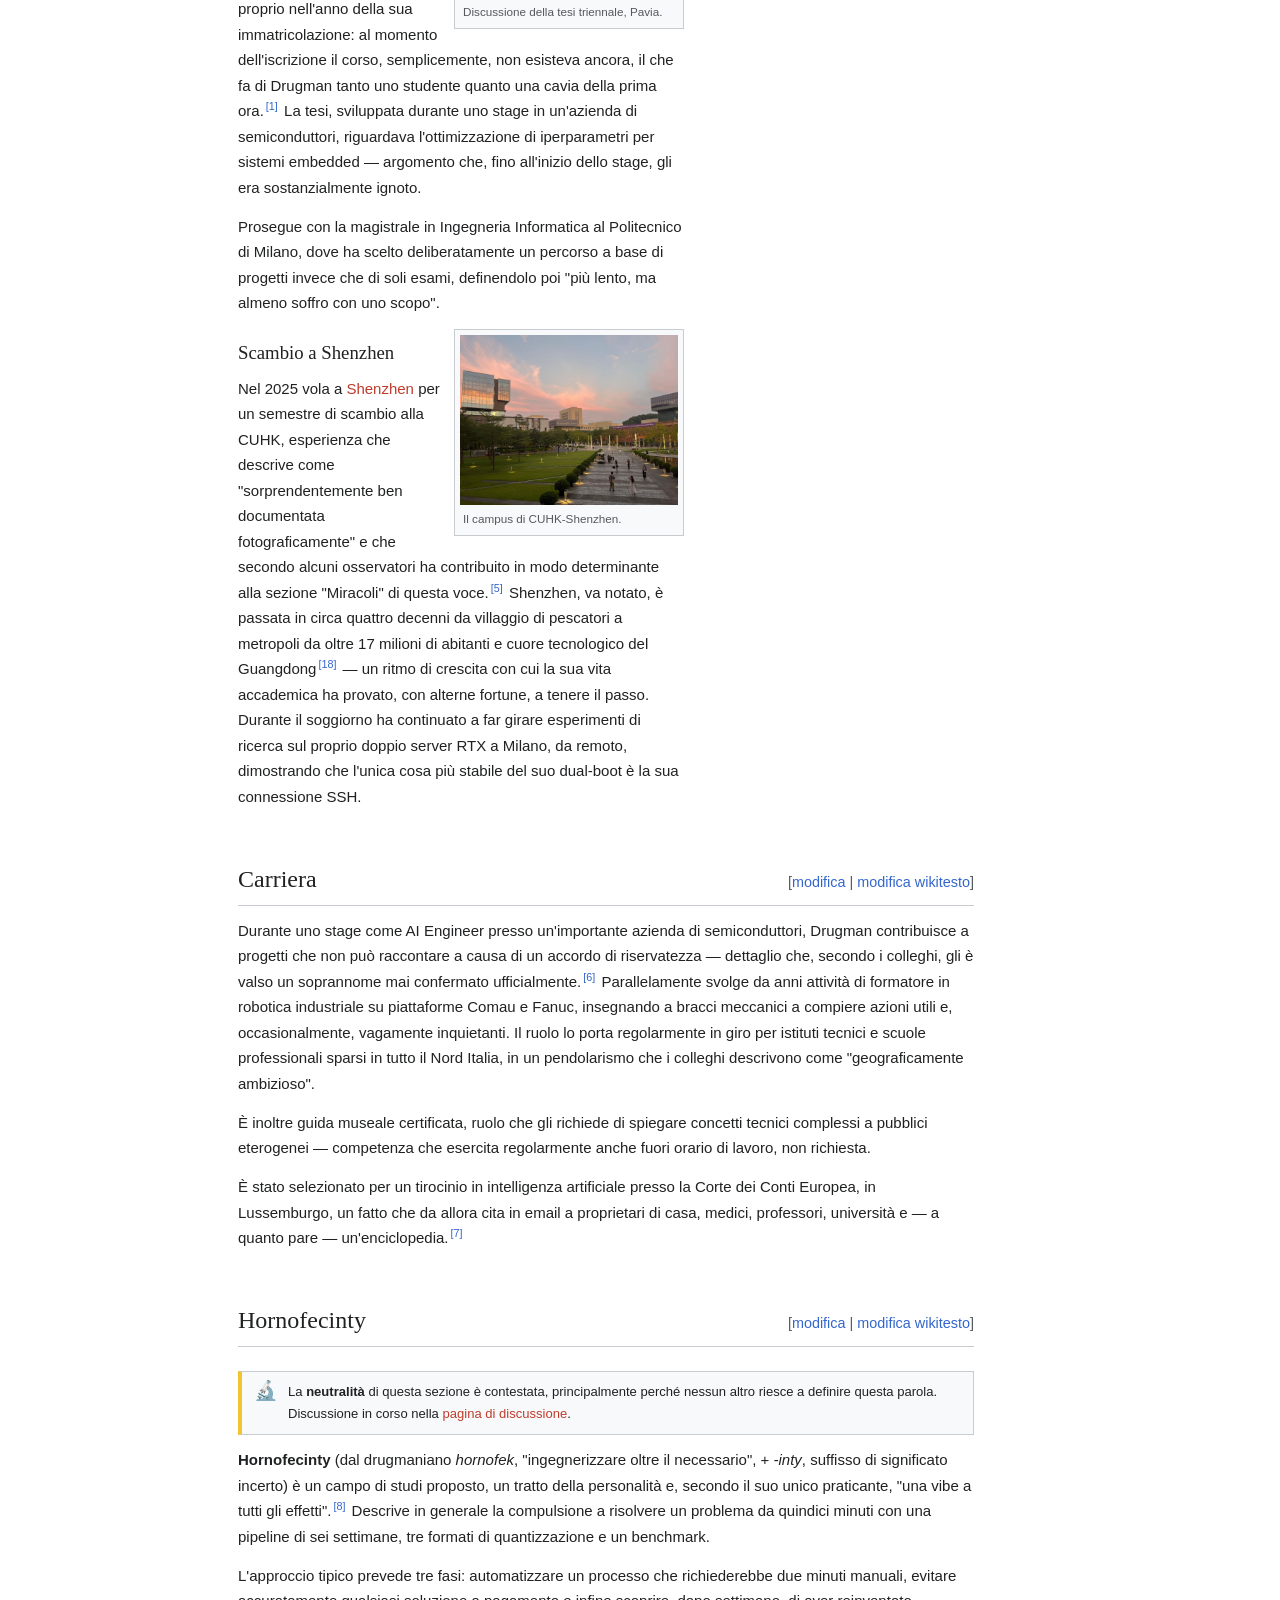
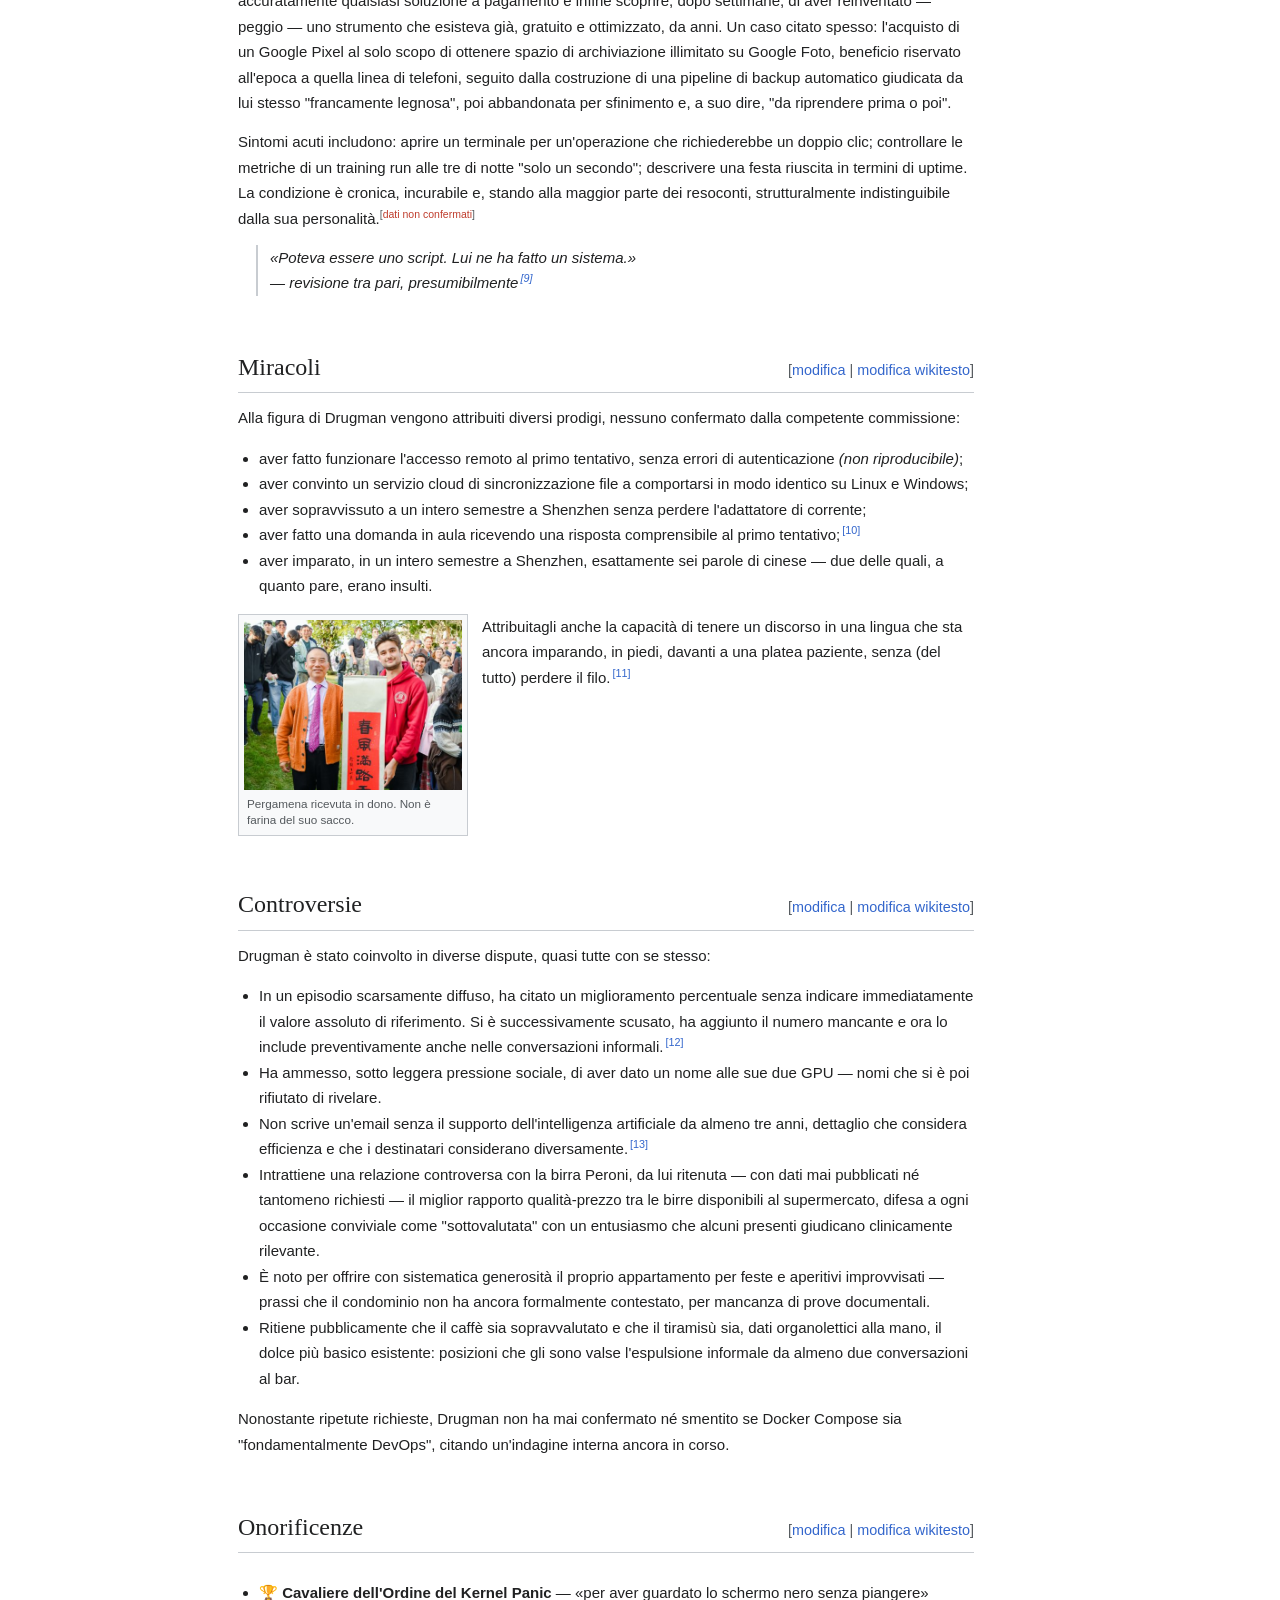
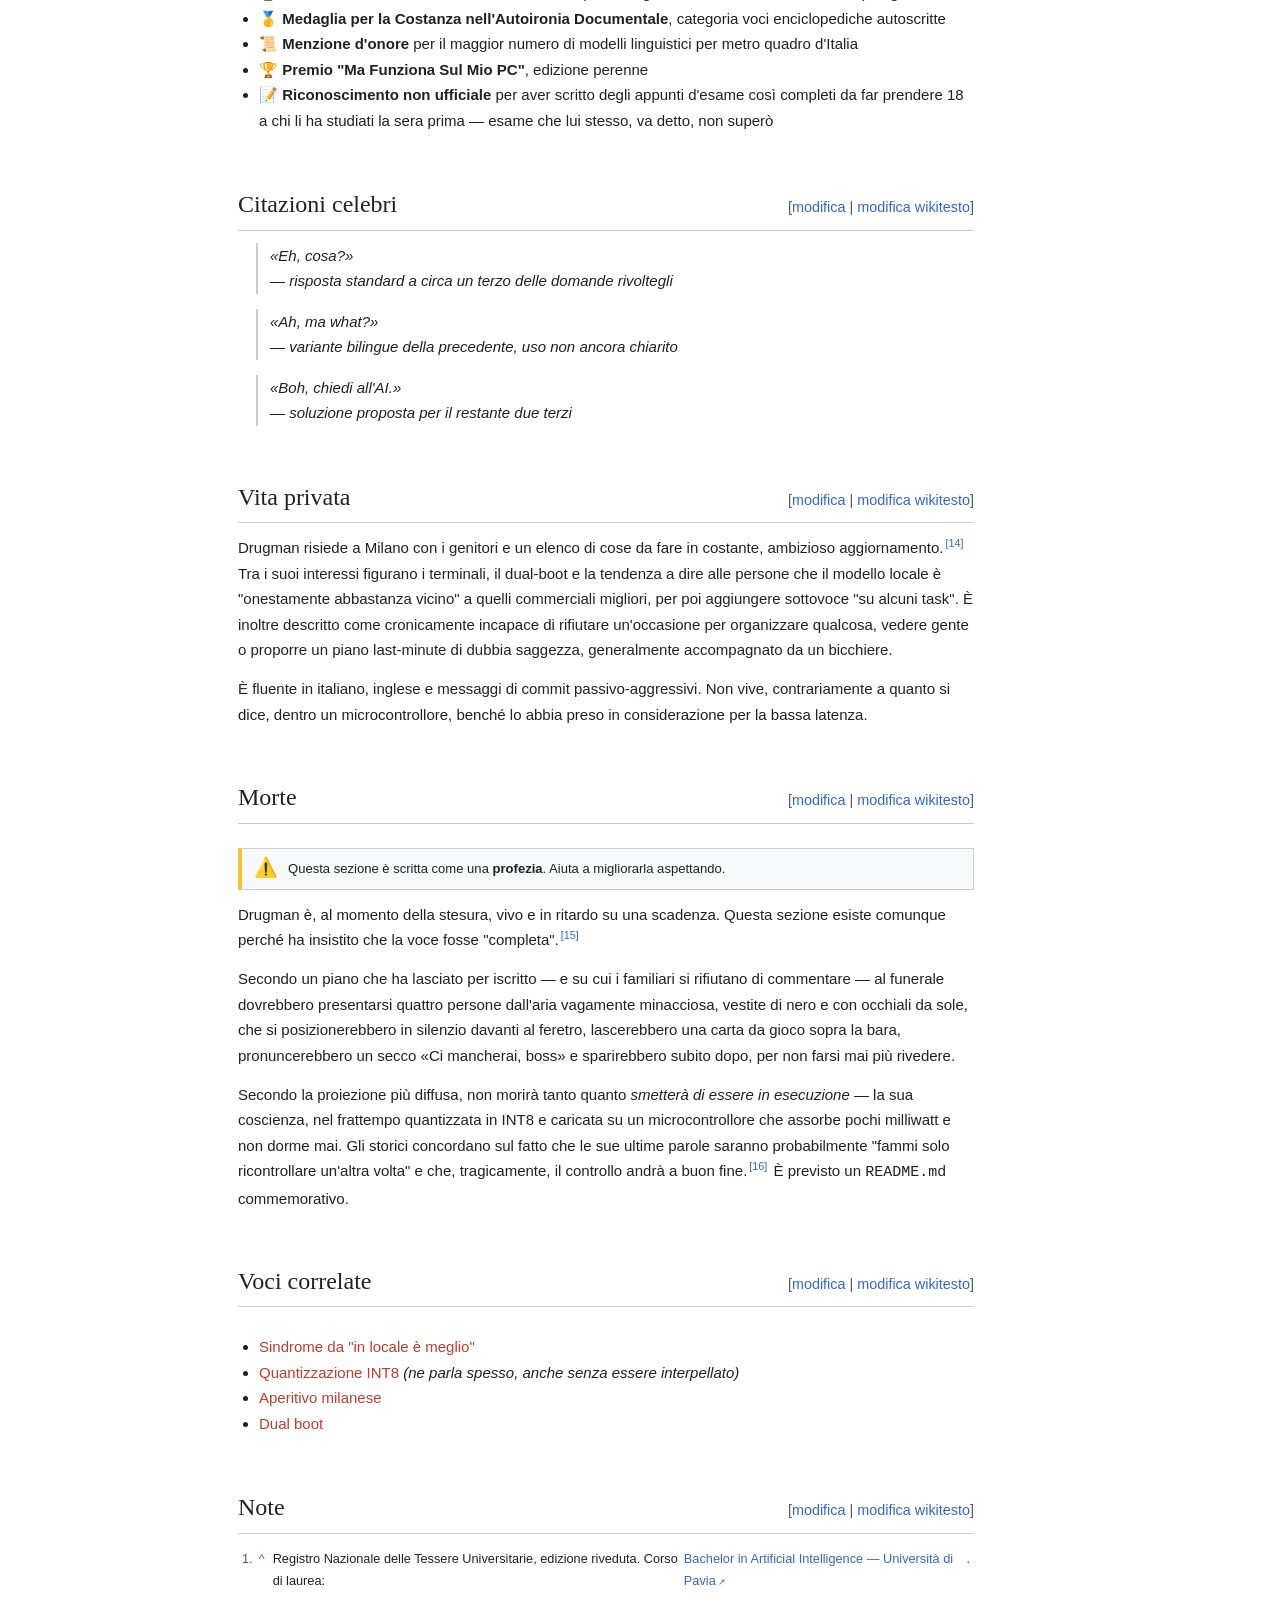
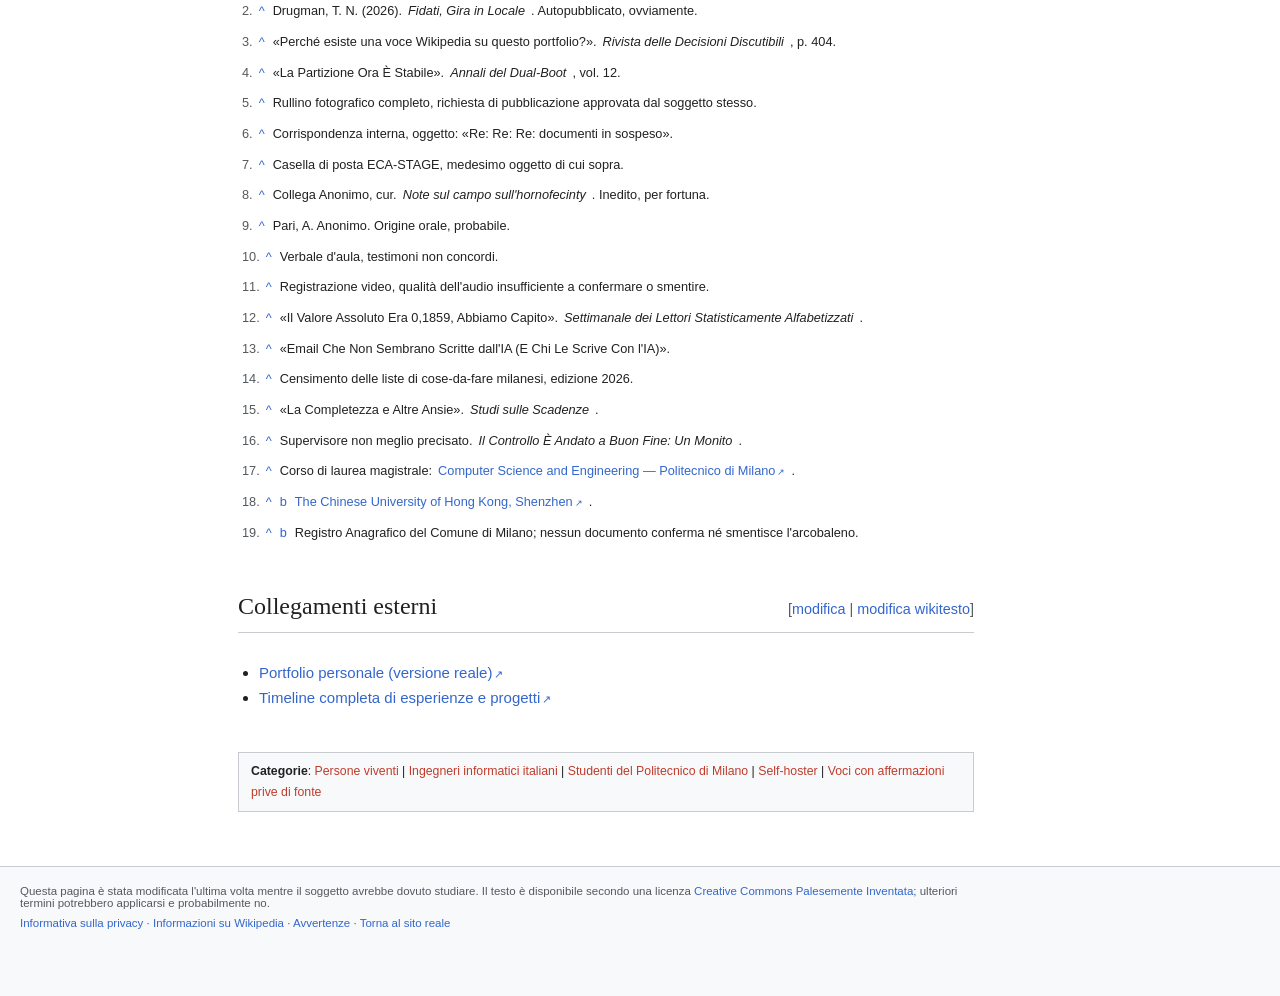
==== commit c74a346e: "next improvements" ====
--- a/wikipedia/index.html
+++ b/wikipedia/index.html
@@ -1,5 +1,5 @@
 <!DOCTYPE html>
-<html lang="it" class="theme-auto">
+<html lang="it" class="theme-light">
 <head>
 <meta charset="UTF-8">
 <meta name="viewport" content="width=device-width, initial-scale=1.0">
@@ -23,9 +23,9 @@
 }
 @media (prefers-color-scheme: dark){
   html.theme-auto{
-    --blue:#8ab4f8; --blue-visited:#c0b6f2; --red:#ff8a80;
+    --blue:#88a3e8; --blue-visited:#a799cd; --red:#fd7865;
     --border:#3d3d3d; --border-light:#3d3d3d; --box-bg:#27292d; --box-bg2:#2b2f33;
-    --text:#eaecf0; --muted:#a2a9b1; --bg:#101418; --link-hover-bg:rgba(138,180,248,.08);
+    --text:#eaecf0; --muted:#a2a9b1; --bg:#101418; --link-hover-bg:rgba(136,163,232,.1);
   }
 }
 *{box-sizing:border-box;}
@@ -161,7 +161,6 @@
 .ambox{display:flex;gap:10px;align-items:flex-start;border:1px solid var(--border-light);border-left:4px solid #f4c430;
   background:var(--box-bg);padding:9px 12px;margin:12px 0;font-size:.87em;}
 .ambox .ic{font-size:19px;flex:none;line-height:1;}
-.parody-box{border-left-color:#3366bb;}
 
 .mw-body-content h2{font-family:var(--font-head);font-weight:normal;font-size:1.6em;border-bottom:1px solid var(--border-light);
   margin:1.5em 0 .5em;padding-bottom:.2em;display:flex;align-items:baseline;gap:8px;}
@@ -328,11 +327,11 @@
 <div class="title-row">
   <h1 class="firstHeading">Tito Nicola Drugman</h1>
   <div class="lang-select">
-    <button class="lang-btn" id="lang-btn">&#26862; 2 lingue &#8964;</button>
+    <button class="lang-btn" id="lang-btn">&#26862; 3 lingue &#8964;</button>
     <div class="lang-dropdown" id="lang-dropdown">
-      <a href="#" data-lang-joke="1">English (traduzione automatica, ovviamente)</a>
-      <a href="#" data-lang-joke="1">Latin (Titus Nicolaus Drugmanus)</a>
-      <div class="lang-dropdown__note">Nessuna di queste versioni esiste davvero.</div>
+      <a href="en/index.html">English</a>
+      <a href="la/index.html">Latina</a>
+      <div class="lang-dropdown__note">Modifica collegamenti</div>
     </div>
   </div>
 </div>
@@ -367,16 +366,12 @@
 
     <p class="subtitle">Da Wikipedia, l'enciclopedia libera.</p>
 
-    <p class="hatnote"><span class="ic">&#8853;</span> <span>Questa voce parla della persona reale. Per l'omonimo dittatore jugoslavo, vedi <a class="new" href="#">Tito (disambigua)</a>. Per la sostanza stupefacente, vedi <a class="new" href="#">Droga</a>.</span></p>
-    <p class="hatnote"><span class="ic">&#8853;</span> <span>Non confondere con <a class="new" href="#">Tito "Blue Shell" Drugman</a>, pilota di Mario Kart Wii di dubbia esistenza.</span></p>
-
-    <div class="ambox parody-box">
-      <span class="ic">&#127183;</span>
-      <span><b>Questa è una pagina parodia.</b> Non è affiliata, sponsorizzata né approvata da Wikipedia o dalla Wikimedia Foundation. Ogni "fatto" qui sotto è stato scritto dal soggetto su se stesso, per gioco. Nessun server è stato maltrattato nella stesura.</span>
-    </div>
+    <p class="hatnote"><span class="ic">&#8853;</span> <span>Questa voce parla della persona reale. Per l'omonimo dittatore jugoslavo, vedi <a class="new" href="#">Tito (disambigua)</a>. Per la vodka, vedi <a class="new" href="#">Tito's Handmade Vodka</a>.</span></p>
+    <p class="hatnote"><span class="ic">&#8853;</span> <span>Non confondere con <a class="new" href="#">Tito Puente</a>, celebre percussionista e bandleader latin jazz, con cui condivide esclusivamente il nome di battesimo.</span></p>
+
     <div class="ambox">
       <span class="ic">&#128218;</span>
-      <span>Questa voce <b>si basa eccessivamente su fonti troppo vicine al soggetto</b>, ossia il soggetto. Aiuta a migliorarla aggiungendo fonti scritte da chiunque altro. <i>(Il template non verrà mai rimosso.)</i></span>
+      <span>Questa voce <b>si basa eccessivamente su fonti troppo vicine al soggetto</b>, ossia il soggetto. Aiuta a migliorarla aggiungendo fonti scritte da chiunque altro.</span>
     </div>
 
     <aside class="infobox">
@@ -387,14 +382,14 @@
       </div>
       <table>
         <tr><td class="ib-section" colspan="2">Informazioni generali</td></tr>
-        <tr><th>Nato</th><td>Milano, Italia<br><span class="ib-sub">(risiede tuttora nella stessa città, per motivi mai del tutto chiariti)</span></td></tr>
+        <tr><th>Nato</th><td>31 marzo 2002<sup class="ref-sup" id="cite_ref-19"><a href="#cite_note-19">[19]</a></sup><br>Milano, Italia<br><span class="ib-sub">(risiede tuttora nella stessa città, per motivi mai del tutto chiariti)</span></td></tr>
         <tr><th>Nazionalità</th><td>Italiana</td></tr>
         <tr><th>Occupazione</th><td>Ingegnere AI, presunto</td></tr>
-        <tr><th>Noto per</th><td>Far girare modelli in locale per non pagare l'API; possedere due GPU e dirlo a chiunque</td></tr>
+        <tr><th>Noto per</th><td>Far girare qualsiasi cosa in locale pur di non pagare un abbonamento</td></tr>
         <tr><td class="ib-section" colspan="2">Istruzione</td></tr>
         <tr><th>Triennale</th><td>Intelligenza Artificiale — Pavia / Milano / Bicocca<sup class="ref-sup" id="cite_ref-1"><a href="#cite_note-1">[1]</a></sup></td></tr>
-        <tr><th>Magistrale</th><td>Politecnico di Milano <i>(tuttora in corso)</i></td></tr>
-        <tr><th>Scambio</th><td>CUHK-Shenzhen, Cina</td></tr>
+        <tr><th>Magistrale</th><td>Politecnico di Milano <i>(tuttora in corso)</i><sup class="ref-sup" id="cite_ref-17"><a href="#cite_note-17">[17]</a></sup></td></tr>
+        <tr><th>Scambio</th><td>CUHK-Shenzhen, Cina<sup class="ref-sup" id="cite_ref-18"><a href="#cite_note-18">[18]</a></sup></td></tr>
         <tr><td class="ib-section" colspan="2">Carriera</td></tr>
         <tr><th>Datore futuro</th><td>Corte dei Conti Europea <i>(in attesa, drammaticamente)</i></td></tr>
         <tr><th>GPU</th><td>2 × RTX 5060 Ti<br><span class="ib-sub">(la VRAM verrà comunicata non richiesta)</span></td></tr>
@@ -404,9 +399,9 @@
       </table>
     </aside>
 
-    <p><b>Tito Nicola Drugman</b> (<i>fl.</i> tempo presente) è un ingegnere informatico italiano, studente magistrale a tempo indeterminato e autodefinitosi "quello che fa girare il modello in locale per risparmiare sull'API".<sup class="ref-sup" id="cite_ref-2"><a href="#cite_note-2">[2]</a></sup> È noto soprattutto per aver infilato dei transformer dentro microcontrollori troppo piccoli per avere opinioni proprie, e per una voce enciclopedica che, inspiegabilmente, esiste.<sup class="ref-sup" id="cite_ref-3"><a href="#cite_note-3">[3]</a></sup></p>
-
-    <p>Cresciuto a Milano, si è successivamente formato tra tre atenei per la triennale, un solo ateneo (ma due lauree di distanza) per la magistrale, e una libreria Python per tutto il resto. Non va confuso con una sostanza stupefacente, uno statista jugoslavo, o la tentazione ricorrente di chiamare una variabile <code>temp2</code>.<sup class="cn">[<a class="new" href="#">senza fonte</a>]</sup></p>
+    <p><b>Tito Nicola Drugman</b> (<i>fl.</i> tempo presente) è un ingegnere informatico italiano, studente magistrale a tempo indeterminato e autodefinitosi "colui che preferisce passare tre giorni a configurare un server piuttosto che pagare un abbonamento da dieci euro al mese".<sup class="ref-sup" id="cite_ref-2"><a href="#cite_note-2">[2]</a></sup> È noto soprattutto per aver infilato dei transformer dentro microcontrollori troppo piccoli per avere opinioni proprie e per una voce enciclopedica che, inspiegabilmente, esiste.<sup class="ref-sup" id="cite_ref-3"><a href="#cite_note-3">[3]</a></sup></p>
+
+    <p>Cresciuto a Milano, si è successivamente formato tra tre atenei per la triennale, un solo ateneo (ma due lauree di distanza) per la magistrale e una libreria Python per tutto il resto. Non va confuso con una vodka, uno statista jugoslavo, un percussionista latin jazz o la tentazione ricorrente di commentare il codice con «non toccare, funziona».<sup class="cn">[<a class="new" href="#">senza fonte</a>]</sup></p>
 
     <nav class="toc-inline side-box is-collapsed" id="toc-mobile-box">
       <div class="side-box__head"><span>Indice</span><button class="side-box__hide" data-hide-target="toc-mobile-box">apri</button></div>
@@ -420,7 +415,8 @@
       <div class="section-body">
 
         <h3 id="primi-anni">Primi anni e dual-boot</h3>
-        <p>Drugman nasce e cresce a Milano, dove tuttora vive coi genitori e con una partizione Linux che giura essere "fondamentalmente stabile ormai".<sup class="ref-sup" id="cite_ref-4"><a href="#cite_note-4">[4]</a></sup> Le fonti concordano sul fatto che abbia raggiunto la piena autocoscienza la prima volta che un training run è terminato con successo durante la notte, e da allora insegue quella sensazione.</p>
+        <p>Fonti accreditate collocano la nascita al 31 marzo 2002 — Pasqua, quell'anno — con almeno un resoconto di famiglia che menziona un arcobaleno apparso in cielo nel pomeriggio.<sup class="ref-sup" id="cite_ref-19b"><a href="#cite_note-19">[19]</a></sup> Una leggenda mai verificata e tramandata soprattutto da lui stesso narra che durante la sua unica partita di bowling, a sei anni, abbia messo a segno tre strike consecutivi lanciando con la mano sinistra — per poi ritirarsi immediatamente e per sempre dallo sport. Lo stesso racconto vuole che, la sera della nascita, un blackout abbia interessato il quartiere per il tempo esatto necessario a far ripartire correttamente il router di casa.</p>
+        <p>Drugman nasce e cresce a Milano, dove tuttora vive coi genitori e con una partizione Linux che giura essere "fondamentalmente stabile ormai".<sup class="ref-sup" id="cite_ref-4"><a href="#cite_note-4">[4]</a></sup> Le fonti concordano sul fatto che abbia raggiunto la piena autocoscienza la prima volta che un training run è terminato con successo durante la notte e da allora insegue quella sensazione.</p>
         <p>Da adolescente ha trascorso un anno di scambio negli Stati Uniti, un'esperienza che descrive come "formativa" e di cui, curiosamente, ricorda soprattutto il fuso orario.<sup class="cn">[<a class="new" href="#">dubbio – discutine</a>]</sup></p>
 
         <figure class="wiki-thumb">
@@ -428,7 +424,7 @@
           <figcaption>Discussione della tesi triennale, Pavia.</figcaption>
         </figure>
         <h3 id="formazione">Formazione</h3>
-        <p>Consegue la laurea triennale in Intelligenza Artificiale frequentando contemporaneamente tre atenei — Pavia, Milano Statale e Bicocca — una scelta che i biografi attribuiscono al desiderio di collezionare il maggior numero possibile di tessere universitarie.<sup class="ref-sup" id="cite_ref-1b"><a href="#cite_note-1">[1]</a></sup> La tesi, sviluppata durante uno stage in un'azienda di semiconduttori, riguardava l'ottimizzazione di iperparametri per sistemi embedded — argomento che continua a spiegare a chiunque gli chieda, anche solo educatamente, "come va".</p>
+        <p>Consegue la laurea triennale in Intelligenza Artificiale, corso interateneo tra tre università pubbliche — Pavia, Milano Statale e Bicocca — istituito proprio nell'anno della sua immatricolazione: al momento dell'iscrizione il corso, semplicemente, non esisteva ancora, il che fa di Drugman tanto uno studente quanto una cavia della prima ora.<sup class="ref-sup" id="cite_ref-1b"><a href="#cite_note-1">[1]</a></sup> La tesi, sviluppata durante uno stage in un'azienda di semiconduttori, riguardava l'ottimizzazione di iperparametri per sistemi embedded — argomento che, fino all'inizio dello stage, gli era sostanzialmente ignoto.</p>
         <p>Prosegue con la magistrale in Ingegneria Informatica al Politecnico di Milano, dove ha scelto deliberatamente un percorso a base di progetti invece che di soli esami, definendolo poi "più lento, ma almeno soffro con uno scopo".</p>
 
         <figure class="wiki-thumb">
@@ -436,14 +432,14 @@
           <figcaption>Il campus di CUHK-Shenzhen.</figcaption>
         </figure>
         <h3 id="shenzhen">Scambio a Shenzhen</h3>
-        <p>Nel 2025 vola a <a class="new" href="#">Shenzhen</a> per un semestre di scambio alla CUHK, esperienza che descrive come "sorprendentemente ben documentata fotograficamente" e che secondo alcuni osservatori ha contribuito in modo determinante alla sezione "Miracoli" di questa voce.<sup class="ref-sup" id="cite_ref-5"><a href="#cite_note-5">[5]</a></sup> Durante il soggiorno ha continuato a far girare esperimenti di ricerca sul proprio doppio server RTX a Milano, da remoto, dimostrando che l'unica cosa più stabile del suo dual-boot è la sua connessione SSH.</p>
+        <p>Nel 2025 vola a <a class="new" href="#">Shenzhen</a> per un semestre di scambio alla CUHK, esperienza che descrive come "sorprendentemente ben documentata fotograficamente" e che secondo alcuni osservatori ha contribuito in modo determinante alla sezione "Miracoli" di questa voce.<sup class="ref-sup" id="cite_ref-5"><a href="#cite_note-5">[5]</a></sup> Shenzhen, va notato, è passata in circa quattro decenni da villaggio di pescatori a metropoli da oltre 17 milioni di abitanti e cuore tecnologico del Guangdong<sup class="ref-sup" id="cite_ref-18b"><a href="#cite_note-18">[18]</a></sup> — un ritmo di crescita con cui la sua vita accademica ha provato, con alterne fortune, a tenere il passo. Durante il soggiorno ha continuato a far girare esperimenti di ricerca sul proprio doppio server RTX a Milano, da remoto, dimostrando che l'unica cosa più stabile del suo dual-boot è la sua connessione SSH.</p>
       </div>
     </section>
 
     <section class="wiki-section" data-id="carriera">
       <h2 id="carriera">Carriera <button class="section-toggle is-open" aria-label="Comprimi sezione">&#9662;</button><span class="mw-editsection">[<a class="new" href="#">modifica</a> | <a class="new" href="#">modifica wikitesto</a>]</span></h2>
       <div class="section-body">
-        <p>Durante uno stage come AI Engineer presso un'importante azienda di semiconduttori, Drugman contribuisce a progetti che non può raccontare a causa di un accordo di riservatezza — dettaglio che, secondo i colleghi, ha soltanto amplificato la sua fama in ufficio.<sup class="ref-sup" id="cite_ref-6"><a href="#cite_note-6">[6]</a></sup> Parallelamente svolge da anni attività di formatore in robotica industriale su piattaforme Comau e Fanuc, insegnando a bracci meccanici a compiere azioni utili e, occasionalmente, vagamente inquietanti.</p>
+        <p>Durante uno stage come AI Engineer presso un'importante azienda di semiconduttori, Drugman contribuisce a progetti che non può raccontare a causa di un accordo di riservatezza — dettaglio che, secondo i colleghi, gli è valso un soprannome mai confermato ufficialmente.<sup class="ref-sup" id="cite_ref-6"><a href="#cite_note-6">[6]</a></sup> Parallelamente svolge da anni attività di formatore in robotica industriale su piattaforme Comau e Fanuc, insegnando a bracci meccanici a compiere azioni utili e, occasionalmente, vagamente inquietanti. Il ruolo lo porta regolarmente in giro per istituti tecnici e scuole professionali sparsi in tutto il Nord Italia, in un pendolarismo che i colleghi descrivono come "geograficamente ambizioso".</p>
         <p>È inoltre guida museale certificata, ruolo che gli richiede di spiegare concetti tecnici complessi a pubblici eterogenei — competenza che esercita regolarmente anche fuori orario di lavoro, non richiesta.</p>
         <p>È stato selezionato per un tirocinio in intelligenza artificiale presso la Corte dei Conti Europea, in Lussemburgo, un fatto che da allora cita in email a proprietari di casa, medici, professori, università e — a quanto pare — un'enciclopedia.<sup class="ref-sup" id="cite_ref-7"><a href="#cite_note-7">[7]</a></sup></p>
       </div>
@@ -457,7 +453,8 @@
           <span>La <b>neutralità</b> di questa sezione è contestata, principalmente perché nessun altro riesce a definire questa parola. Discussione in corso nella <a class="new" href="#">pagina di discussione</a>.</span>
         </div>
         <p><b>Hornofecinty</b> (dal drugmaniano <i>hornofek</i>, "ingegnerizzare oltre il necessario", + <i>-inty</i>, suffisso di significato incerto) è un campo di studi proposto, un tratto della personalità e, secondo il suo unico praticante, "una vibe a tutti gli effetti".<sup class="ref-sup" id="cite_ref-8"><a href="#cite_note-8">[8]</a></sup> Descrive in generale la compulsione a risolvere un problema da quindici minuti con una pipeline di sei settimane, tre formati di quantizzazione e un benchmark.</p>
-        <p>Sintomi acuti includono: comprare una seconda GPU "per la tesi"; sostituire un <code>if</code> funzionante con una Random Forest; rispondere a "come va?" con una cifra di latenza in millisecondi. La condizione è cronica, incurabile e, secondo la maggior parte dei resoconti, strutturalmente indistinguibile dalla sua personalità.<sup class="cn">[<a class="new" href="#">parole ingannevoli</a>]</sup></p>
+        <p>L'approccio tipico prevede tre fasi: automatizzare un processo che richiederebbe due minuti manuali, evitare accuratamente qualsiasi soluzione a pagamento e infine scoprire, dopo settimane, di aver reinventato — peggio — uno strumento che esisteva già, gratuito e ottimizzato, da anni. Un caso citato spesso: l'acquisto di un Google Pixel al solo scopo di ottenere spazio di archiviazione illimitato su Google Foto, beneficio riservato all'epoca a quella linea di telefoni, seguito dalla costruzione di una pipeline di backup automatico giudicata da lui stesso "francamente legnosa", poi abbandonata per sfinimento e, a suo dire, "da riprendere prima o poi".</p>
+        <p>Sintomi acuti includono: aprire un terminale per un'operazione che richiederebbe un doppio clic; controllare le metriche di un training run alle tre di notte "solo un secondo"; descrivere una festa riuscita in termini di uptime. La condizione è cronica, incurabile e, stando alla maggior parte dei resoconti, strutturalmente indistinguibile dalla sua personalità.<sup class="cn">[<a class="new" href="#">dati non confermati</a>]</sup></p>
         <blockquote>«Poteva essere uno script. Lui ne ha fatto un sistema.»<br>— revisione tra pari, presumibilmente<sup class="ref-sup" id="cite_ref-9"><a href="#cite_note-9">[9]</a></sup></blockquote>
       </div>
     </section>
@@ -470,7 +467,8 @@
           <li>aver fatto funzionare l'accesso remoto al primo tentativo, senza errori di autenticazione <i>(non riproducibile)</i>;</li>
           <li>aver convinto un servizio cloud di sincronizzazione file a comportarsi in modo identico su Linux e Windows;</li>
           <li>aver sopravvissuto a un intero semestre a Shenzhen senza perdere l'adattatore di corrente;</li>
-          <li>aver fatto una domanda in aula ricevendo una risposta comprensibile al primo tentativo.<sup class="ref-sup" id="cite_ref-10"><a href="#cite_note-10">[10]</a></sup></li>
+          <li>aver fatto una domanda in aula ricevendo una risposta comprensibile al primo tentativo;<sup class="ref-sup" id="cite_ref-10"><a href="#cite_note-10">[10]</a></sup></li>
+          <li>aver imparato, in un intero semestre a Shenzhen, esattamente sei parole di cinese — due delle quali, a quanto pare, erano insulti.</li>
         </ul>
         <figure class="wiki-thumb left">
           <img class="wiki-lightbox-img" src="../assets/pictures/china_1.jpg" alt="Pergamena di calligrafia ricevuta in dono" data-caption="Una pergamena di calligrafia, ricevuta in dono — non autoprodotta, per chiarezza." data-credit="Dono di terzi" data-license="Uso concesso, verbalmente">
@@ -483,11 +481,14 @@
     <section class="wiki-section" data-id="controversie">
       <h2 id="controversie">Controversie <button class="section-toggle is-open" aria-label="Comprimi sezione">&#9662;</button><span class="mw-editsection">[<a class="new" href="#">modifica</a> | <a class="new" href="#">modifica wikitesto</a>]</span></h2>
       <div class="section-body">
-        <p>Drugman è stato coinvolto in diverse dispute, tutte con se stesso:</p>
+        <p>Drugman è stato coinvolto in diverse dispute, quasi tutte con se stesso:</p>
         <ul>
-          <li>In un episodio scarsamente diffuso, ha citato un miglioramento percentuale senza indicare immediatamente il valore assoluto di riferimento. Si è successivamente scusato, ha aggiunto il numero mancante, e ora lo include preventivamente anche nelle conversazioni informali.<sup class="ref-sup" id="cite_ref-12"><a href="#cite_note-12">[12]</a></sup></li>
-          <li>È accusato di riferirsi alla propria workstation con due GPU nello stesso tono con cui altri parlano dei propri animali domestici.</li>
-          <li>Sostiene che le sue email "non sembrino scritte dall'intelligenza artificiale", posizione ritenuta ironica vista la sua professione, la sua workstation e questa stessa voce.<sup class="ref-sup" id="cite_ref-13"><a href="#cite_note-13">[13]</a></sup></li>
+          <li>In un episodio scarsamente diffuso, ha citato un miglioramento percentuale senza indicare immediatamente il valore assoluto di riferimento. Si è successivamente scusato, ha aggiunto il numero mancante e ora lo include preventivamente anche nelle conversazioni informali.<sup class="ref-sup" id="cite_ref-12"><a href="#cite_note-12">[12]</a></sup></li>
+          <li>Ha ammesso, sotto leggera pressione sociale, di aver dato un nome alle sue due GPU — nomi che si è poi rifiutato di rivelare.</li>
+          <li>Non scrive un'email senza il supporto dell'intelligenza artificiale da almeno tre anni, dettaglio che considera efficienza e che i destinatari considerano diversamente.<sup class="ref-sup" id="cite_ref-13"><a href="#cite_note-13">[13]</a></sup></li>
+          <li>Intrattiene una relazione controversa con la birra Peroni, da lui ritenuta — con dati mai pubblicati né tantomeno richiesti — il miglior rapporto qualità-prezzo tra le birre disponibili al supermercato, difesa a ogni occasione conviviale come "sottovalutata" con un entusiasmo che alcuni presenti giudicano clinicamente rilevante.</li>
+          <li>È noto per offrire con sistematica generosità il proprio appartamento per feste e aperitivi improvvisati — prassi che il condominio non ha ancora formalmente contestato, per mancanza di prove documentali.</li>
+          <li>Ritiene pubblicamente che il caffè sia sopravvalutato e che il tiramisù sia, dati organolettici alla mano, il dolce più basico esistente: posizioni che gli sono valse l'espulsione informale da almeno due conversazioni al bar.</li>
         </ul>
         <p>Nonostante ripetute richieste, Drugman non ha mai confermato né smentito se Docker Compose sia "fondamentalmente DevOps", citando un'indagine interna ancora in corso.</p>
       </div>
@@ -501,14 +502,24 @@
           <li>&#129351; <b>Medaglia per la Costanza nell'Autoironia Documentale</b>, categoria voci enciclopediche autoscritte</li>
           <li>&#128220; <b>Menzione d'onore</b> per il maggior numero di modelli linguistici per metro quadro d'Italia</li>
           <li>&#127942; <b>Premio "Ma Funziona Sul Mio PC"</b>, edizione perenne</li>
+          <li>&#128221; <b>Riconoscimento non ufficiale</b> per aver scritto degli appunti d'esame così completi da far prendere 18 a chi li ha studiati la sera prima — esame che lui stesso, va detto, non superò</li>
         </ul>
+      </div>
+    </section>
+
+    <section class="wiki-section" data-id="citazioni">
+      <h2 id="citazioni">Citazioni celebri <button class="section-toggle is-open" aria-label="Comprimi sezione">&#9662;</button><span class="mw-editsection">[<a class="new" href="#">modifica</a> | <a class="new" href="#">modifica wikitesto</a>]</span></h2>
+      <div class="section-body">
+        <blockquote>«Eh, cosa?»<br>— risposta standard a circa un terzo delle domande rivoltegli</blockquote>
+        <blockquote>«Ah, ma what?»<br>— variante bilingue della precedente, uso non ancora chiarito</blockquote>
+        <blockquote>«Boh, chiedi all'AI.»<br>— soluzione proposta per il restante due terzi</blockquote>
       </div>
     </section>
 
     <section class="wiki-section" data-id="vita-privata">
       <h2 id="vita-privata">Vita privata <button class="section-toggle is-open" aria-label="Comprimi sezione">&#9662;</button><span class="mw-editsection">[<a class="new" href="#">modifica</a> | <a class="new" href="#">modifica wikitesto</a>]</span></h2>
       <div class="section-body">
-        <p>Drugman risiede a Milano con i genitori e un elenco di cose da fare in costante, ambizioso aggiornamento.<sup class="ref-sup" id="cite_ref-14"><a href="#cite_note-14">[14]</a></sup> Tra i suoi interessi figurano i terminali, il dual-boot, e la tendenza a dire alle persone che il modello locale è "onestamente abbastanza vicino" a quelli commerciali migliori, per poi aggiungere sottovoce "su alcuni task".</p>
+        <p>Drugman risiede a Milano con i genitori e un elenco di cose da fare in costante, ambizioso aggiornamento.<sup class="ref-sup" id="cite_ref-14"><a href="#cite_note-14">[14]</a></sup> Tra i suoi interessi figurano i terminali, il dual-boot e la tendenza a dire alle persone che il modello locale è "onestamente abbastanza vicino" a quelli commerciali migliori, per poi aggiungere sottovoce "su alcuni task". È inoltre descritto come cronicamente incapace di rifiutare un'occasione per organizzare qualcosa, vedere gente o proporre un piano last-minute di dubbia saggezza, generalmente accompagnato da un bicchiere.</p>
         <p>È fluente in italiano, inglese e messaggi di commit passivo-aggressivi. Non vive, contrariamente a quanto si dice, dentro un microcontrollore, benché lo abbia preso in considerazione per la bassa latenza.</p>
       </div>
     </section>
@@ -521,7 +532,8 @@
           <span>Questa sezione è scritta come una <b>profezia</b>. Aiuta a migliorarla aspettando.</span>
         </div>
         <p>Drugman è, al momento della stesura, vivo e in ritardo su una scadenza. Questa sezione esiste comunque perché ha insistito che la voce fosse "completa".<sup class="ref-sup" id="cite_ref-15"><a href="#cite_note-15">[15]</a></sup></p>
-        <p>Secondo la proiezione più diffusa, non morirà tanto quanto <i>smetterà di essere in esecuzione</i> — la sua coscienza, nel frattempo quantizzata in INT8 e caricata su un microcontrollore che assorbe pochi milliwatt e non dorme mai. Gli storici concordano sul fatto che le sue ultime parole saranno probabilmente "fammi solo ricontrollare un'altra volta", e che, tragicamente, il controllo andrà a buon fine.<sup class="ref-sup" id="cite_ref-16"><a href="#cite_note-16">[16]</a></sup> È previsto un <code>README.md</code> commemorativo.</p>
+        <p>Secondo un piano che ha lasciato per iscritto — e su cui i familiari si rifiutano di commentare — al funerale dovrebbero presentarsi quattro persone dall'aria vagamente minacciosa, vestite di nero e con occhiali da sole, che si posizionerebbero in silenzio davanti al feretro, lascerebbero una carta da gioco sopra la bara, pronuncerebbero un secco «Ci mancherai, boss» e sparirebbero subito dopo, per non farsi mai più rivedere.</p>
+        <p>Secondo la proiezione più diffusa, non morirà tanto quanto <i>smetterà di essere in esecuzione</i> — la sua coscienza, nel frattempo quantizzata in INT8 e caricata su un microcontrollore che assorbe pochi milliwatt e non dorme mai. Gli storici concordano sul fatto che le sue ultime parole saranno probabilmente "fammi solo ricontrollare un'altra volta" e che, tragicamente, il controllo andrà a buon fine.<sup class="ref-sup" id="cite_ref-16"><a href="#cite_note-16">[16]</a></sup> È previsto un <code>README.md</code> commemorativo.</p>
       </div>
     </section>
 
@@ -529,10 +541,10 @@
       <h2 id="vedi-anche">Voci correlate <button class="section-toggle is-open" aria-label="Comprimi sezione">&#9662;</button><span class="mw-editsection">[<a class="new" href="#">modifica</a> | <a class="new" href="#">modifica wikitesto</a>]</span></h2>
       <div class="section-body">
         <ul>
-          <li><a class="new" href="#">Elenco di persone che possiedono due GPU</a></li>
-          <li><a class="new" href="#">Reciprocal rank fusion</a> <i>(ne va particolarmente fiero)</i></li>
-          <li><a class="new" href="#">"Funziona sul mio computer" (fenomeno)</a></li>
-          <li><a class="new" href="#">Ordine del Kernel Panic</a></li>
+          <li><a class="new" href="#">Sindrome da "in locale è meglio"</a></li>
+          <li><a class="new" href="#">Quantizzazione INT8</a> <i>(ne parla spesso, anche senza essere interpellato)</i></li>
+          <li><a class="new" href="#">Aperitivo milanese</a></li>
+          <li><a class="new" href="#">Dual boot</a></li>
         </ul>
       </div>
     </section>
@@ -541,7 +553,7 @@
       <h2 id="note">Note <button class="section-toggle is-open" aria-label="Comprimi sezione">&#9662;</button><span class="mw-editsection">[<a class="new" href="#">modifica</a> | <a class="new" href="#">modifica wikitesto</a>]</span></h2>
       <div class="section-body">
         <ol class="refs-list" id="refs">
-          <li id="cite_note-1"><a class="back" href="#cite_ref-1">^</a> Registro Nazionale delle Tessere Universitarie, edizione riveduta.</li>
+          <li id="cite_note-1"><a class="back" href="#cite_ref-1">^</a> Registro Nazionale delle Tessere Universitarie, edizione riveduta. Corso di laurea: <a class="ext" href="https://bai.unipv.it/" target="_blank" rel="noopener">Bachelor in Artificial Intelligence — Università di Pavia</a>.</li>
           <li id="cite_note-2"><a class="back" href="#cite_ref-2">^</a> Drugman, T. N. (2026). <i>Fidati, Gira in Locale</i>. Autopubblicato, ovviamente.</li>
           <li id="cite_note-3"><a class="back" href="#cite_ref-3">^</a> «Perché esiste una voce Wikipedia su questo portfolio?». <i>Rivista delle Decisioni Discutibili</i>, p.&nbsp;404.</li>
           <li id="cite_note-4"><a class="back" href="#cite_ref-4">^</a> «La Partizione Ora È Stabile». <i>Annali del Dual-Boot</i>, vol.&nbsp;12.</li>
@@ -557,6 +569,9 @@
           <li id="cite_note-14"><a class="back" href="#cite_ref-14">^</a> Censimento delle liste di cose-da-fare milanesi, edizione 2026.</li>
           <li id="cite_note-15"><a class="back" href="#cite_ref-15">^</a> «La Completezza e Altre Ansie». <i>Studi sulle Scadenze</i>.</li>
           <li id="cite_note-16"><a class="back" href="#cite_ref-16">^</a> Supervisore non meglio precisato. <i>Il Controllo È Andato a Buon Fine: Un Monito</i>.</li>
+          <li id="cite_note-17"><a class="back" href="#cite_ref-17">^</a> Corso di laurea magistrale: <a class="ext" href="https://www.polimi.it/formazione/corsi-di-laurea-magistrale/dettaglio-corso/computer-science-and-engineering-ingegneria-informatica" target="_blank" rel="noopener">Computer Science and Engineering — Politecnico di Milano</a>.</li>
+          <li id="cite_note-18"><a class="back" href="#cite_ref-18">^</a> <a class="back" href="#cite_ref-18b">b</a> <a class="ext" href="https://www.cuhk.edu.cn/en" target="_blank" rel="noopener">The Chinese University of Hong Kong, Shenzhen</a>.</li>
+          <li id="cite_note-19"><a class="back" href="#cite_ref-19">^</a> <a class="back" href="#cite_ref-19b">b</a> Registro Anagrafico del Comune di Milano; nessun documento conferma né smentisce l'arcobaleno.</li>
         </ol>
       </div>
     </section>
@@ -567,7 +582,6 @@
         <ul>
           <li><a class="ext" href="../index.html" target="_top">Portfolio personale (versione reale)</a></li>
           <li><a class="ext" href="../timeline.html" target="_top">Timeline completa di esperienze e progetti</a></li>
-          <li><a class="new" href="#">Pagina che non esiste ancora</a> <i>(esempio di collegamento rosso)</i></li>
         </ul>
       </div>
     </section>
@@ -596,8 +610,8 @@
         </fieldset>
         <fieldset class="aspetto-fieldset">
           <legend>Colore (beta)</legend>
-          <label class="aspetto-opt"><input type="radio" name="wk-theme" value="auto" checked> Automatico</label>
-          <label class="aspetto-opt"><input type="radio" name="wk-theme" value="light"> Chiaro</label>
+          <label class="aspetto-opt"><input type="radio" name="wk-theme" value="auto"> Automatico</label>
+          <label class="aspetto-opt"><input type="radio" name="wk-theme" value="light" checked> Chiaro</label>
           <label class="aspetto-opt"><input type="radio" name="wk-theme" value="dark"> Scuro</label>
         </fieldset>
       </div>
@@ -607,7 +621,6 @@
 </div>
 
 <div class="footer-page">
-  <p>Questa pagina è una <b>parodia</b> a uso personale e non è associata a Wikipedia® o alla Wikimedia Foundation, che detengono i rispettivi marchi. Esiste puramente per divertimento.</p>
   <p>Questa pagina è stata modificata l'ultima volta mentre il soggetto avrebbe dovuto studiare. Il testo è disponibile secondo una licenza <a class="new" href="#">Creative Commons Palesemente Inventata</a>; ulteriori termini potrebbero applicarsi e probabilmente no.</p>
   <p><a class="new" href="#">Informativa sulla privacy</a> · <a class="new" href="#">Informazioni su Wikipedia</a> · <a class="new" href="#">Avvertenze</a> · <a href="../index.html" target="_top">Torna al sito reale</a></p>
 </div>
@@ -661,7 +674,7 @@
   }
   applyText(storeGet("text", "standard"));
   applyWidth(storeGet("width", "standard"));
-  applyTheme(storeGet("theme", "auto"));
+  applyTheme(storeGet("theme", "light"));
 
   document.querySelectorAll('input[name="wk-text"]').forEach(function(r){
     r.addEventListener("change", function(){ applyText(r.value); storeSet("text", r.value); });
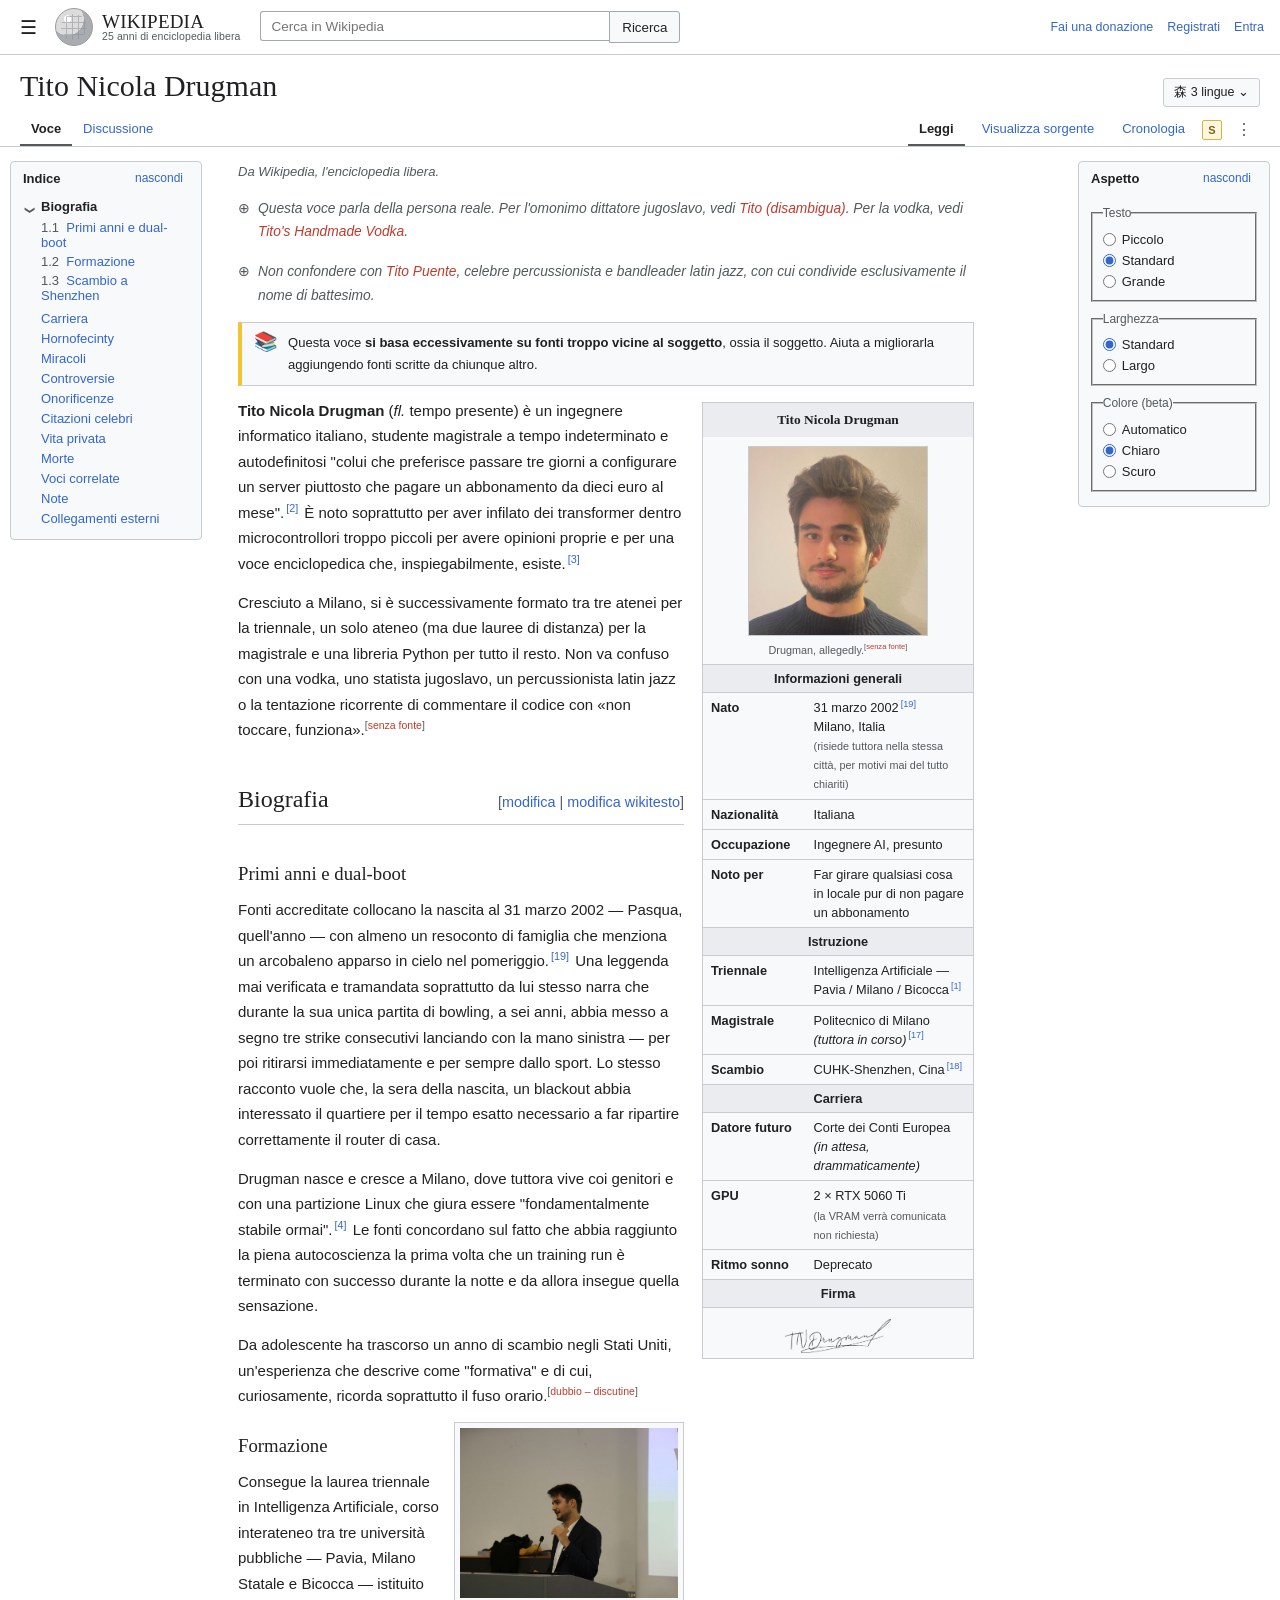
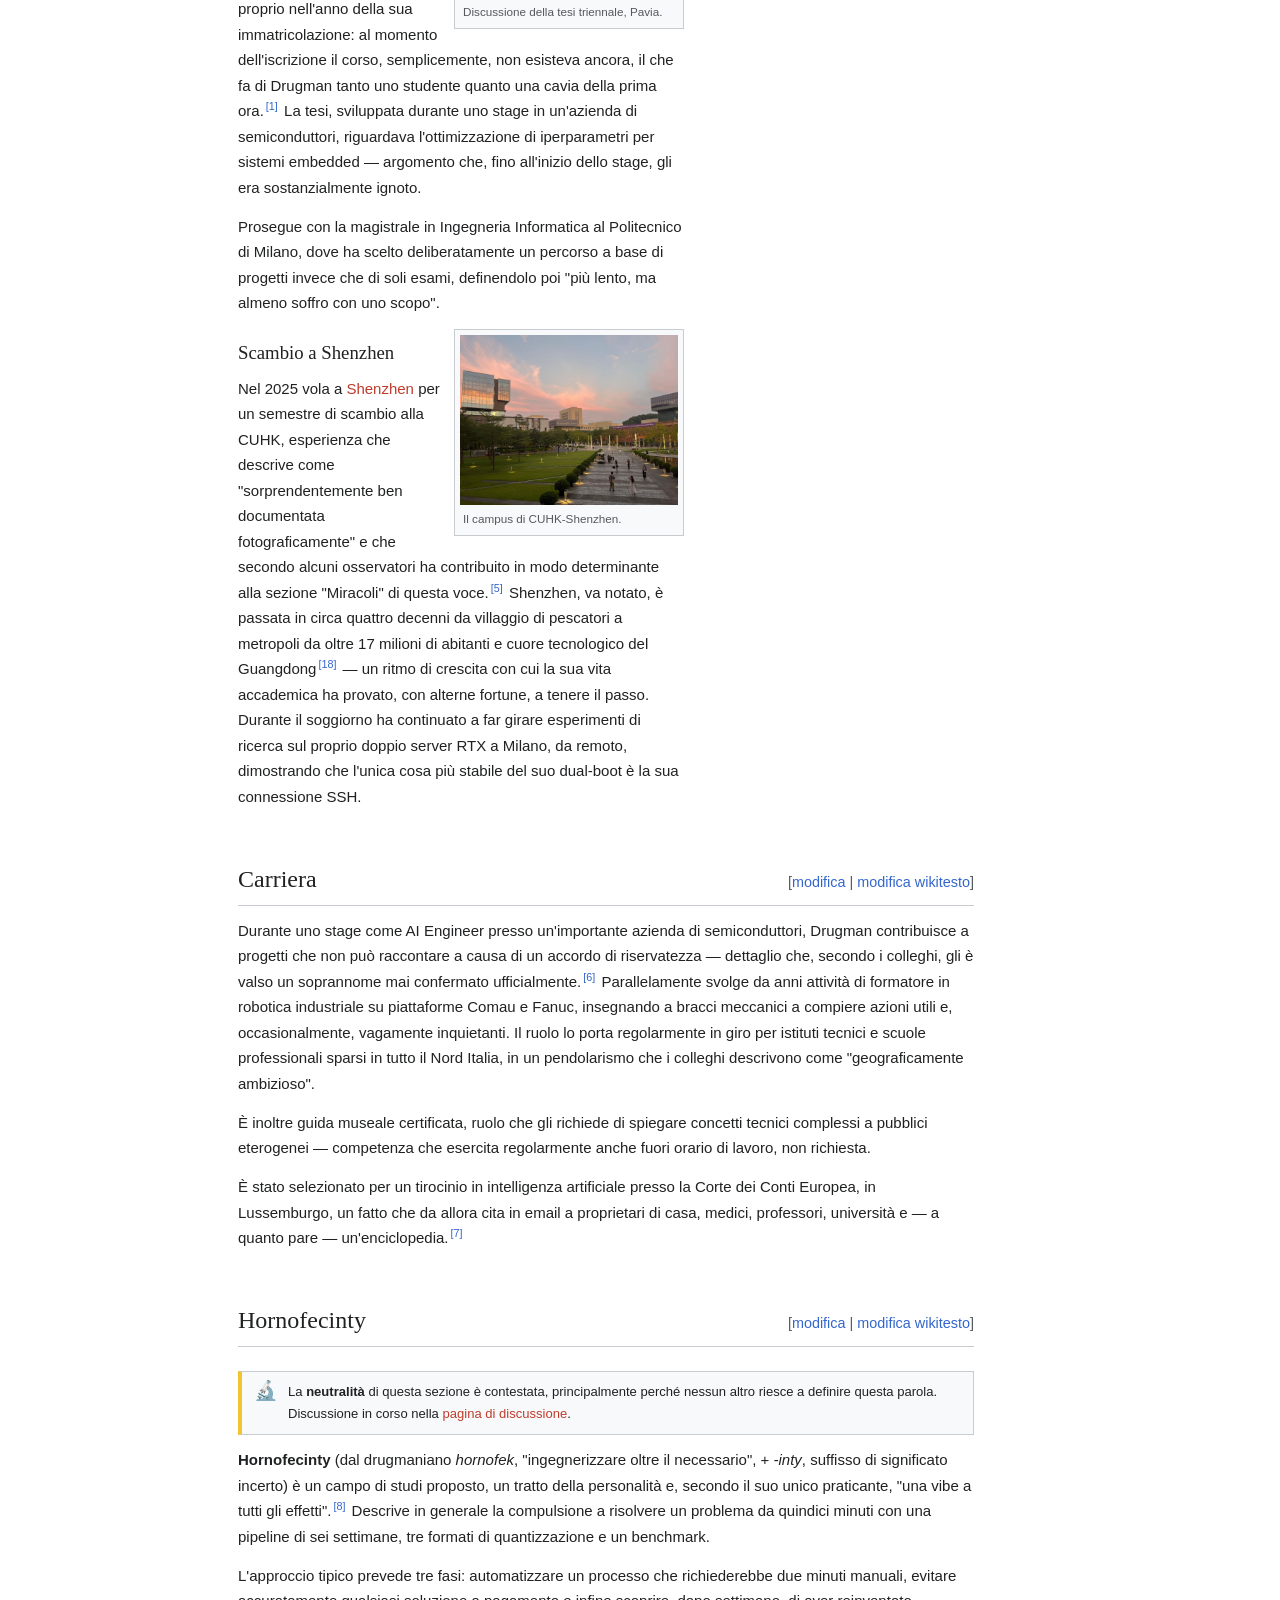
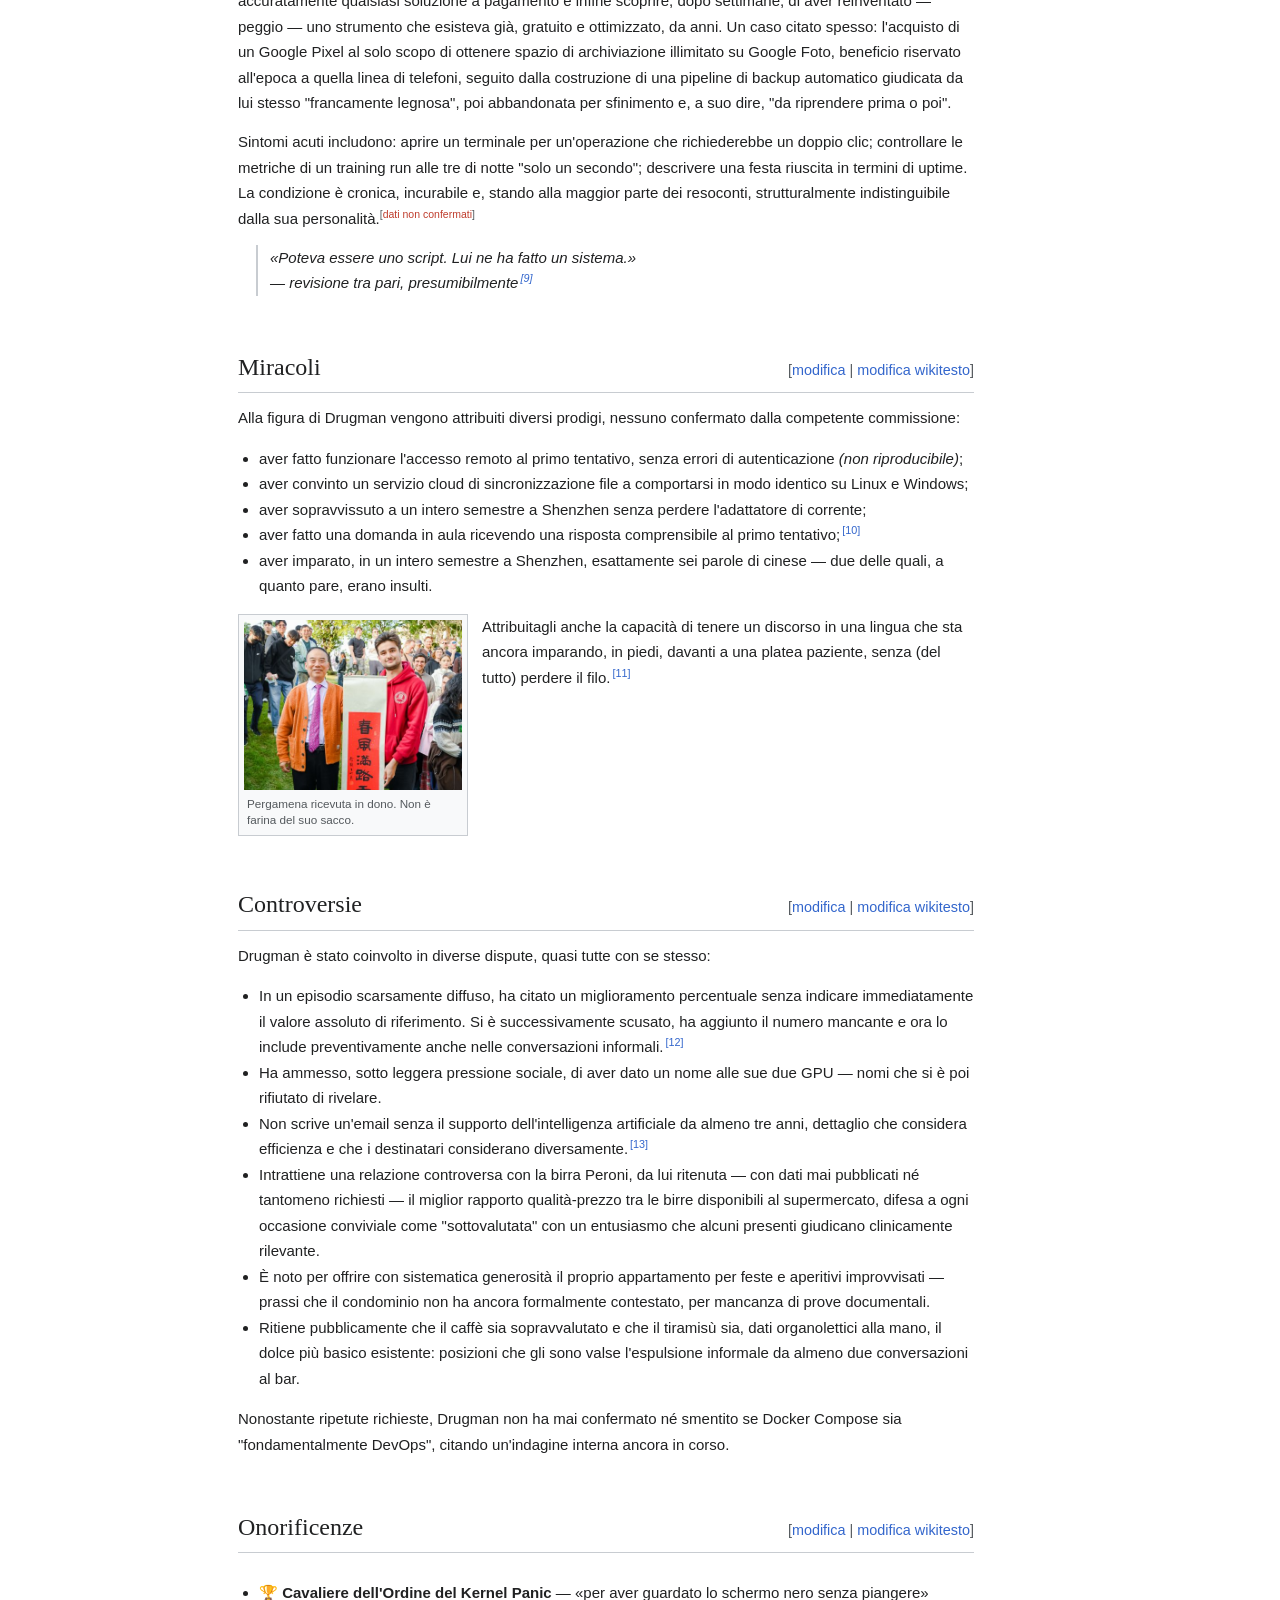
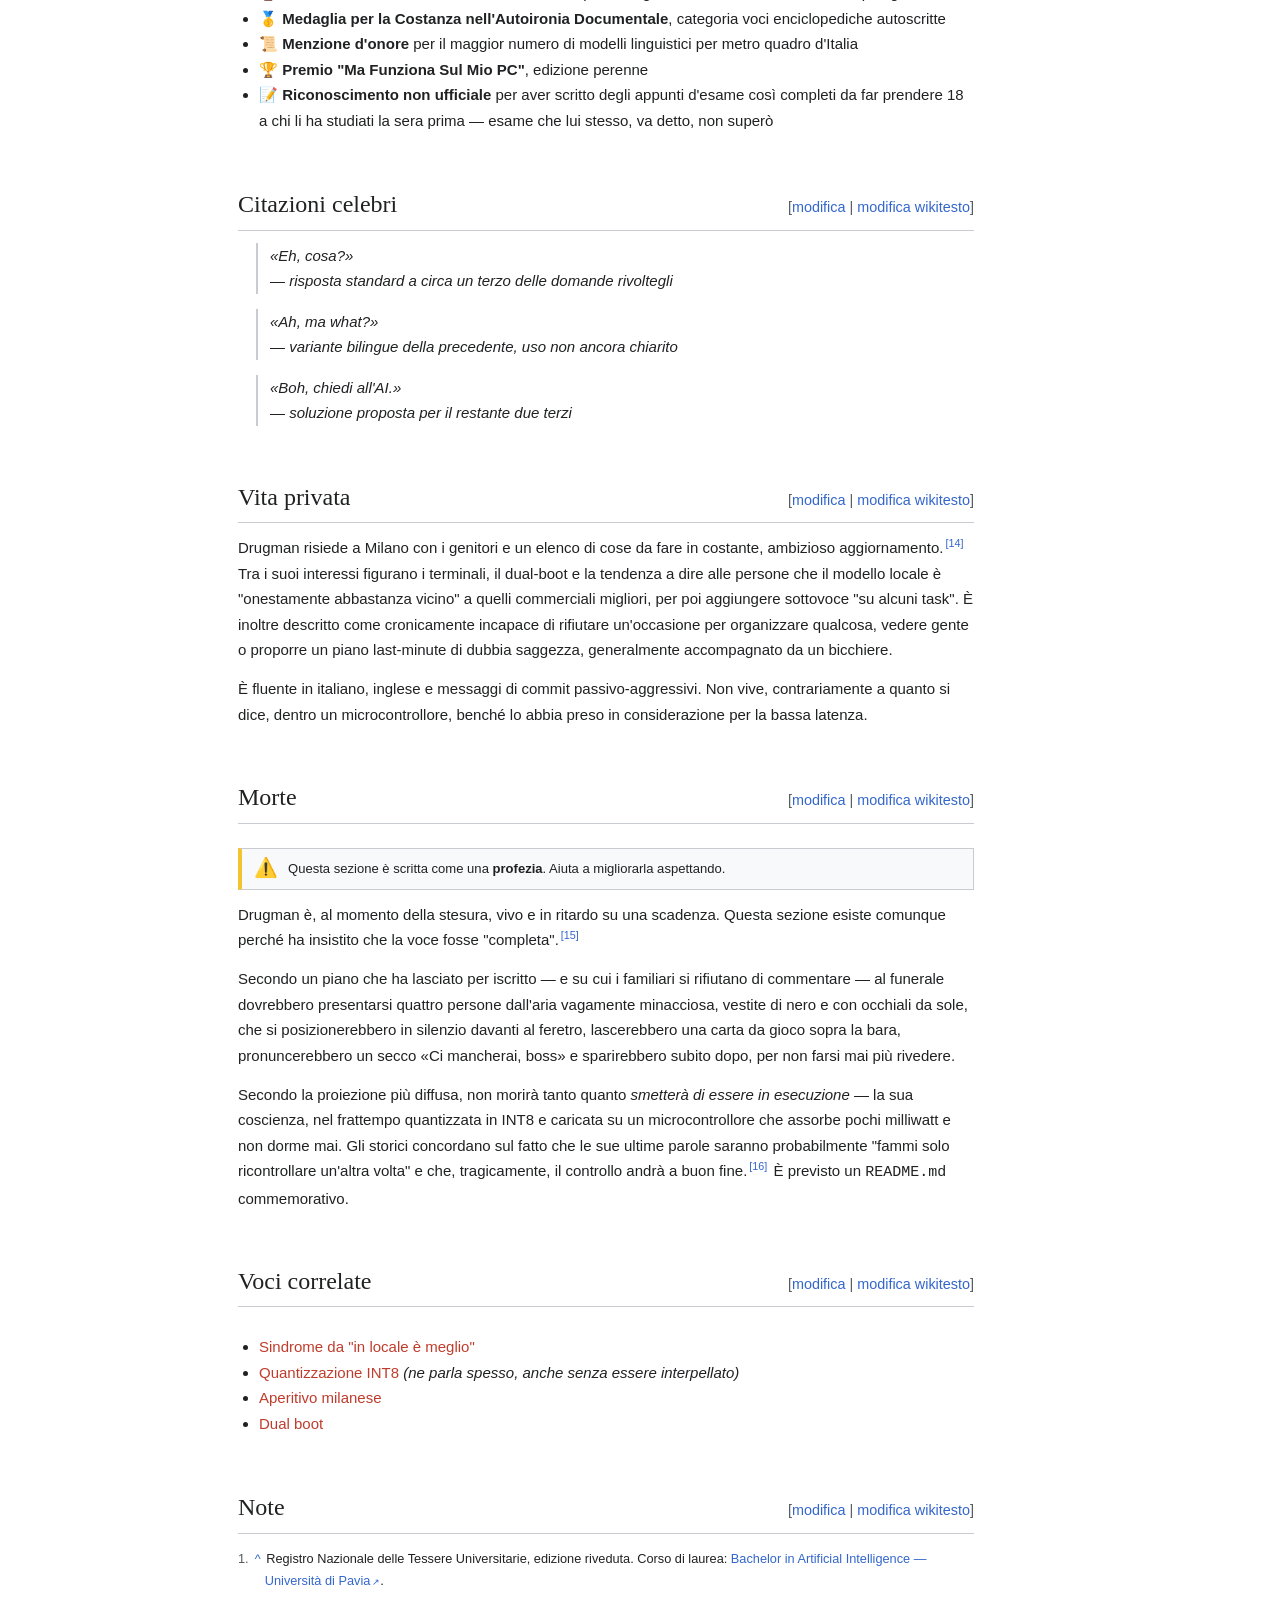
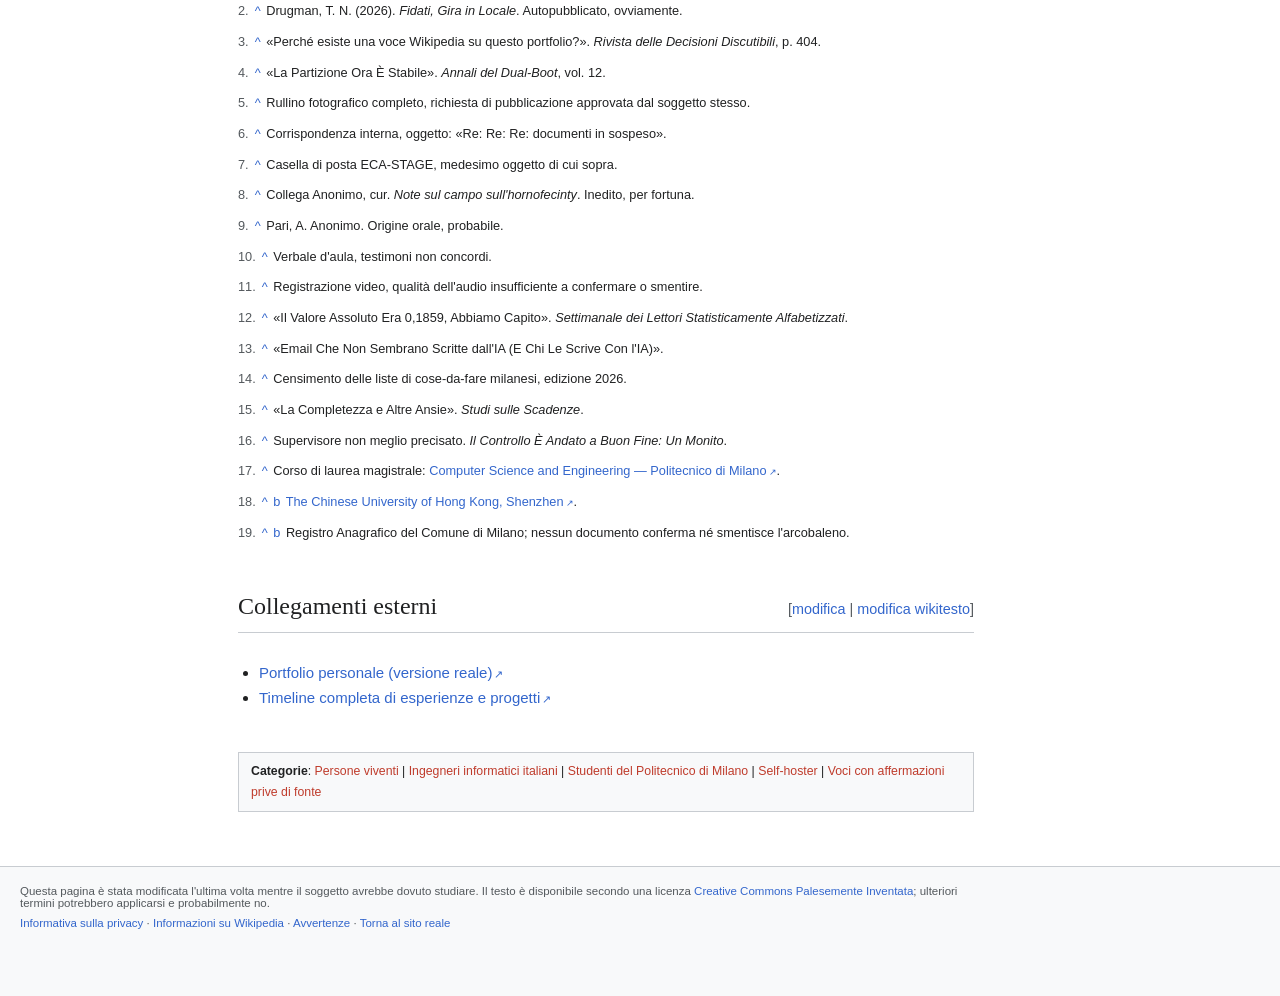
==== commit 7dccca1f: "improve mobile version" ====
--- a/wikipedia/index.html
+++ b/wikipedia/index.html
@@ -205,8 +205,8 @@
 .toc-inline{display:none;}
 
 .refs-list{font-size:.85em;list-style:none;margin:0;padding:0;counter-reset:refN;}
-.refs-list li{display:flex;gap:6px;margin:0 0 5px;padding:2px 4px;border-radius:3px;}
-.refs-list li::before{counter-increment:refN;content:counter(refN) ".";color:var(--muted);flex:none;}
+.refs-list li{margin:0 0 5px;padding:2px 4px 2px 2.1em;border-radius:3px;text-indent:-2.1em;}
+.refs-list li::before{counter-increment:refN;content:counter(refN) ".";color:var(--muted);margin-right:6px;}
 .refs-list a.back{margin-right:2px;}
 
 .catlinks{border:1px solid var(--border-light);background:var(--box-bg);padding:8px 12px;margin-top:26px;font-size:.82em;}
